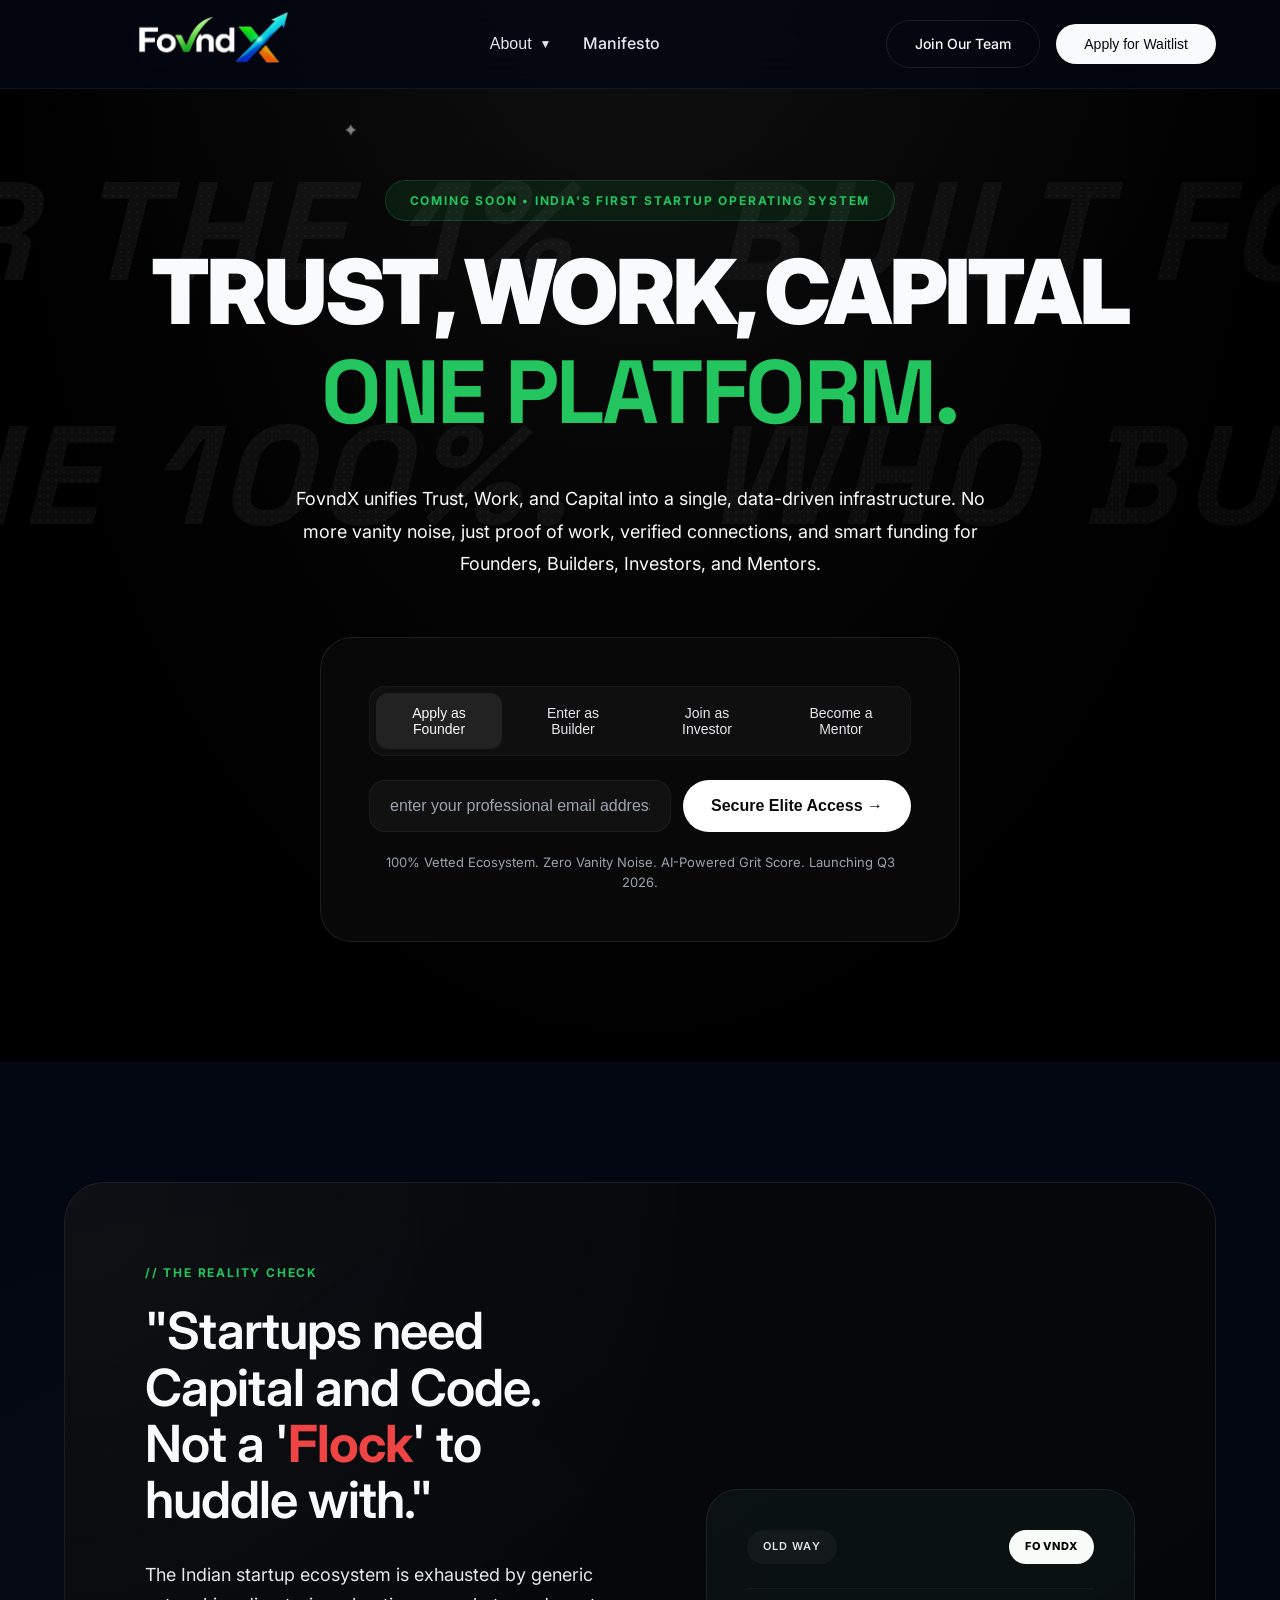
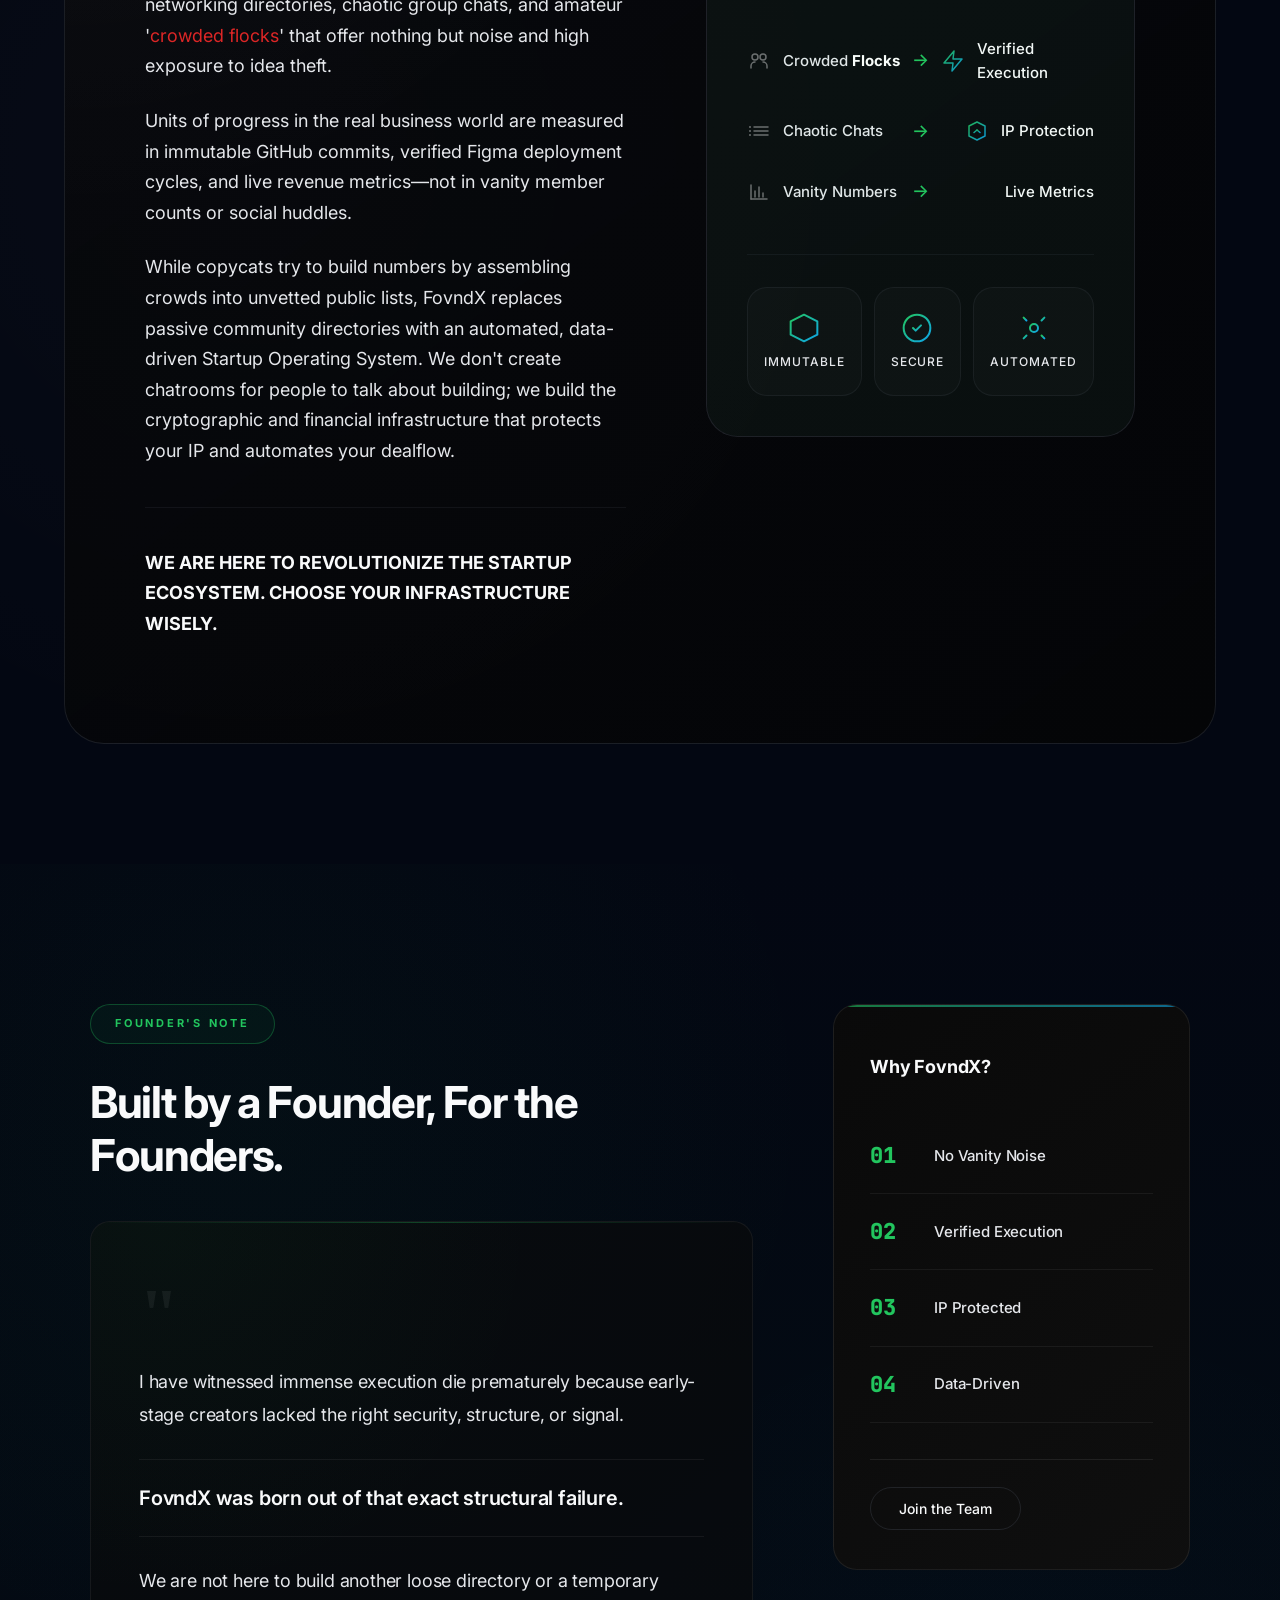
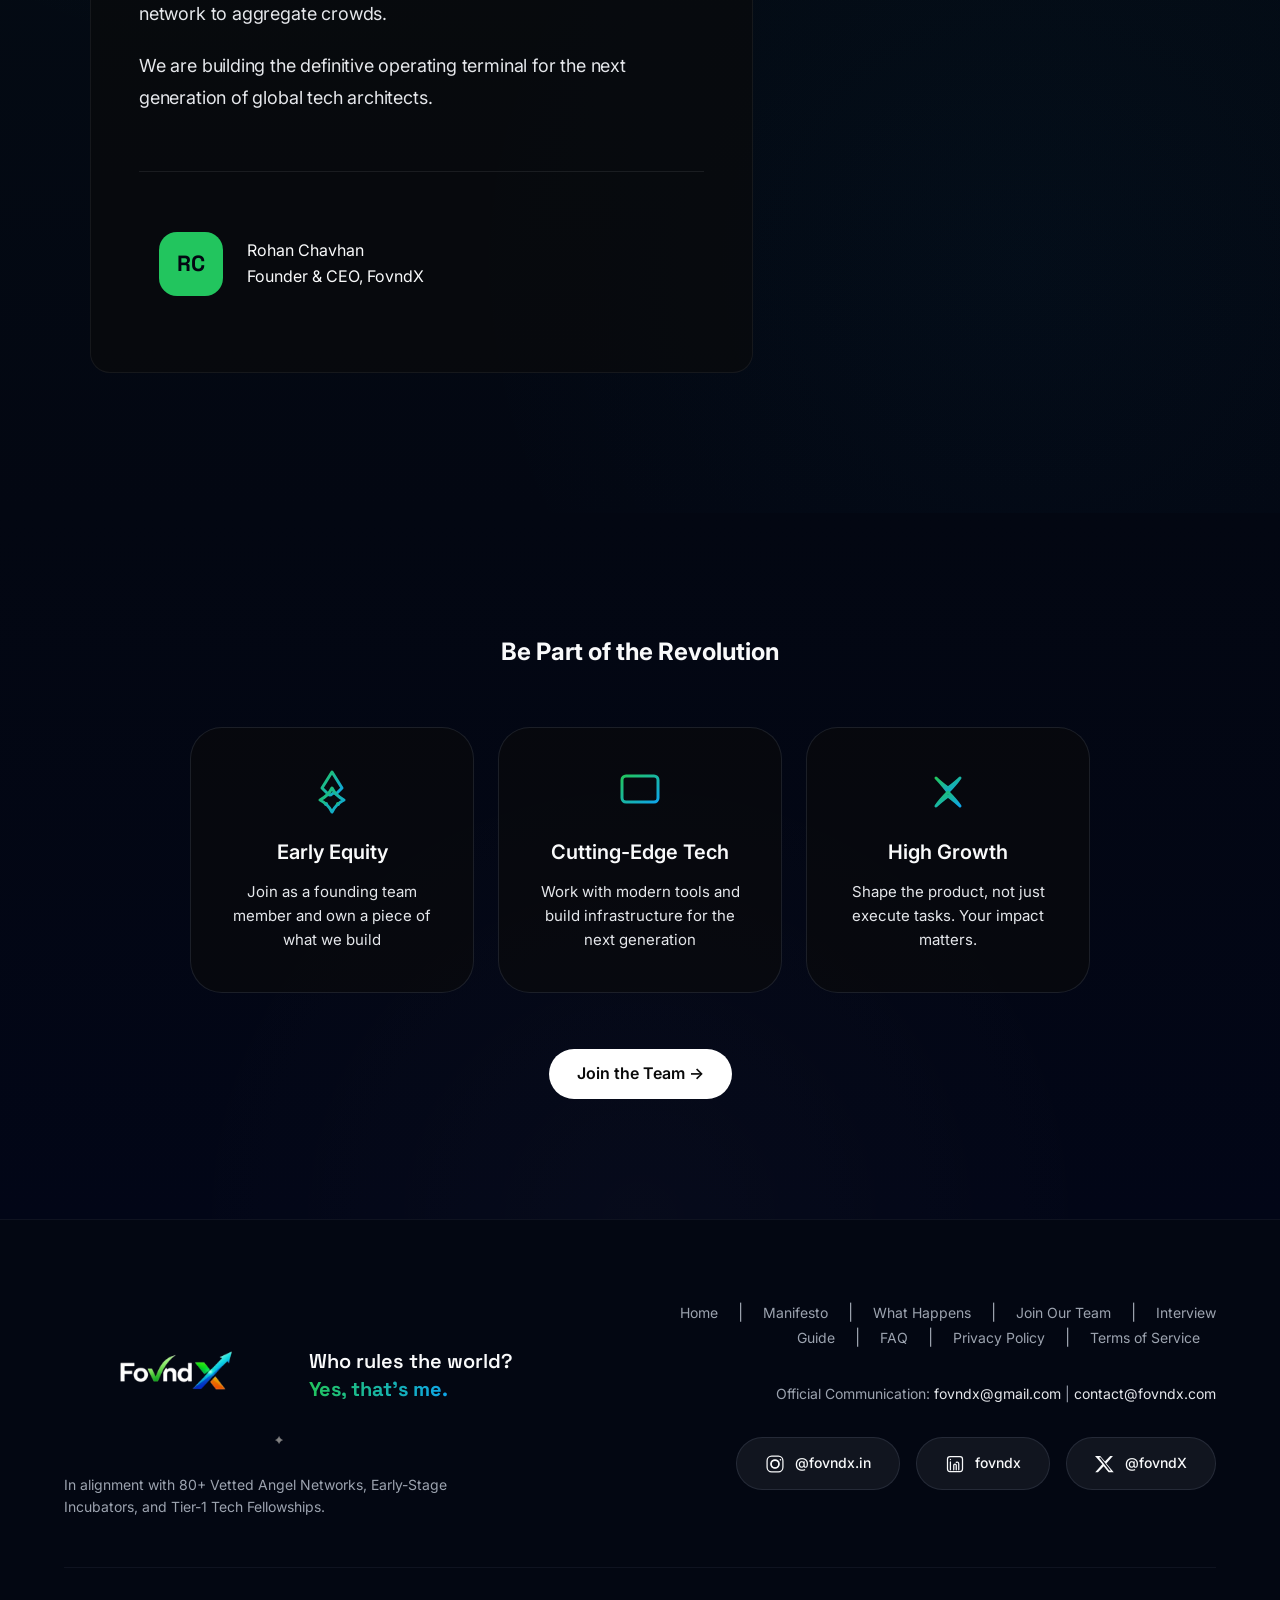
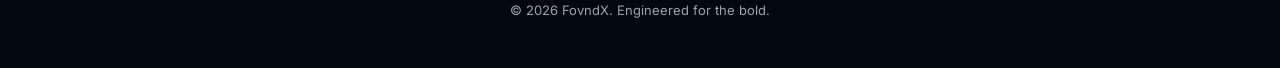
==== index.html @ 7c2ba5f3 "Update index.html" ====
<!DOCTYPE html>
<html lang="en">
<head>
    <meta charset="UTF-8">
    <meta name="viewport" content="width=device-width, initial-scale=1.0">
    <title>FovndX | India's First Automated Startup Operating System</title>
    <link rel="icon" type="image/x-icon" href="/favicon.ico">
    <link rel="shortcut icon" href="/favicon.ico" type="image/x-icon">
    <link rel="icon" type="image/png" sizes="16x16" href="/favicon-16x16.png">
    <link rel="icon" type="image/png" sizes="32x32" href="/favicon-32x32.png">
    <link rel="icon" type="image/png" sizes="96x96" href="/favicon-96x96.png">
    <link rel="apple-touch-icon" sizes="57x57" href="/apple-icon-57x57.png">
    <link rel="apple-touch-icon" sizes="60x60" href="/apple-icon-60x60.png">
    <link rel="apple-touch-icon" sizes="72x72" href="/apple-icon-72x72.png">
    <link rel="apple-touch-icon" sizes="76x76" href="/apple-icon-76x76.png">
    <link rel="apple-touch-icon" sizes="114x114" href="/apple-icon-114x114.png">
    <link rel="apple-touch-icon" sizes="120x120" href="/apple-icon-120x120.png">
    <link rel="apple-touch-icon" sizes="144x144" href="/apple-icon-144x144.png">
    <link rel="apple-touch-icon" sizes="152x152" href="/apple-icon-152x152.png">
    <link rel="apple-touch-icon" sizes="180x180" href="/apple-icon-180x180.png">
    <link rel="manifest" href="/manifest.json">
    <meta name="msapplication-TileColor" content="#000000">
    <meta name="msapplication-TileImage" content="/ms-icon-144x144.png">
    <meta name="theme-color" content="#000000">
    <link rel="stylesheet" href="/styles.css">
    <link rel="preconnect" href="https://fonts.googleapis.com">
    <link rel="preconnect" href="https://fonts.gstatic.com" crossorigin>
    <link href="https://fonts.googleapis.com/css2?family=Inter:wght@300;400;500;600;700;800;900&family=Space+Grotesk:wght@400;500;600;700&family=JetBrains+Mono:wght@400;500;600;700;800&display=swap" rel="stylesheet">
</head>
<body>
    <svg style="position: absolute; width: 0; height: 0;">
        <defs>
            <linearGradient id="logoGradient" x1="0%" y1="0%" x2="100%" y2="100%">
                <stop offset="0%" stop-color="#22c55e"/>
                <stop offset="100%" stop-color="#0ea5e9"/>
            </linearGradient>
        </defs>
    </svg>
    <!-- Navbar -->
    <nav class="navbar">
        <div class="container">
            <div class="navbar-content">
                <div class="logo">
                    <img src="fovndx-logo.png" alt="FovndX Logo" class="logo-img">
                </div>
                <div class="nav-links">
                    <div class="nav-dropdown">
                        <button class="nav-dropdown-btn">About <span class="dropdown-arrow">▼</span></button>
                        <div class="nav-dropdown-menu">
                            <a href="what-happens.html" class="nav-dropdown-item">What Happens at fovndX?</a>
                            <a href="apply.html" class="nav-dropdown-item">Join Our Team</a>
                            <a href="interview-guide.html" class="nav-dropdown-item">Interview Guide</a>
                            <a href="faq.html" class="nav-dropdown-item">FAQ</a>
                        </div>
                    </div>
                    <a href="#manifesto" class="nav-link">Manifesto</a>
                </div>
                <div class="nav-buttons">
                    <a href="https://docs.google.com/forms/d/e/1FAIpQLSdrwDmT7ADW0hNwKk0fHFYaaN4RCf4Vatu7eyeGnV5HH7CukA/viewform?usp=publish-editor" target="_blank" rel="noopener noreferrer" class="btn-secondary">Join Our Team</a>
                    <button class="btn-waitlist">Apply for Waitlist</button>
                </div>
            </div>
        </div>
    </nav>

    <!-- Hero Section -->
    <section id="hero" class="hero">
        <div class="hero-glow"></div>
        <div class="hero-blobs">
            <div class="blob blob-1"></div>
            <div class="blob blob-2"></div>
            <div class="blob blob-3"></div>
            <div class="blob blob-4"></div>
        </div>
        <div class="particles">
            <div class="particle"></div>
            <div class="particle"></div>
            <div class="particle"></div>
            <div class="particle"></div>
            <div class="particle"></div>
            <div class="particle"></div>
            <div class="particle"></div>
            <div class="particle"></div>
            <div class="particle"></div>
            <div class="particle"></div>
        </div>

        <div class="tech-grid">
            <div class="grid-container"></div>
        </div>
        <div class="faded-bg-text">
            <div class="bg-line line-1">Built for the 1%&nbsp;&nbsp;&nbsp;Built for the 1%</div>
            <div class="bg-line line-2">Who Build the 100%.&nbsp;&nbsp;&nbsp;Who Build the 100%.</div>
        </div>
        <div class="container">
            <div class="hero-content">
                <div class="hero-tagline">
                    <span class="hero-pill">COMING SOON • INDIA'S FIRST STARTUP OPERATING SYSTEM</span>
                </div>
                <div class="hero-headline">
                    <h1>TRUST, WORK, CAPITAL</h1>
                    <h1><span class="gradient-text" data-text="ONE PLATFORM."></span></h1>
                </div>
                <p class="hero-subheadline">
                    FovndX unifies Trust, Work, and Capital into a single, data-driven infrastructure. No more vanity noise, just proof of work, verified connections, and smart funding for Founders, Builders, Investors, and Mentors.
                </p>
                
                <!-- Interaction Matrix -->
                <div class="interaction-matrix">
                    <div class="role-tabs">
                        <button class="role-tab active" data-role="founder">Apply as Founder</button>
                        <button class="role-tab" data-role="builder">Enter as Builder</button>
                        <button class="role-tab" data-role="investor">Join as Investor</button>
                        <button class="role-tab" data-role="mentor">Become a Mentor</button>
                    </div>
                    <div class="email-input-container">
                        <input type="email" class="email-input" placeholder="enter your professional email address...">
                        <button class="btn-primary">Secure Elite Access →</button>
                    </div>
                    <p class="micro-consent">100% Vetted Ecosystem. Zero Vanity Noise. AI-Powered Grit Score. Launching Q3 2026.</p>
                </div>
            </div>
        </div>
    </section>

    <!-- Infrastructure Shift - The Brutal Roast -->
    <section id="manifesto" class="infrastructure-shift scroll-animate">
        <div class="container">
            <div class="shift-content">
                <div class="shift-left scroll-animate scroll-animate-left">
                    <p class="eyebrow">// THE REALITY CHECK</p>
                    <h2 class="shift-heading">"Startups need Capital and Code. Not a '<span class="flock-red">Flock</span>' to huddle with."</h2>
                    <div class="roast-body">
                        <p>
                            The Indian startup ecosystem is exhausted by generic networking directories, chaotic group chats, and amateur '<span style="color: #dc2626;">crowded flocks</span>' that offer nothing but noise and high exposure to idea theft.
                        </p>
                        <p>
                            Units of progress in the real business world are measured in immutable GitHub commits, verified Figma deployment cycles, and live revenue metrics—not in vanity member counts or social huddles.
                        </p>
                        <p>
                            While copycats try to build numbers by assembling crowds into unvetted public lists, FovndX replaces passive community directories with an automated, data-driven Startup Operating System. We don't create chatrooms for people to talk about building; we build the cryptographic and financial infrastructure that protects your IP and automates your dealflow.
                        </p>
                        <p class="roast-closing">
                            <strong>WE ARE HERE TO REVOLUTIONIZE THE STARTUP ECOSYSTEM. CHOOSE YOUR INFRASTRUCTURE WISELY.</strong>
                        </p>
                    </div>
                </div>
                <div class="shift-right scroll-animate scroll-animate-right">
                    <div class="comparison-card">
                        <div class="comparison-header">
                            <span class="comparison-badge">OLD WAY</span>
                            <span class="comparison-badge badge-fovndx">FOVNDX</span>
                        </div>
                        <div class="comparison-item">
                            <div class="comparison-left-item">
                                <span class="comparison-icon icon-bad">
                                    <svg width="24" height="24" viewBox="0 0 24 24" fill="none" xmlns="http://www.w3.org/2000/svg">
                                        <path d="M16 11C17.6569 11 19 9.65685 19 8C19 6.34315 17.6569 5 16 5C14.3431 5 13 6.34315 13 8C13 9.65685 14.3431 11 16 11Z" stroke="currentColor" stroke-width="1.5" stroke-linecap="round" stroke-linejoin="round"/>
                                        <path d="M8 11C9.65685 11 11 9.65685 11 8C11 6.34315 9.65685 5 8 5C6.34315 5 5 6.34315 5 8C5 9.65685 6.34315 11 8 11Z" stroke="currentColor" stroke-width="1.5" stroke-linecap="round" stroke-linejoin="round"/>
                                        <path d="M8 13C5.79086 13 4 14.7909 4 17V19" stroke="currentColor" stroke-width="1.5" stroke-linecap="round" stroke-linejoin="round"/>
                                        <path d="M16 13C18.2091 13 20 14.7909 20 17V19" stroke="currentColor" stroke-width="1.5" stroke-linecap="round" stroke-linejoin="round"/>
                                    </svg>
                                </span>
                                <span class="comparison-text">Crowded <span style="color: #ffffff; font-weight: 700;">Flocks</span></span>
                            </div>
                            <div class="comparison-arrow">→</div>
                            <div class="comparison-right-item">
                                <span class="comparison-icon icon-good">
                                    <svg width="24" height="24" viewBox="0 0 24 24" fill="none" xmlns="http://www.w3.org/2000/svg">
                                        <path d="M13 2L3 14H12L11 22L21 10H12L13 2Z" stroke="url(#logoGradient)" stroke-width="1.5" stroke-linecap="round" stroke-linejoin="round"/>
                                    </svg>
                                </span>
                                <span class="comparison-text">Verified Execution</span>
                            </div>
                        </div>
                        <div class="comparison-item">
                            <div class="comparison-left-item">
                                <span class="comparison-icon icon-bad">
                                    <svg width="24" height="24" viewBox="0 0 24 24" fill="none" xmlns="http://www.w3.org/2000/svg">
                                        <path d="M7 8H21" stroke="currentColor" stroke-width="1.5" stroke-linecap="round" stroke-linejoin="round"/>
                                        <path d="M7 12H21" stroke="currentColor" stroke-width="1.5" stroke-linecap="round" stroke-linejoin="round"/>
                                        <path d="M7 16H21" stroke="currentColor" stroke-width="1.5" stroke-linecap="round" stroke-linejoin="round"/>
                                        <path d="M3 8H3.01" stroke="currentColor" stroke-width="2" stroke-linecap="round" stroke-linejoin="round"/>
                                        <path d="M3 12H3.01" stroke="currentColor" stroke-width="2" stroke-linecap="round" stroke-linejoin="round"/>
                                        <path d="M3 16H3.01" stroke="currentColor" stroke-width="2" stroke-linecap="round" stroke-linejoin="round"/>
                                    </svg>
                                </span>
                                <span class="comparison-text">Chaotic Chats</span>
                            </div>
                            <div class="comparison-arrow">→</div>
                            <div class="comparison-right-item">
                                <span class="comparison-icon icon-good">
                                    <svg width="24" height="24" viewBox="0 0 24 24" fill="none" xmlns="http://www.w3.org/2000/svg">
                                        <path d="M12 3L20 7V17L12 21L4 17V7L12 3Z" stroke="url(#logoGradient)" stroke-width="1.5" stroke-linecap="round" stroke-linejoin="round"/>
                                        <path d="M12 15V11" stroke="url(#logoGradient)" stroke-width="1.5" stroke-linecap="round" stroke-linejoin="round"/>
                                        <path d="M12 11L9 13.5" stroke="url(#logoGradient)" stroke-width="1.5" stroke-linecap="round" stroke-linejoin="round"/>
                                        <path d="M12 11L15 13.5" stroke="url(#logoGradient)" stroke-width="1.5" stroke-linecap="round" stroke-linejoin="round"/>
                                    </svg>
                                </span>
                                <span class="comparison-text">IP Protection</span>
                            </div>
                        </div>
                        <div class="comparison-item">
                            <div class="comparison-left-item">
                                <span class="comparison-icon icon-bad">
                                    <svg width="24" height="24" viewBox="0 0 24 24" fill="none" xmlns="http://www.w3.org/2000/svg">
                                        <path d="M4 19V5" stroke="currentColor" stroke-width="1.5" stroke-linecap="round" stroke-linejoin="round"/>
                                        <path d="M4 19H20" stroke="currentColor" stroke-width="1.5" stroke-linecap="round" stroke-linejoin="round"/>
                                        <path d="M8 17V11" stroke="currentColor" stroke-width="1.5" stroke-linecap="round" stroke-linejoin="round"/>
                                        <path d="M12 17V7" stroke="currentColor" stroke-width="1.5" stroke-linecap="round" stroke-linejoin="round"/>
                                        <path d="M16 17V13" stroke="currentColor" stroke-width="1.5" stroke-linecap="round" stroke-linejoin="round"/>
                                    </svg>
                                </span>
                                <span class="comparison-text">Vanity Numbers</span>
                            </div>
                            <div class="comparison-arrow">→</div>
                            <div class="comparison-right-item">
                                <span class="comparison-icon icon-good">
                                    <svg width="24" height="24" viewBox="0 0 24 24" fill="none" xmlns="http://www.w3.org/2000/svg">
                                        <path d="M4 19V5" stroke="url(#logoGradient)" stroke-width="1.5" stroke-linecap="round" stroke-linejoin="round"/>
                                        <path d="M4 19H20" stroke="url(#logoGradient)" stroke-width="1.5" stroke-linecap="round" stroke-linejoin="round"/>
                                        <path d="M8 17V9" stroke="url(#logoGradient)" stroke-width="1.5" stroke-linecap="round" stroke-linejoin="round"/>
                                        <path d="M12 17V5" stroke="url(#logoGradient)" stroke-width="1.5" stroke-linecap="round" stroke-linejoin="round"/>
                                        <path d="M16 17V11" stroke="url(#logoGradient)" stroke-width="1.5" stroke-linecap="round" stroke-linejoin="round"/>
                                    </svg>
                                </span>
                                <span class="comparison-text">Live Metrics</span>
                            </div>
                        </div>
                        <div class="comparison-stats">
                            <div class="stat-card scroll-animate scroll-animate-scale">
                                <div class="stat-icon">
                                    <svg width="32" height="32" viewBox="0 0 24 24" fill="none" xmlns="http://www.w3.org/2000/svg">
                                        <path d="M12 2L22 7V17L12 22L2 17V7L12 2Z" stroke="url(#logoGradient)" stroke-width="1.5" stroke-linecap="round" stroke-linejoin="round"/>
                                    </svg>
                                </div>
                                <div class="stat-label">Immutable</div>
                            </div>
                            <div class="stat-card scroll-animate scroll-animate-scale">
                                <div class="stat-icon">
                                    <svg width="32" height="32" viewBox="0 0 24 24" fill="none" xmlns="http://www.w3.org/2000/svg">
                                        <path d="M12 22C17.5228 22 22 17.5228 22 12C22 6.47715 17.5228 2 12 2C6.47715 2 2 6.47715 2 12C2 17.5228 6.47715 22 12 22Z" stroke="url(#logoGradient)" stroke-width="1.5" stroke-linecap="round" stroke-linejoin="round"/>
                                        <path d="M9 12L11 14L15 10" stroke="url(#logoGradient)" stroke-width="1.5" stroke-linecap="round" stroke-linejoin="round"/>
                                    </svg>
                                </div>
                                <div class="stat-label">Secure</div>
                            </div>
                            <div class="stat-card scroll-animate scroll-animate-scale">
                                <div class="stat-icon">
                                    <svg width="32" height="32" viewBox="0 0 24 24" fill="none" xmlns="http://www.w3.org/2000/svg">
                                        <path d="M12 15C13.6569 15 15 13.6569 15 12C15 10.3431 13.6569 9 12 9C10.3431 9 9 10.3431 9 12C9 13.6569 10.3431 15 12 15Z" stroke="url(#logoGradient)" stroke-width="1.5" stroke-linecap="round" stroke-linejoin="round"/>
                                        <path d="M12 1V4" stroke="url(#logoGradient)" stroke-width="1.5" stroke-linecap="round" stroke-linejoin="round"/>
                                        <path d="M12 20V23" stroke="url(#logoGradient)" stroke-width="1.5" stroke-linecap="round" stroke-linejoin="round"/>
                                        <path d="M4.22 4.22L6.34 6.34" stroke="url(#logoGradient)" stroke-width="1.5" stroke-linecap="round" stroke-linejoin="round"/>
                                        <path d="M17.66 17.66L19.78 19.78" stroke="url(#logoGradient)" stroke-width="1.5" stroke-linecap="round" stroke-linejoin="round"/>
                                        <path d="M1 12H4" stroke="url(#logoGradient)" stroke-width="1.5" stroke-linecap="round" stroke-linejoin="round"/>
                                        <path d="M20 12H23" stroke="url(#logoGradient)" stroke-width="1.5" stroke-linecap="round" stroke-linejoin="round"/>
                                        <path d="M4.22 19.78L6.34 17.66" stroke="url(#logoGradient)" stroke-width="1.5" stroke-linecap="round" stroke-linejoin="round"/>
                                        <path d="M17.66 6.34L19.78 4.22" stroke="url(#logoGradient)" stroke-width="1.5" stroke-linecap="round" stroke-linejoin="round"/>
                                    </svg>
                                </div>
                                <div class="stat-label">Automated</div>
                            </div>
                        </div>
                    </div>
                </div>
            </div>
        </div>
    </section>

    <!-- Founder's Note -->
    <section class="founders-note scroll-animate">
        <div class="container">
            <div class="note-content">
                <div class="founders-grid">
                    <div class="founder-left scroll-animate scroll-animate-left">
                        <div class="founder-badge">Founder's Note</div>
                        <h2 class="section-title">Built by a Founder, For the Founders.</h2>
                        
                        <div class="quote-container">
                            <div class="quote-marks">"</div>
                            
                            <div class="quote-content">
                                <p class="quote-line">I have witnessed immense execution die prematurely because early-stage creators lacked the right security, structure, or signal.</p>
                                <p class="quote-line highlight">FovndX was born out of that exact structural failure.</p>
                                <p class="quote-line">We are not here to build another loose directory or a temporary network to aggregate crowds.</p>
                                <p class="quote-line">We are building the definitive operating terminal for the next generation of global tech architects.</p>
                            </div>
                            
                            <div class="quote-footer">
                                <div class="founder-info">
                                    <div class="founder-avatar">RC</div>
                                    <div class="founder-details">
                                        <div class="founder-name">Rohan Chavhan</div>
                                        <div class="founder-title">Founder & CEO, FovndX</div>
                                    </div>
                                </div>
                            </div>
                        </div>
                    </div>
                    
                    <div class="founder-right scroll-animate scroll-animate-right">
                        <div class="founder-stats-card">
                            <h3 class="stats-title">Why FovndX?</h3>
                            
                            <div class="stat-item">
                                <div class="stat-number">01</div>
                                <div class="stat-text">No Vanity Noise</div>
                            </div>
                            
                            <div class="stat-item">
                                <div class="stat-number">02</div>
                                <div class="stat-text">Verified Execution</div>
                            </div>
                            
                            <div class="stat-item">
                                <div class="stat-number">03</div>
                                <div class="stat-text">IP Protected</div>
                            </div>
                            
                            <div class="stat-item">
                                <div class="stat-number">04</div>
                                <div class="stat-text">Data-Driven</div>
                            </div>
                            
                            <div class="founder-cta">
                                <a href="https://docs.google.com/forms/d/e/1FAIpQLSdrwDmT7ADW0hNwKk0fHFYaaN4RCf4Vatu7eyeGnV5HH7CukA/viewform?usp=publish-editor" target="_blank" rel="noopener noreferrer" class="btn-secondary">Join the Team</a>
                            </div>
                        </div>
                    </div>
                </div>
            </div>
        </div>
    </section>

    <!-- Join Our Team -->
    <section id="careers" class="careers scroll-animate">
        <div class="container">
            <div class="careers-content">
                <h2 class="section-title scroll-animate">Be Part of the Revolution</h2>
                <div class="careers-benefits">
                    <div class="benefit-card scroll-animate scroll-animate-up">
                        <div class="benefit-icon">
                            <svg width="48" height="48" viewBox="0 0 24 24" fill="none" xmlns="http://www.w3.org/2000/svg">
                                <path d="M12 2C13.6667 4.66667 15.3333 7.33333 17 10L14 13C13.4 12.4 12.6 12.4 12 13C11.4 13.6 10.6 13.6 10 13L7 10C8.66667 7.33333 10.3333 4.66667 12 2Z" stroke="url(#logoGradient)" stroke-width="1.5" stroke-linecap="round" stroke-linejoin="round"/>
                                <path d="M12 22C10 18 6 16 6 16C6 16 10 14 12 10C14 14 18 16 18 16C18 16 14 18 12 22Z" stroke="url(#logoGradient)" stroke-width="1.5" stroke-linecap="round" stroke-linejoin="round"/>
                                <circle cx="9" cy="18" r="1" fill="url(#logoGradient)"/>
                                <circle cx="15" cy="18" r="1" fill="url(#logoGradient)"/>
                            </svg>
                        </div>
                        <h3>Early Equity</h3>
                        <p>Join as a founding team member and own a piece of what we build</p>
                    </div>
                    <div class="benefit-card scroll-animate scroll-animate-up">
                        <div class="benefit-icon">
                            <svg width="48" height="48" viewBox="0 0 24 24" fill="none" xmlns="http://www.w3.org/2000/svg">
                                <rect x="3" y="4" width="18" height="13" rx="2" stroke="url(#logoGradient)" stroke-width="1.5" stroke-linecap="round" stroke-linejoin="round"/>
                                <path d="M3 19H21" stroke="url(#logoGradient)" stroke-width="1.5" stroke-linecap="round" stroke-linejoin="round"/>
                                <path d="M9 23H15" stroke="url(#logoGradient)" stroke-width="1.5" stroke-linecap="round" stroke-linejoin="round"/>
                            </svg>
                        </div>
                        <h3>Cutting-Edge Tech</h3>
                        <p>Work with modern tools and build infrastructure for the next generation</p>
                    </div>
                    <div class="benefit-card scroll-animate scroll-animate-up">
                        <div class="benefit-icon">
                            <svg width="48" height="48" viewBox="0 0 24 24" fill="none" xmlns="http://www.w3.org/2000/svg">
                                <path d="M12 22V12" stroke="url(#logoGradient)" stroke-width="1.5" stroke-linecap="round" stroke-linejoin="round"/>
                                <path d="M12 12C12 12 16 8 18 5C16 7 12 10 12 10C12 10 8 7 6 5C8 7 12 12 12 12Z" stroke="url(#logoGradient)" stroke-width="1.5" stroke-linecap="round" stroke-linejoin="round"/>
                                <path d="M12 12C12 12 8 16 6 19C8 17 12 14 12 14C12 14 16 17 18 19C16 16 12 12 12 12Z" stroke="url(#logoGradient)" stroke-width="1.5" stroke-linecap="round" stroke-linejoin="round"/>
                            </svg>
                        </div>
                        <h3>High Growth</h3>
                        <p>Shape the product, not just execute tasks. Your impact matters.</p>
                    </div>
                </div>
                <div class="careers-cta scroll-animate scroll-animate-scale">
                    <a href="https://docs.google.com/forms/d/e/1FAIpQLSdrwDmT7ADW0hNwKk0fHFYaaN4RCf4Vatu7eyeGnV5HH7CukA/viewform?usp=publish-editor" target="_blank" rel="noopener noreferrer" class="btn-primary">
                        Join the Team →
                    </a>
                </div>
            </div>
        </div>
    </section>

    <!-- Footer -->
    <footer class="footer">
        <div class="container">
            <div class="footer-content">
                <div class="footer-top">
                    <div class="footer-left">
                        <div class="footer-logo-section">
                            <img src="fovndx-logo.png" alt="FovndX Logo" class="footer-logo-img">
                            <div class="footer-tagline">
                                Who rules the world?
                                <br>
                                <span class="tagline-highlight">Yes, that's me.</span>
                            </div>
                        </div>
                        <div class="footer-metrics">
                            <p>In alignment with 80+ Vetted Angel Networks, Early-Stage Incubators, and Tier-1 Tech Fellowships.</p>
                        </div>
                    </div>
                    <div class="footer-right">
                        <div class="footer-links">
                            <a href="index.html">Home</a>
                            <span>|</span>
                            <a href="index.html#manifesto">Manifesto</a>
                            <span>|</span>
                            <a href="what-happens.html">What Happens</a>
                            <span>|</span>
                            <a href="apply.html">Join Our Team</a>
                            <span>|</span>
                            <a href="interview-guide.html">Interview Guide</a>
                            <span>|</span>
                            <a href="faq.html">FAQ</a>
                            <span>|</span>
                            <a href="privacy.html">Privacy Policy</a>
                            <span>|</span>
                            <a href="terms.html">Terms of Service</a>
                        </div>
                        <div class="footer-contact">
                            <p>Official Communication: <a href="mailto:fovndx@gmail.com">fovndx@gmail.com</a> | <a href="mailto:contact@fovndx.com">contact@fovndx.com</a></p>
                        </div>
                        <div class="footer-social">
                    <a href="https://www.instagram.com/fovndx.in?igsh=MXc3Mmk2a292dWlkcA==" target="_blank" rel="noopener noreferrer" class="social-link">
                        <svg class="social-icon" width="20" height="20" viewBox="0 0 24 24" fill="none" xmlns="http://www.w3.org/2000/svg">
                            <path d="M12 7C9.23858 7 7 9.23858 7 12C7 14.7614 9.23858 17 12 17C14.7614 17 17 14.7614 17 12C17 9.23858 14.7614 7 12 7Z" stroke="currentColor" stroke-width="1.5"/>
                            <path d="M18.5 8C18.8978 8 19.5 7.39782 19.5 7C19.5 6.60218 18.8978 6 18.5 6C18.1022 6 17.5 6.60218 17.5 7C17.5 7.39782 18.1022 8 18.5 8Z" fill="currentColor"/>
                            <path d="M7.5 12C7.5 9.51472 9.51472 7.5 12 7.5C14.4853 7.5 16.5 9.51472 16.5 12C16.5 14.4853 14.4853 16.5 12 16.5C9.51472 16.5 7.5 14.4853 7.5 12Z" stroke="currentColor" stroke-width="1.5"/>
                            <path d="M16 2.5H8C4.96243 2.5 2.5 4.96243 2.5 8V16C2.5 19.0376 4.96243 21.5 8 21.5H16C19.0376 21.5 21.5 19.0376 21.5 16V8C21.5 4.96243 19.0376 2.5 16 2.5Z" stroke="currentColor" stroke-width="1.5"/>
                        </svg>
                        <span class="social-text">@fovndx.in</span>
                    </a>
                    <a href="https://www.linkedin.com/company/fovndx/" target="_blank" rel="noopener noreferrer" class="social-link">
                        <svg class="social-icon" width="20" height="20" viewBox="0 0 24 24" fill="none" xmlns="http://www.w3.org/2000/svg">
                            <path d="M6.5 9.5V19" stroke="currentColor" stroke-width="1.5" stroke-linecap="round"/>
                            <path d="M6.5 6.5V6.6" stroke="currentColor" stroke-width="1.5" stroke-linecap="round"/>
                            <path d="M10.5 19V13.5C10.5 11.5 13.5 11.5 13.5 13.5V19" stroke="currentColor" stroke-width="1.5" stroke-linecap="round"/>
                            <path d="M13.5 10C14.5 9.5 16.5 9.5 16.5 12V19" stroke="currentColor" stroke-width="1.5" stroke-linecap="round"/>
                            <path d="M6 3H18C19.6569 3 21 4.34315 21 6V18C21 19.6569 19.6569 21 18 21H6C4.34315 21 3 19.6569 3 18V6C3 4.34315 4.34315 3 6 3Z" stroke="currentColor" stroke-width="1.5"/>
                        </svg>
                        <span class="social-text">fovndx</span>
                    </a>
                    <a href="https://x.com/fovndX" target="_blank" rel="noopener noreferrer" class="social-link">
                        <svg class="social-icon" width="20" height="20" viewBox="0 0 24 24" fill="none" xmlns="http://www.w3.org/2000/svg">
                            <path d="M18.244 2.25H21.512L13.603 11.25L22.5 21.75H16.308L10.415 14.569L3.561 21.75H0.293L8.776 12.284L0 2.25H6.288L11.967 8.963L18.244 2.25ZM17.101 19.65H19.043L6.861 4.2H4.816L17.101 19.65Z" fill="currentColor"/>
                        </svg>
                        <span class="social-text">@fovndX</span>
                    </a>
                </div>
                    </div>
                </div>
                <div class="footer-copyright">
                    <p>© 2026 FovndX. Engineered for the bold.</p>
                </div>
            </div>
        </div>
    </footer>

    <script src="script.js"></script>
</body>
</html>
---- styles.css ----
* {
    margin: 0;
    padding: 0;
    box-sizing: border-box;
}

:root {
    --bg-primary: #030712;
    --bg-secondary: #020617;
    --bg-tertiary: #0f172a;
    --text-primary: #f9fafb;
    --text-secondary: #e5e7eb;
    --text-muted: #9ca3af;
    --border-color: rgba(148, 163, 184, 0.15);
    --border-subtle: rgba(148, 163, 184, 0.08);
    --glass-bg: rgba(15, 23, 42, 0.85);
    --glass-border: rgba(148, 163, 184, 0.1);
    --accent-primary: #22c55e;
    --accent-secondary: #4ade80;
    --accent-gradient: #22c55e;
    --shadow-soft: 0 10px 40px rgba(0, 0, 0, 0.4);
    --shadow-medium: 0 20px 60px rgba(0, 0, 0, 0.5);
}

html {
    scroll-behavior: smooth;
    -webkit-overflow-scrolling: touch;
    scroll-padding-top: 100px;
}

body {
    font-family: -apple-system, BlinkMacSystemFont, 'SF Pro Display', 'Inter', 'Helvetica Neue', sans-serif;
    background-color: var(--bg-primary);
    color: var(--text-primary);
    line-height: 1.6;
    overflow-x: hidden;
    margin: 0;
    padding: 0;
    -webkit-font-smoothing: antialiased;
    -moz-osx-font-smoothing: grayscale;
}

.container {
    max-width: 1200px;
    margin: 0 auto;
    padding: 0 24px;
}

/* Navbar */
.navbar {
    position: fixed;
    top: 0;
    left: 0;
    right: 0;
    z-index: 1000;
    background: rgba(3, 7, 18, 0.75);
    backdrop-filter: blur(20px);
    -webkit-backdrop-filter: blur(20px);
    border-bottom: 1px solid rgba(148, 163, 184, 0.1);
    margin: 0;
    padding: 0;
    transform: translateY(0);
    transition: all 0.5s cubic-bezier(0.25, 0.46, 0.45, 0.94);
}

.navbar.hidden {
    transform: translateY(-100%);
}

.navbar.scrolled {
    background: rgba(3, 7, 18, 0.92);
    border-bottom: 1px solid rgba(148, 163, 184, 0.15);
}

.navbar-content {
    display: flex;
    justify-content: space-between;
    align-items: center;
    padding: 0;
    height: 88px;
    transition: height 0.5s cubic-bezier(0.25, 0.46, 0.45, 0.94);
}

.navbar.scrolled .navbar-content {
    height: 72px;
}

.logo {
    display: flex;
    align-items: center;
}

.logo-img {
    width: 200px;
    height: auto;
    transform-origin: left;
    transform: scale(1.5);
    object-fit: contain;
    transition: transform 0.5s cubic-bezier(0.25, 0.46, 0.45, 0.94);
}

.navbar.scrolled .logo-img {
    transform: scale(1.3);
}

.nav-links {
    display: flex;
    gap: 8px;
}

.nav-dropdown {
    position: relative;
}

.nav-dropdown-btn {
    background: transparent;
    border: none;
    color: var(--text-secondary);
    font-size: 16px;
    font-weight: 500;
    cursor: pointer;
    display: flex;
    align-items: center;
    gap: 8px;
    padding: 8px 0;
    transition: color 0.3s ease;
}

.nav-dropdown-btn:hover {
    color: var(--text-primary);
}

.dropdown-arrow {
    font-size: 12px;
    transition: transform 0.3s ease;
}

.nav-dropdown:hover .dropdown-arrow {
    transform: rotate(180deg);
}

.nav-dropdown-menu {
    position: absolute;
    top: 100%;
    left: 0;
    margin-top: 8px;
    background: rgba(15, 23, 42, 0.6);
    backdrop-filter: blur(20px);
    -webkit-backdrop-filter: blur(20px);
    border: 1px solid var(--border-color);
    border-radius: 12px;
    min-width: 240px;
    padding: 8px 0;
    opacity: 0;
    visibility: hidden;
    transform: translateY(-10px);
    transition: all 0.3s ease;
    box-shadow: 0 10px 40px rgba(0,0,0,0.4);
    z-index: 1000;
}

.nav-dropdown:hover .nav-dropdown-menu {
    opacity: 1;
    visibility: visible;
    transform: translateY(0);
}

.nav-dropdown-item {
    display: block;
    padding: 12px 20px;
    color: var(--text-secondary);
    text-decoration: none;
    font-size: 15px;
    transition: all 0.2s ease;
}

.nav-dropdown-item:hover {
    color: var(--text-primary);
    background: rgba(34, 197, 94, 0.08);
}

.nav-link {
    color: var(--text-secondary);
    font-size: 16px;
    font-weight: 500;
    text-decoration: none;
    padding: 8px 0;
    transition: color 0.3s ease;
}

.nav-link:hover {
    color: var(--text-primary);
}

.nav-links {
    display: flex;
    gap: 32px;
    align-items: center;
}

.nav-role-btn {
    background: transparent;
    border: 1px solid transparent;
    color: var(--text-secondary);
    padding: 10px 20px;
    border-radius: 100px;
    font-size: 14px;
    font-weight: 500;
    cursor: pointer;
    transition: all 0.3s ease;
}

.nav-role-btn:hover {
    color: var(--text-primary);
    background: rgba(255, 255, 255, 0.05);
    border-color: rgba(255, 255, 255, 0.1);
}

.nav-role-btn.active {
    color: #22c55e;
    background: rgba(34, 197, 94, 0.1);
    border-color: rgba(34, 197, 94, 0.2);
}

.nav-buttons {
    display: flex;
    gap: 16px;
    align-items: center;
}

.btn-secondary {
    background: transparent;
    border: 1px solid var(--border-color);
    color: var(--text-primary);
    padding: 12px 28px;
    border-radius: 100px;
    font-size: 14px;
    font-weight: 500;
    cursor: pointer;
    transition: all 0.3s ease;
    text-decoration: none;
}

.btn-secondary:hover {
    background: var(--bg-tertiary);
    border-color: rgba(255, 255, 255, 0.15);
    transform: translateY(-1px);
}

.btn-waitlist {
    background: var(--text-primary);
    border: none;
    color: var(--bg-primary);
    padding: 12px 28px;
    border-radius: 100px;
    font-size: 14px;
    font-weight: 500;
    cursor: pointer;
    transition: all 0.3s ease;
}

.btn-waitlist:hover {
    transform: translateY(-1px);
    background: #e4e4e7;
}

.btn-primary {
    background: #ffffff;
    border: none;
    color: #000000;
    padding: 16px 40px;
    border-radius: 100px;
    font-size: 16px;
    font-weight: 700;
    cursor: pointer;
    transition: all 0.3s ease;
    text-decoration: none;
}

.btn-primary:hover {
    transform: translateY(-2px);
    box-shadow: 0 10px 40px rgba(255, 255, 255, 0.15);
    background: #f0f0f0;
}

/* Hero Section */
.hero {
    padding: 180px 0 120px;
    min-height: 100vh;
    display: flex;
    align-items: center;
    position: relative;
    overflow: hidden;
    background: radial-gradient(ellipse at top, #0a0a0a 0%, #000000 70%);
}

.hero::before {
    content: '';
    position: absolute;
    top: 0;
    left: 0;
    right: 0;
    bottom: 0;
    background: radial-gradient(circle at 50% -20%, rgba(255,255,255,0.03) 0%, transparent 50%);
    pointer-events: none;
}

/* Faded Background Text */
.faded-bg-text {
    position: absolute;
    inset: 0;
    pointer-events: none;
    z-index: 0;
    overflow: hidden;
    display: flex;
    flex-direction: column;
    justify-content: flex-start;
    align-items: center;
    padding-top: 120px;
    gap: 20px;
}

.bg-line {
    font-family: 'Space Grotesk', sans-serif;
    font-weight: 700;
    font-style: italic;
    font-size: clamp(60px, 12vw, 140px);
    color: transparent;
    white-space: nowrap;
    user-select: none;
    text-transform: uppercase;
    letter-spacing: 0.05em;
    background-image: 
        radial-gradient(circle, rgba(255,255,255,0.15) 1px, transparent 1px),
        linear-gradient(135deg, rgba(255,255,255,0.2), rgba(200,200,200,0.12), rgba(255,255,255,0.2));
    background-size: 8px 8px, 200% 200%;
    -webkit-background-clip: text;
    background-clip: text;
    width: max-content;
    animation: 
        gradientPulse 8s ease-in-out infinite,
        scrollLeft 35s linear infinite;
    opacity: 0.3;
}

.line-2 {
    animation: 
        gradientPulse 8s ease-in-out infinite reverse,
        scrollRight 35s linear infinite;
}

@keyframes scrollLeft {
    0% {
        transform: translateX(0);
    }
    100% {
        transform: translateX(-50%);
    }
}

@keyframes scrollRight {
    0% {
        transform: translateX(-50%);
    }
    100% {
        transform: translateX(0);
    }
}

@keyframes gradientPulse {
    0%, 100% {
        background-position: 0% 0%, 0% 0%;
    }
    50% {
        background-position: 100% 100%, 100% 100%;
    }
}

.hero-content {
    text-align: center;
    max-width: 1100px;
    margin: 0 auto;
    position: relative;
    z-index: 10;
}

.hero-tagline {
    margin-bottom: 28px;
}

.hero-pill {
    display: inline-block;
    background: rgba(34, 197, 94, 0.1);
    border: 1px solid rgba(34, 197, 94, 0.2);
    padding: 10px 24px;
    border-radius: 100px;
    font-size: 12px;
    font-weight: 700;
    text-transform: uppercase;
    letter-spacing: 0.15em;
    color: #22c55e;
}

@keyframes goldShine {
    0%, 100% {
        background-position: 0% 50%;
    }
    50% {
        background-position: 100% 50%;
    }
}

.hero-headline {
    display: flex;
    flex-direction: column;
    align-items: center;
    justify-content: center;
}

.hero-headline h1 {
    font-size: clamp(36px, 7vw, 96px);
    font-weight: 700;
    line-height: 0.95;
    letter-spacing: -0.03em;
    margin-bottom: 16px;
}

.hero-headline h1:first-child {
    font-family: 'Inter', sans-serif;
    font-weight: 900;
    white-space: nowrap;
}

.hero-headline h1:last-child {
    font-family: 'Space Grotesk', sans-serif;
}

.gradient-text {
    background: var(--accent-primary);
    -webkit-background-clip: text;
    -webkit-text-fill-color: transparent;
    background-clip: text;
}

.hero-subheadline {
    font-size: 18px;
    color: var(--text-primary);
    max-width: 720px;
    margin: 32px auto 56px;
    line-height: 1.8;
}

/* Interaction Matrix */
.interaction-matrix {
    background: rgba(10, 10, 10, 0.8);
    backdrop-filter: blur(40px);
    border: 1px solid var(--border-color);
    border-radius: 32px;
    padding: 48px;
    max-width: 640px;
    margin: 0 auto;
    box-shadow: var(--shadow-soft), var(--shadow-glow);
    position: relative;
    overflow: hidden;
}

.interaction-matrix::before {
    content: '';
    position: absolute;
    inset: 0;
    background: radial-gradient(circle at 50% 0%, rgba(255,255,255,0.03) 0%, transparent 50%);
    opacity: 0;
    transition: opacity 0.5s ease;
    pointer-events: none;
}

.interaction-matrix:hover::before {
    opacity: 1;
}

.role-tabs {
    display: flex;
    gap: 8px;
    margin-bottom: 24px;
    background: rgba(255,255,255,0.03);
    padding: 6px;
    border-radius: 16px;
    border: 1px solid var(--border-subtle);
}

.role-tab {
    flex: 1;
    background: transparent;
    border: none;
    color: var(--text-secondary);
    padding: 12px 20px;
    border-radius: 12px;
    font-size: 14px;
    font-weight: 500;
    cursor: pointer;
    transition: all 0.3s ease;
}

.role-tab:hover {
    color: var(--text-primary);
    background: rgba(255,255,255,0.04);
}

.role-tab.active {
    background: rgba(255,255,255,0.08);
    color: var(--text-primary);
}

.email-input-container {
    display: flex;
    gap: 12px;
}

.email-input {
    flex: 1;
    background: rgba(255,255,255,0.04);
    border: 1px solid var(--border-subtle);
    color: var(--text-primary);
    padding: 16px 20px;
    border-radius: 16px;
    font-size: 16px;
    outline: none;
    transition: all 0.3s ease;
}

.email-input::placeholder {
    color: var(--text-muted);
}

.email-input:focus {
    border-color: rgba(255,255,255,0.2);
    background: rgba(255,255,255,0.06);
}

.micro-consent {
    margin-top: 20px;
    font-size: 13px;
    color: var(--text-muted);
}

/* Scroll Animations */
.scroll-animate {
    opacity: 0;
    transform: translateY(30px);
    transition: opacity 0.8s cubic-bezier(0.25, 0.46, 0.45, 0.94),
                transform 0.8s cubic-bezier(0.25, 0.46, 0.45, 0.94);
}

.scroll-animate.visible {
    opacity: 1;
    transform: translateY(0);
}

.scroll-animate-left {
    opacity: 0;
    transform: translateX(-30px);
    transition: opacity 0.8s cubic-bezier(0.25, 0.46, 0.45, 0.94),
                transform 0.8s cubic-bezier(0.25, 0.46, 0.45, 0.94);
}

.scroll-animate-left.visible {
    opacity: 1;
    transform: translateX(0);
}

.scroll-animate-right {
    opacity: 0;
    transform: translateX(30px);
    transition: opacity 0.8s cubic-bezier(0.25, 0.46, 0.45, 0.94),
                transform 0.8s cubic-bezier(0.25, 0.46, 0.45, 0.94);
}

.scroll-animate-right.visible {
    opacity: 1;
    transform: translateX(0);
}

.scroll-animate-up {
    opacity: 0;
    transform: translateY(40px);
    transition: opacity 0.8s cubic-bezier(0.25, 0.46, 0.45, 0.94),
                transform 0.8s cubic-bezier(0.25, 0.46, 0.45, 0.94);
}

.scroll-animate-up.visible {
    opacity: 1;
    transform: translateY(0);
}

.scroll-animate-scale {
    opacity: 0;
    transform: scale(0.95);
    transition: opacity 0.8s cubic-bezier(0.25, 0.46, 0.45, 0.94),
                transform 0.8s cubic-bezier(0.25, 0.46, 0.45, 0.94);
}

.scroll-animate-scale.visible {
    opacity: 1;
    transform: scale(1);
}

/* Infrastructure Shift */
.infrastructure-shift {
    padding: 120px 0;
    background: var(--bg-primary);
    position: relative;
}

.infrastructure-shift::before {
    content: '';
    position: absolute;
    top: 0;
    left: 0;
    right: 0;
    bottom: 0;
    background: radial-gradient(circle at 20% 50%, rgba(255,255,255,0.02) 0%, transparent 50%);
    pointer-events: none;
}

.infrastructure-shift .shift-content {
    background: linear-gradient(145deg, rgba(10, 10, 10, 0.6), rgba(5, 5, 5, 0.8));
    border: 1px solid var(--border-color);
    border-radius: 40px;
    padding: 80px;
    display: grid;
    grid-template-columns: 1.1fr 0.9fr;
    gap: 80px;
    align-items: center;
    position: relative;
    overflow: hidden;
}

.infrastructure-shift .shift-content::before {
    content: '';
    position: absolute;
    inset: 0;
    background: radial-gradient(circle at 0% 0%, rgba(255,255,255,0.03) 0%, transparent 40%);
    pointer-events: none;
}

.shift-left {
    display: flex;
    flex-direction: column;
    position: relative;
    z-index: 1;
}

.eyebrow {
    font-size: 12px;
    color: #22c55e;
    letter-spacing: 0.15em;
    text-transform: uppercase;
    margin-bottom: 20px;
    font-weight: 700;
}

@keyframes eyebrowShine {
    0%, 100% {
        background-position: 0% 50%;
    }
    50% {
        background-position: 100% 50%;
    }
}

.shift-heading {
    font-size: clamp(36px, 4vw, 52px);
    font-weight: 600;
    line-height: 1.1;
    margin-bottom: 32px;
    letter-spacing: -0.02em;
}

.roast-body p {
    font-size: 18px;
    color: var(--text-secondary);
    margin-bottom: 24px;
    line-height: 1.7;
}

.roast-closing {
    font-size: 18px !important;
    color: var(--text-primary) !important;
    margin-top: 40px;
    padding-top: 40px;
    border-top: 1px solid var(--border-subtle);
}

.shift-right {
    display: flex;
    justify-content: center;
    position: relative;
    z-index: 1;
}

.comparison-card {
    background: rgba(255,255,255,0.02);
    border: 1px solid var(--border-color);
    border-radius: 32px;
    padding: 40px;
    width: 100%;
    position: relative;
    overflow: hidden;
}

.comparison-card::before {
    content: '';
    position: absolute;
    top: 0;
    left: 0;
    right: 0;
    bottom: 0;
    background: var(--accent-gradient);
    opacity: 0.03;
    pointer-events: none;
}

.comparison-header {
    display: flex;
    justify-content: space-between;
    margin-bottom: 32px;
    padding-bottom: 24px;
    border-bottom: 1px solid var(--border-subtle);
}

.comparison-badge {
    font-size: 11px;
    font-weight: 600;
    padding: 8px 16px;
    border-radius: 100px;
    background: rgba(255,255,255,0.04);
    color: var(--text-secondary);
    text-transform: uppercase;
    letter-spacing: 0.1em;
}

.comparison-badge.badge-fovndx {
    background: #ffffff;
    color: #000000;
    font-weight: 800;
}

.comparison-item {
    display: flex;
    align-items: center;
    justify-content: space-between;
    padding: 16px 0;
    gap: 12px;
}

.comparison-left-item,
.comparison-right-item {
    display: flex;
    align-items: center;
    gap: 12px;
    flex: 1;
}

.comparison-left-item {
    justify-content: flex-start;
}

.comparison-right-item {
    justify-content: flex-end;
}

.comparison-icon {
    display: flex;
    align-items: center;
    justify-content: center;
}

.comparison-icon svg {
    display: block;
}

.comparison-icon.icon-bad {
    opacity: 0.4;
}

.comparison-icon.icon-bad svg {
    stroke: var(--text-secondary);
}

.comparison-icon.icon-good {
    opacity: 0.9;
}

.comparison-text {
    font-size: 15px;
    font-weight: 500;
}

.comparison-left-item .comparison-text {
    color: var(--text-secondary);
}

.comparison-right-item .comparison-text {
    color: var(--text-primary);
}

.comparison-arrow {
    font-size: 18px;
    background: var(--accent-gradient);
    -webkit-background-clip: text;
    -webkit-text-fill-color: transparent;
    background-clip: text;
    font-weight: 500;
}

.comparison-stats {
    display: grid;
    grid-template-columns: repeat(3, 1fr);
    gap: 12px;
    margin-top: 32px;
    padding-top: 32px;
    border-top: 1px solid var(--border-subtle);
}

.stat-card {
    background: rgba(255,255,255,0.02);
    border: 1px solid var(--border-subtle);
    border-radius: 20px;
    padding: 24px 16px;
    text-align: center;
    transition: all 0.3s ease;
}

.stat-card:hover {
    border-color: var(--accent-green);
    box-shadow: 0 0 30px rgba(34, 197, 94, 0.1);
    transform: translateY(-4px);
    background: rgba(255,255,255,0.04);
}

.stat-icon {
    margin-bottom: 8px;
}

.stat-icon svg {
    display: block;
    margin: 0 auto;
}

.stat-label {
    font-size: 12px;
    font-weight: 500;
    color: var(--text-secondary);
    text-transform: uppercase;
    letter-spacing: 0.08em;
}

/* Founder's Note */
.founders-note {
    padding: 140px 0;
    position: relative;
    background: linear-gradient(180deg, var(--bg-primary) 0%, rgba(34, 197, 94, 0.02) 50%, var(--bg-primary) 100%);
}

.founders-note::before {
    content: '';
    position: absolute;
    top: 0;
    left: 0;
    right: 0;
    bottom: 0;
    background: 
        radial-gradient(circle at 20% 20%, rgba(34, 197, 94, 0.03) 0%, transparent 40%),
        radial-gradient(circle at 80% 80%, rgba(14, 165, 233, 0.03) 0%, transparent 40%);
    pointer-events: none;
}

.note-content {
    max-width: 1100px;
    margin: 0 auto;
    position: relative;
    z-index: 1;
}

.founders-grid {
    display: grid;
    grid-template-columns: 1.3fr 0.7fr;
    gap: 80px;
    align-items: start;
}

.founder-badge {
    display: inline-block;
    color: #22c55e;
    font-size: 11px;
    font-weight: 700;
    text-transform: uppercase;
    letter-spacing: 0.25em;
    padding: 10px 24px;
    border: 1px solid rgba(34, 197, 94, 0.3);
    border-radius: 100px;
    margin-bottom: 32px;
    background: rgba(34, 197, 94, 0.05);
}

.founder-left {
    text-align: left;
}

.founders-note .section-title {
    font-size: clamp(28px, 4vw, 44px);
    font-weight: 700;
    text-align: left;
    margin-bottom: 40px;
    letter-spacing: -0.03em;
    line-height: 1.2;
}

.founder-right {
    position: sticky;
    top: 120px;
}

.founder-stats-card {
    background: linear-gradient(145deg, rgba(10, 10, 10, 0.95), rgba(15, 15, 15, 0.98));
    border: 1px solid rgba(255, 255, 255, 0.08);
    border-radius: 24px;
    padding: 48px 36px;
    position: relative;
    overflow: hidden;
}

.founder-stats-card::before {
    content: '';
    position: absolute;
    top: 0;
    left: 0;
    right: 0;
    height: 2px;
    background: linear-gradient(90deg, #22c55e, #0ea5e9);
    opacity: 0.6;
}

.stats-title {
    font-size: 18px;
    font-weight: 700;
    margin-bottom: 36px;
    color: var(--text-primary);
    letter-spacing: -0.01em;
}

.stat-item {
    display: flex;
    align-items: center;
    gap: 20px;
    padding: 20px 0;
    border-bottom: 1px solid rgba(255, 255, 255, 0.06);
    transition: all 0.3s ease;
}

.stat-item:last-of-type {
    border-bottom: none;
    margin-bottom: 12px;
}

.stat-item:hover {
    transform: translateX(8px);
    padding-left: 8px;
}

.stat-number {
    font-family: 'JetBrains Mono', monospace;
    font-size: 22px;
    font-weight: 800;
    color: #22c55e;
    min-width: 44px;
    letter-spacing: -0.02em;
}

.stat-text {
    font-size: 15px;
    font-weight: 500;
    color: var(--text-secondary);
    letter-spacing: -0.01em;
}

.founder-cta {
    margin-top: 36px;
    padding-top: 36px;
    border-top: 1px solid rgba(255, 255, 255, 0.08);
}

.quote-container {
    background: rgba(10, 10, 10, 0.6);
    border: 1px solid rgba(255, 255, 255, 0.06);
    border-radius: 20px;
    padding: 56px 48px;
    position: relative;
    overflow: hidden;
}

.quote-container::before {
    content: '';
    position: absolute;
    top: 0;
    left: 0;
    right: 0;
    height: 1px;
    background: linear-gradient(90deg, transparent, rgba(34, 197, 94, 0.3), transparent);
}

.quote-container::after {
    content: '';
    position: absolute;
    inset: 0;
    background: radial-gradient(circle at 10% 0%, rgba(34, 197, 94, 0.04) 0%, transparent 40%);
    pointer-events: none;
}

.quote-marks {
    font-size: 72px;
    font-weight: 800;
    color: rgba(255, 255, 255, 0.06);
    line-height: 1;
    margin-bottom: 16px;
    font-family: 'Georgia', serif;
    display: inline-block;
}

.quote-content {
    position: relative;
    z-index: 1;
}

.quote-line {
    font-size: clamp(15px, 1.8vw, 18px);
    line-height: 1.8;
    color: var(--text-secondary);
    margin: 0 0 20px 0;
    padding: 0;
    transition: all 0.3s ease;
    letter-spacing: -0.01em;
}

.quote-line:last-of-type {
    margin-bottom: 0;
}

.quote-line.highlight {
    font-size: clamp(17px, 2.1vw, 20px);
    color: var(--text-primary);
    font-weight: 600;
    margin: 28px 0;
    padding: 20px 0;
    border-top: 1px solid rgba(255, 255, 255, 0.06);
    border-bottom: 1px solid rgba(255, 255, 255, 0.06);
}

.quote-footer {
    margin-top: 56px;
    padding-top: 40px;
    border-top: 1px solid rgba(255, 255, 255, 0.08);
}

.founder-info {
    display: flex;
    align-items: center;
    gap: 24px;
    padding: 20px;
}

.founder-info:hover {
    /* No hover effects */
}

.founder-avatar {
    width: 64px;
    height: 64px;
    border-radius: 18px;
    background: var(--accent-primary);
    display: flex;
    align-items: center;
    justify-content: center;
    font-family: 'Space Grotesk', sans-serif;
    font-weight: 900;
    font-size: 22px;
    color: #030712;
}

/* Founders Note Section - Removed duplicates */

/* Careers Section */
.careers {
    padding: 120px 0;
    background: linear-gradient(180deg, var(--bg-primary) 0%, var(--bg-secondary) 100%);
    position: relative;
}

.careers::before {
    content: '';
    position: absolute;
    top: 0;
    left: 0;
    right: 0;
    bottom: 0;
    background: radial-gradient(circle at 50% 100%, rgba(255,255,255,0.02) 0%, transparent 50%);
    pointer-events: none;
}

.careers-content {
    text-align: center;
    max-width: 900px;
    margin: 0 auto;
    position: relative;
    z-index: 1;
}

.careers-benefits {
    display: grid;
    grid-template-columns: repeat(auto-fit, minmax(280px, 1fr));
    gap: 24px;
    margin: 56px 0;
}

.benefit-card {
    background: rgba(10, 10, 10, 0.6);
    border: 1px solid var(--border-color);
    border-radius: 32px;
    padding: 40px 32px;
    text-align: center;
    transition: all 0.4s cubic-bezier(0.25, 0.46, 0.45, 0.94);
    position: relative;
    overflow: hidden;
}

.benefit-card::before {
    content: '';
    position: absolute;
    top: 0;
    left: 0;
    right: 0;
    bottom: 0;
    background: var(--accent-gradient);
    opacity: 0;
    pointer-events: none;
    transition: opacity 0.4s ease;
}

.benefit-card:hover {
    transform: translateY(-8px);
    border-color: var(--accent-blue);
    background: rgba(255,255,255,0.04);
    box-shadow: 0 0 40px rgba(14, 165, 233, 0.1);
}

.benefit-card:hover::before {
    opacity: 0.03;
}

.benefit-icon {
    margin-bottom: 20px;
}

.benefit-icon svg {
    display: block;
    margin: 0 auto;
}

.benefit-card h3 {
    font-size: 20px;
    font-weight: 600;
    margin-bottom: 12px;
}

.benefit-card p {
    font-size: 15px;
    color: var(--text-secondary);
    line-height: 1.6;
}

.careers-cta {
    display: flex;
    flex-direction: column;
    align-items: center;
    gap: 16px;
}

.careers-cta .btn-primary {
    text-decoration: none;
    display: inline-block;
}

/* ============================================
   YC-INSPIRED PAGE STYLES (DARK THEME)
   ============================================ */

/* Page Hero - Clean & Simple */
.page-hero {
    padding: 120px 0 80px;
    background: #0a0a0a;
}

.page-hero-content {
    text-align: left;
    max-width: 800px;
    margin: 0 auto;
}

.page-title {
    font-size: clamp(2.5rem, 5vw, 3.5rem);
    font-family: 'Space Grotesk', sans-serif;
    font-weight: 700;
    line-height: 1.1;
    margin: 0 0 20px 0;
    color: #ffffff;
}

.page-subtitle {
    font-size: 1.125rem;
    color: #9ca3af;
    line-height: 1.8;
    max-width: 700px;
}

/* Page Content - Clean Readable Layout */
.page-content {
    padding: 60px 0 120px;
    background: #0a0a0a;
}

.content-wrapper {
    max-width: 800px;
    margin: 0 auto;
}

/* Section Heading */
.section-heading {
    font-size: 1.75rem;
    font-weight: 700;
    font-family: 'Space Grotesk', sans-serif;
    color: #ffffff;
    margin: 60px 0 24px 0;
}

.section-heading:first-of-type {
    margin-top: 0;
}

/* Paragraph */
.content-paragraph {
    font-size: 1.125rem;
    color: #d1d5db;
    line-height: 1.8;
    margin: 0 0 28px 0;
}

/* List Style */
.content-list {
    margin: 0 0 28px 0;
    padding-left: 24px;
}

.content-list li {
    font-size: 1.125rem;
    color: #d1d5db;
    line-height: 1.8;
    margin-bottom: 12px;
}

/* Steps - Clean Numbered Items */
.step-item {
    margin: 0 0 48px 0;
}

.step-number {
    font-family: 'JetBrains Mono', monospace;
    font-size: 0.875rem;
    color: #22c55e;
    font-weight: 700;
    margin-bottom: 12px;
    letter-spacing: 0.05em;
}

.step-title {
    font-size: 1.5rem;
    font-weight: 700;
    font-family: 'Space Grotesk', sans-serif;
    color: #ffffff;
    margin-bottom: 12px;
}

.step-desc {
    font-size: 1.125rem;
    color: #d1d5db;
    line-height: 1.8;
}

/* Protection Grid - Simple Boxes */
.protection-grid {
    display: grid;
    grid-template-columns: 1fr;
    gap: 20px;
    margin: 24px 0 0 0;
}

.protection-item {
    padding: 24px;
    border-left: 3px solid #22c55e;
    background: rgba(255,255,255,0.02);
}

.protection-label {
    font-weight: 700;
    font-size: 1.125rem;
    color: #ffffff;
    margin-bottom: 8px;
}

.protection-desc {
    font-size: 1rem;
    color: #9ca3af;
    line-height: 1.7;
}

/* Bottom Line Box - Simple Highlight */
.bottom-line-box {
    margin-top: 48px;
    padding: 28px;
    border-top: 1px solid rgba(255,255,255,0.1);
    border-bottom: 1px solid rgba(255,255,255,0.1);
}

.bottom-line-text {
    color: #ffffff;
    font-size: 1.125rem;
    font-weight: 600;
    line-height: 1.7;
}

.bottom-line-label {
    color: #22c55e;
    font-family: 'JetBrains Mono', monospace;
}

/* Apply Page Options */
.apply-options {
    display: grid;
    grid-template-columns: 1fr;
    gap: 16px;
    margin: 32px 0;
}

.apply-option {
    padding: 28px;
    border: 1px solid rgba(255,255,255,0.1);
    background: rgba(255,255,255,0.02);
    cursor: pointer;
    transition: all 0.2s ease;
}

.apply-option:hover {
    border-color: #22c55e;
    background: rgba(34,197,94,0.05);
}

.apply-option-label {
    font-family: 'JetBrains Mono', monospace;
    font-size: 1rem;
    color: #22c55e;
    font-weight: 700;
    margin-bottom: 12px;
}

.apply-option-title {
    color: #ffffff;
    font-size: 1.25rem;
    font-weight: 700;
    margin-bottom: 6px;
    font-family: 'Space Grotesk', sans-serif;
}

.apply-option-desc {
    color: #9ca3af;
    line-height: 1.6;
    font-size: 1rem;
}

/* Interview Guide Items */
.guide-item {
    margin: 0 0 40px 0;
    padding-left: 28px;
    border-left: 2px solid rgba(255,255,255,0.1);
}

.guide-number {
    display: inline-block;
    font-family: 'JetBrains Mono', monospace;
    font-weight: 700;
    font-size: 0.875rem;
    color: #22c55e;
    margin-bottom: 12px;
}

.guide-content h3 {
    font-size: 1.25rem;
    color: #ffffff;
    font-weight: 700;
    margin-bottom: 8px;
    font-family: 'Space Grotesk', sans-serif;
}

.guide-content p {
    font-size: 1.0625rem;
    color: #d1d5db;
    line-height: 1.7;
}

/* FAQ Page Items */
.faq-item {
    margin: 0 0 36px 0;
}

.faq-question {
    font-size: 1.25rem;
    font-weight: 700;
    color: #ffffff;
    margin-bottom: 12px;
    font-family: 'Space Grotesk', sans-serif;
}

.faq-answer {
    font-size: 1.0625rem;
    color: #9ca3af;
    line-height: 1.8;
    padding-left: 0;
    border-left: none;
}

/* CTA Button */
.btn-primary {
    display: inline-block;
    padding: 12px 28px;
    background: #ffffff;
    color: #0a0a0a;
    font-size: 1rem;
    font-weight: 600;
    text-decoration: none;
    border: none;
    cursor: pointer;
    transition: all 0.2s ease;
}

.btn-primary:hover {
    background: #e5e5e5;
    transform: translateY(-2px);
}

/* Base responsive improvements */
* {
    -webkit-tap-highlight-color: transparent;
}

/* Responsive */
@media (max-width: 1024px) {
    .nav-links {
        display: none;
    }
}

@media (max-width: 768px) {
    .page-hero {
        padding: 120px 0 60px;
    }
    .protection-grid {
        grid-template-columns: 1fr;
    }
    .apply-options {
        grid-template-columns: 1fr;
    }
    .footer-top {
        flex-direction: column;
        gap: 32px;
    }
    .guide-item {
        flex-direction: column;
        align-items: flex-start;
    }
    .nav-buttons .btn-secondary {
        display: none;
    }
    .btn-primary, .btn-secondary, .btn-waitlist {
        min-height: 48px;
        padding: 12px 24px;
        font-size: 16px;
    }
}

@media (max-width: 480px) {
    .container {
        padding: 0 16px;
    }
    .hero {
        padding: 100px 0 50px;
    }
    .hero-headline h1 {
        font-size: clamp(24px, 10vw, 36px);
    }
    .role-tabs {
        flex-direction: column;
        gap: 8px;
    }
    .role-tab {
        min-height: 44px;
        padding: 12px 16px;
        font-size: 14px;
    }
    .email-input {
        min-height: 48px;
        padding: 12px 16px;
        font-size: 16px;
    }
}
.footer {
    padding: 80px 0 48px;
    background: var(--bg-primary);
    border-top: 1px solid var(--border-subtle);
    position: relative;
}

.footer-content {
    display: flex;
    flex-direction: column;
}

.footer-top {
    display: flex;
    justify-content: space-between;
    align-items: flex-start;
    gap: 48px;
    margin-bottom: 48px;
}

.footer-left {
    flex: 1;
    text-align: left;
}

.footer-right {
    flex: 1;
    text-align: right;
}

.footer-logo-section {
    display: flex;
    align-items: center;
    gap: 20px;
    margin-bottom: 24px;
}

.footer-logo {
    margin-bottom: 24px;
}

.footer-logo-img {
    height: 150px;
    width: auto;
}

.footer-tagline {
    font-family: 'Space Grotesk', sans-serif;
    font-size: 20px;
    font-weight: 600;
    color: var(--text-primary);
    line-height: 1.4;
}

.tagline-highlight {
    background: linear-gradient(90deg, #22c55e, #0ea5e9);
    -webkit-background-clip: text;
    -webkit-text-fill-color: transparent;
    background-clip: text;
    font-weight: 800;
}

.footer-metrics {
    margin-bottom: 0;
    color: var(--text-muted);
    font-size: 14px;
    max-width: 400px;
}

.footer-links {
    margin-bottom: 32px;
}

.footer-links a {
    color: var(--text-muted);
    text-decoration: none;
    margin: 0 16px;
    font-size: 14px;
    transition: color 0.3s ease;
}

.footer-links a:hover {
    background: var(--accent-gradient);
    -webkit-background-clip: text;
    -webkit-text-fill-color: transparent;
    background-clip: text;
}

.footer-links span {
    color: var(--text-muted);
}

.footer-contact {
    margin-bottom: 32px;
    color: var(--text-muted);
    font-size: 14px;
}

.footer-contact a {
    color: var(--text-secondary);
    text-decoration: none;
    transition: color 0.3s ease;
}

.footer-contact a:hover {
    color: var(--text-primary);
}

.footer-social {
    margin-bottom: 0;
    display: flex;
    gap: 16px;
    justify-content: flex-end;
}

.social-link {
    display: inline-flex;
    align-items: center;
    gap: 10px;
    padding: 14px 28px;
    background: rgba(255,255,255,0.06);
    color: var(--text-primary);
    text-decoration: none;
    border-radius: 100px;
    font-weight: 500;
    transition: all 0.3s ease;
    border: 1px solid var(--border-color);
}

.social-link:hover {
    transform: translateY(-2px);
    background: rgba(255,255,255,0.1);
    border-color: rgba(34, 197, 94, 0.3);
}

.social-icon {
    width: 20px;
    height: 20px;
    flex-shrink: 0;
}

.social-text {
    font-size: 14px;
}

.footer-copyright {
    color: var(--text-muted);
    font-size: 13px;
    text-align: center;
    padding-top: 32px;
    border-top: 1px solid var(--border-subtle);
}

/* Responsive Design */
@media (max-width: 1024px) {
    .nav-links {
        display: none;
    }

    .nav-buttons {
        gap: 12px;
    }

    .btn-secondary, .btn-waitlist {
        padding: 10px 20px;
        font-size: 14px;
    }

    .infrastructure-shift .shift-content {
        grid-template-columns: 1fr;
        gap: 48px;
        padding: 48px;
    }

    .hero-headline h1 {
        font-size: clamp(40px, 8vw, 64px);
    }

    .bg-line {
        font-size: clamp(48px, 10vw, 100px);
    }

    .faded-bg-text {
        padding-top: 100px;
    }
}

@media (max-width: 768px) {
    .container {
        padding: 0 16px;
    }

    .navbar-content {
        height: 72px;
    }

    .navbar.scrolled .navbar-content {
        height: 64px;
    }

    .logo-img {
        transform: scale(1.1);
        width: 120px;
    }

    .nav-buttons .btn-secondary {
        display: none;
    }

    .hero {
        padding: 110px 0 70px;
    }

    .hero-pill {
        font-size: 10px;
        padding: 8px 14px;
        letter-spacing: 0.1em;
    }

    .hero-headline h1 {
        font-size: clamp(24px, 10vw, 40px);
        letter-spacing: -0.02em;
        line-height: 1.1;
    }

    .hero-headline h1:first-child {
        white-space: normal;
        text-align: center;
    }

    .hero-subheadline {
        font-size: 14px;
        max-width: 100%;
        margin: 24px auto 40px;
    }

    .interaction-matrix {
        padding: 24px 16px;
        border-radius: 24px;
    }

    .role-tabs {
        flex-direction: column;
        gap: 8px;
        margin-bottom: 20px;
    }

    .role-tab {
        font-size: 13px;
        padding: 10px 16px;
    }

    .email-input-container {
        flex-direction: column;
        gap: 10px;
    }

    .email-input {
        font-size: 14px;
        padding: 12px 16px;
    }

    .btn-primary {
        padding: 12px 24px;
        font-size: 14px;
        width: 100%;
    }

    .micro-consent {
        font-size: 11px;
        line-height: 1.5;
    }

    .infrastructure-shift {
        padding: 80px 0;
    }

    .infrastructure-shift .shift-content {
        padding: 28px 16px;
        border-radius: 24px;
    }

    .shift-heading {
        font-size: clamp(22px, 6vw, 32px);
    }

    .roast-body p {
        font-size: 15px;
    }

    .roast-closing {
        font-size: 15px !important;
        margin-top: 28px;
        padding-top: 28px;
    }

    .comparison-card {
        padding: 24px 16px;
        border-radius: 24px;
    }

    .comparison-header {
        margin-bottom: 20px;
        padding-bottom: 20px;
    }

    .comparison-badge {
        font-size: 10px;
        padding: 6px 12px;
    }

    .comparison-item {
        padding: 12px 0;
    }

    .comparison-text {
        font-size: 13px;
    }

    .comparison-icon svg {
        width: 20px;
        height: 20px;
    }

    .comparison-stats {
        grid-template-columns: 1fr;
        gap: 12px;
        margin-top: 24px;
        padding-top: 24px;
    }

    .stat-card {
        padding: 20px 12px;
        border-radius: 16px;
    }

    .stat-label {
        font-size: 11px;
    }

    .founders-note {
        padding: 80px 0;
    }

    .founders-grid {
        grid-template-columns: 1fr;
        gap: 40px;
    }

    .founder-right {
        position: static;
    }

    .founders-note .section-title {
        text-align: center;
        margin-bottom: 32px;
    }

    .founder-left {
        text-align: center;
    }

    .quote-container {
        padding: 40px 24px;
        border-radius: 24px;
        text-align: left;
    }

    .quote-marks {
        font-size: 56px;
    }

    .quote-line {
        font-size: 15px;
        margin-bottom: 16px;
    }

    .quote-line.highlight {
        font-size: 17px;
    }

    .quote-footer {
        margin-top: 32px;
        padding-top: 24px;
    }

    .founder-info {
        gap: 16px;
        justify-content: center;
    }

    .founder-details {
        text-align: left;
    }

    .founder-avatar {
        width: 48px;
        height: 48px;
        font-size: 16px;
    }

    .founder-name {
        font-size: 16px;
    }

    .founder-title {
        font-size: 12px;
    }

    .founder-stats-card {
        padding: 32px 24px;
        border-radius: 24px;
    }

    .stats-title {
        font-size: 18px;
        margin-bottom: 24px;
    }

    .stat-number {
        font-size: 20px;
    }

    .stat-text {
        font-size: 15px;
    }

    .careers {
        padding: 70px 0;
    }

    .careers-benefits {
        grid-template-columns: 1fr;
        gap: 16px;
        margin: 40px 0;
    }

    .benefit-card {
        padding: 28px 20px;
        border-radius: 24px;
    }

    .benefit-card h3 {
        font-size: 18px;
    }

    .benefit-card p {
        font-size: 14px;
    }

    .footer {
        padding: 50px 0 28px;
    }
    
    .footer-logo-section {
        flex-direction: column;
        align-items: center;
        text-align: center;
    }
    
    .footer-logo-img {
        height: 120px;
    }
    
    .footer-tagline {
        font-size: 16px;
    }

    .footer-metrics {
        font-size: 12px;
        margin-bottom: 20px;
        line-height: 1.6;
    }

    .footer-links {
        display: flex;
        flex-direction: column;
        gap: 10px;
        margin-bottom: 20px;
    }

    .footer-links a {
        margin: 0;
        font-size: 12px;
    }

    .footer-links span {
        display: none;
    }

    .footer-contact {
        font-size: 12px;
        margin-bottom: 20px;
    }

    .social-link {
        width: 100%;
        justify-content: center;
        padding: 12px 24px;
    }

    .social-text {
        font-size: 13px;
    }

    .footer-copyright {
        font-size: 12px;
    }

    .bg-line {
        font-size: clamp(32px, 12vw, 60px);
    }

    .faded-bg-text {
        padding-top: 70px;
        gap: 16px;
    }

    .btn-waitlist {
        padding: 10px 18px;
        font-size: 13px;
    }
}

@media (max-width: 480px) {
    .container {
        padding: 0 12px;
    }

    .logo-img {
        width: 100px;
        transform: scale(1.05);
    }

    .hero {
        padding: 100px 0 60px;
    }

    .hero-headline h1 {
        font-size: clamp(20px, 9vw, 32px);
    }

    .hero-subheadline {
        font-size: 13px;
    }

    .interaction-matrix {
        padding: 20px 14px;
    }

    .role-tab {
        font-size: 12px;
        padding: 10px 14px;
    }

    .email-input {
        padding: 11px 14px;
        font-size: 13px;
    }

    .btn-primary {
        padding: 11px 20px;
        font-size: 13px;
    }

    .infrastructure-shift .shift-content {
        padding: 24px 14px;
    }

    .shift-heading {
        font-size: clamp(20px, 7vw, 28px);
    }

    .founder-quote {
        padding: 24px 16px 24px;
    }

    .founder-quote p {
        font-size: 14px;
    }

    .benefit-card {
        padding: 24px 18px;
    }

    .bg-line {
        font-size: clamp(24px, 11vw, 48px);
    }

    .faded-bg-text {
        padding-top: 60px;
    }
}

.flock-red {
    color: #ef4444;
    font-weight: 700;
}
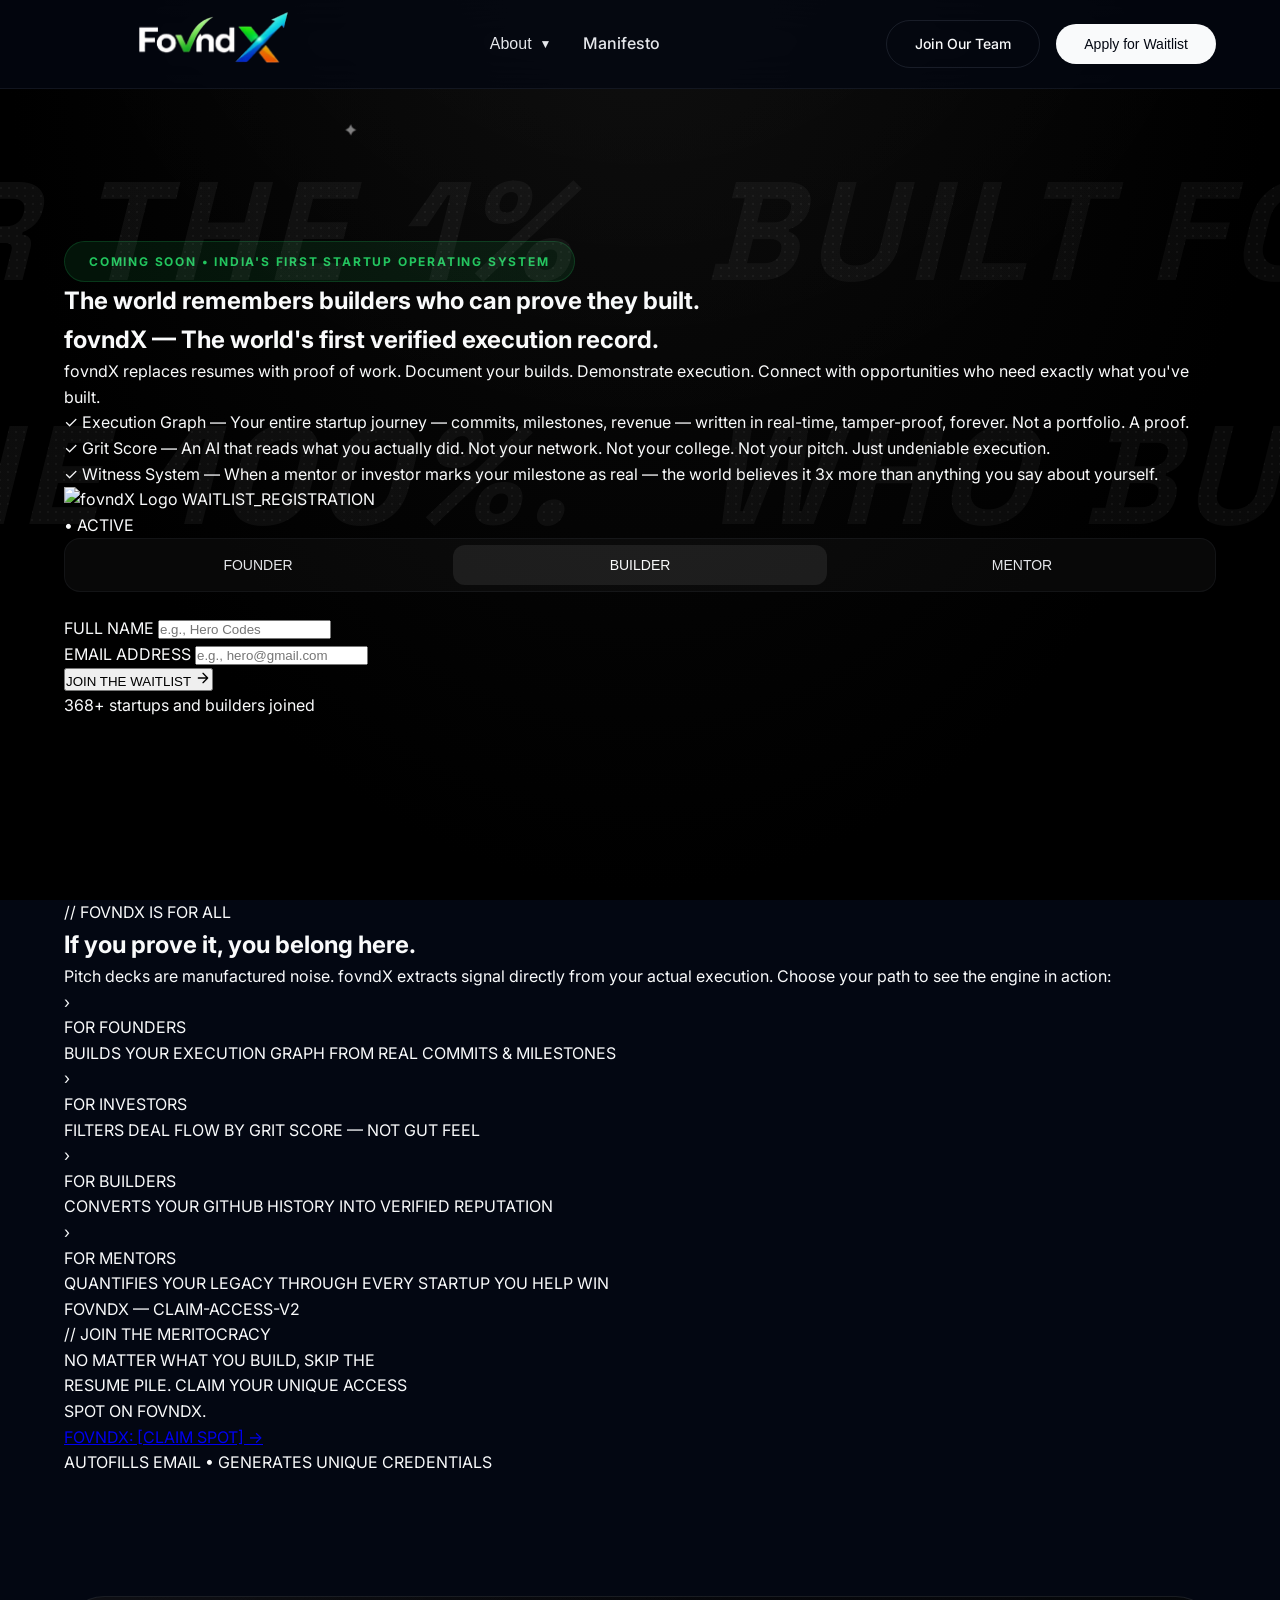
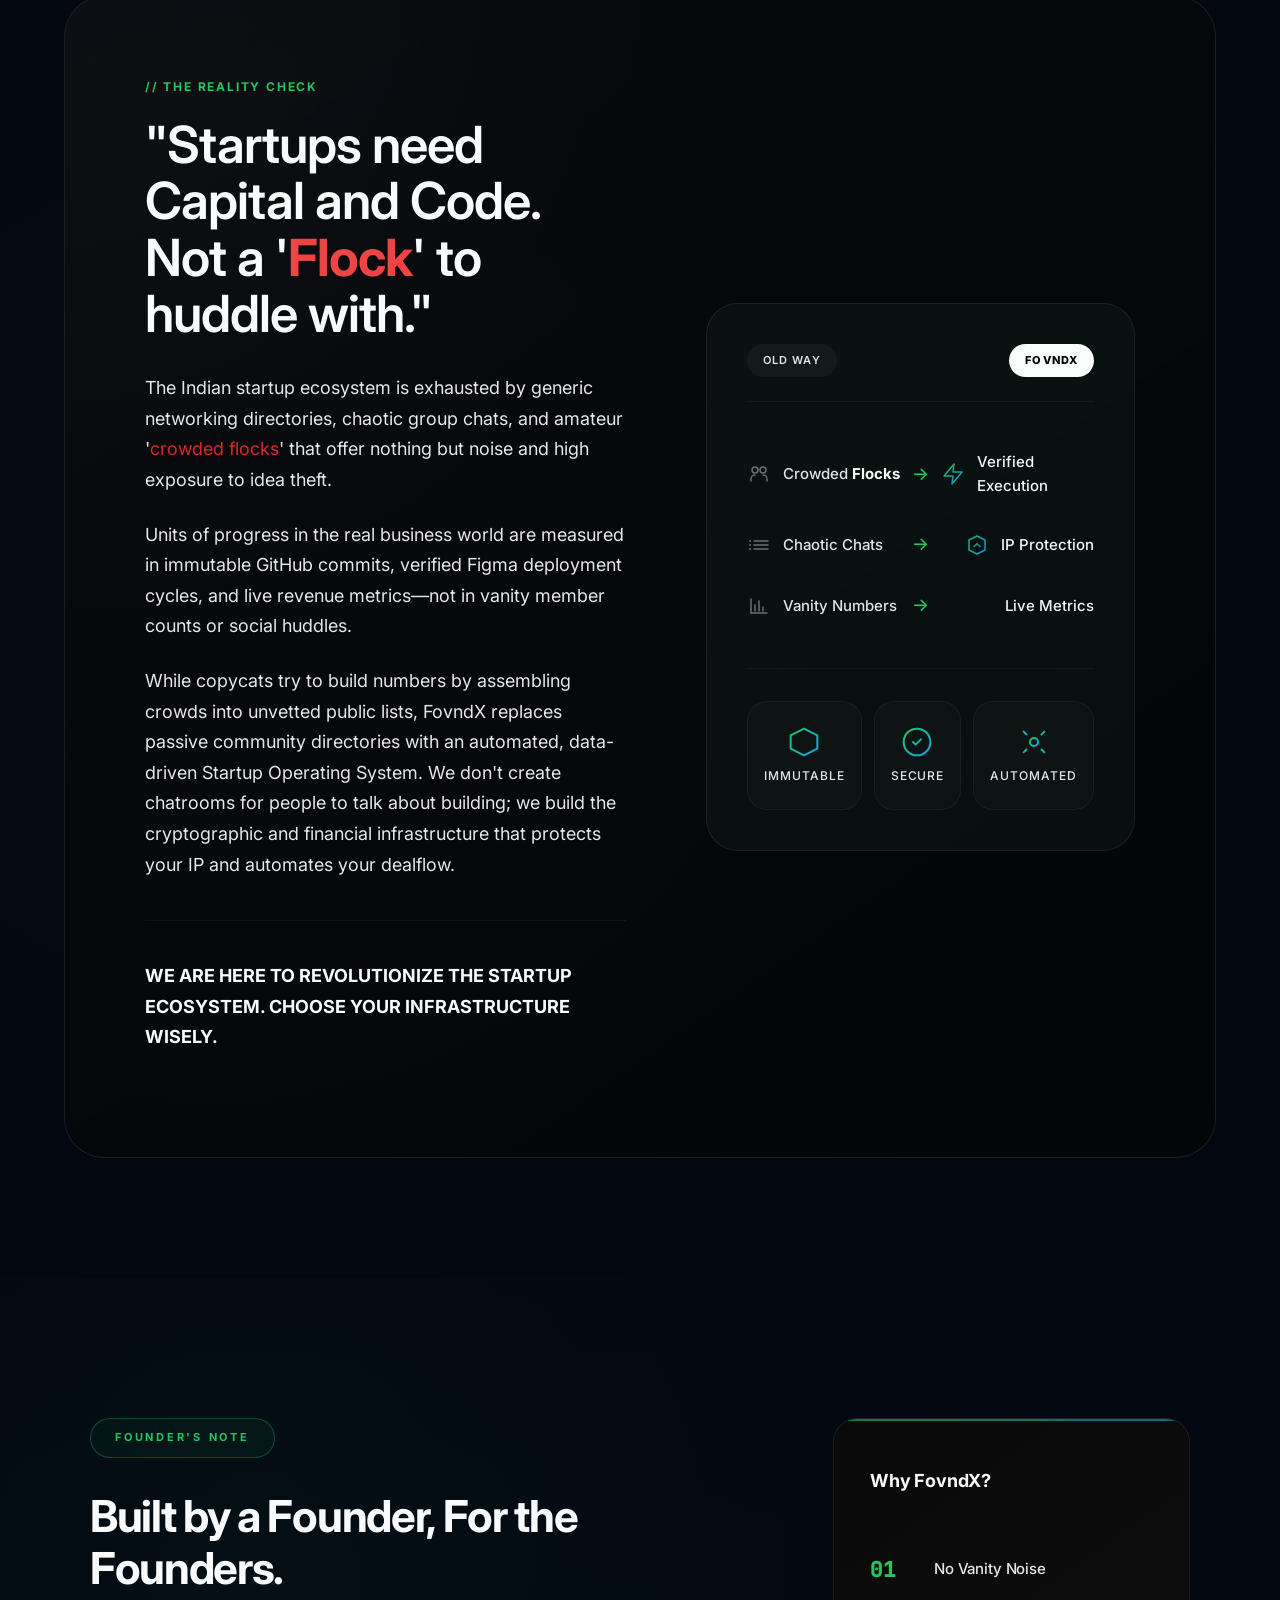
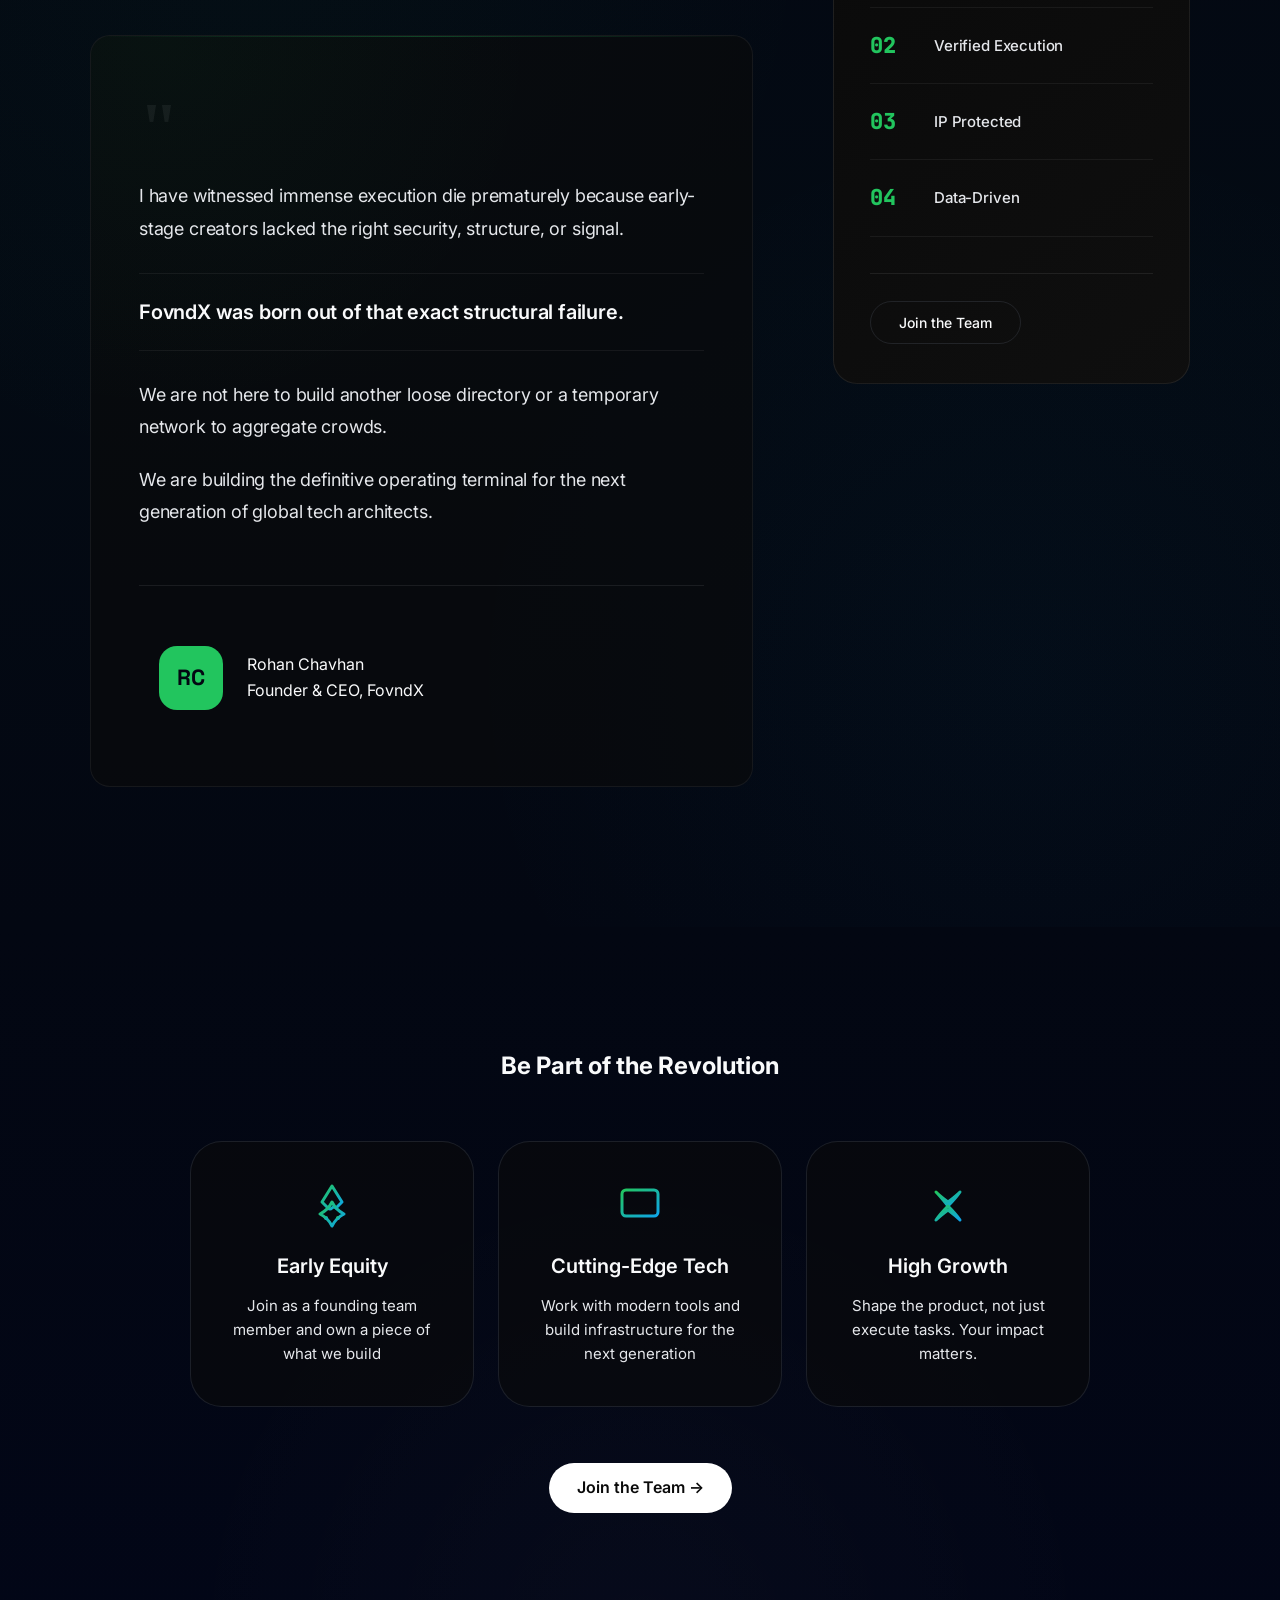
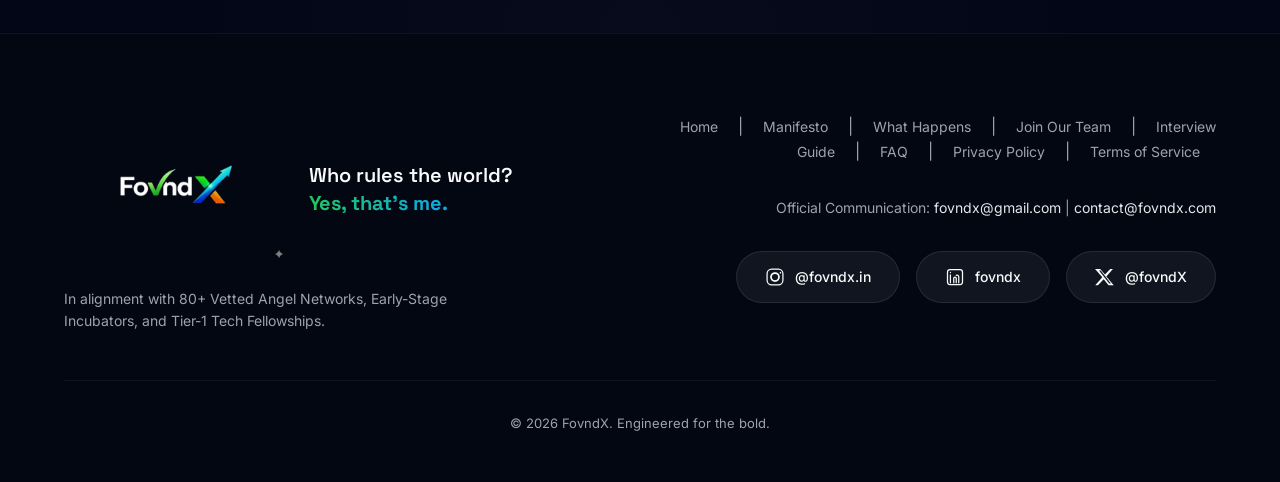
==== commit 7d4773dd: "Update index.html" ====
--- a/index.html
+++ b/index.html
@@ -65,7 +65,6 @@
 
     <!-- Hero Section -->
     <section id="hero" class="hero">
-        <div class="hero-glow"></div>
         <div class="hero-blobs">
             <div class="blob blob-1"></div>
             <div class="blob blob-2"></div>
@@ -93,31 +92,158 @@
             <div class="bg-line line-2">Who Build the 100%.&nbsp;&nbsp;&nbsp;Who Build the 100%.</div>
         </div>
         <div class="container">
-            <div class="hero-content">
-                <div class="hero-tagline">
-                    <span class="hero-pill">COMING SOON • INDIA'S FIRST STARTUP OPERATING SYSTEM</span>
-                </div>
-                <div class="hero-headline">
-                    <h1>TRUST, WORK, CAPITAL</h1>
-                    <h1><span class="gradient-text" data-text="ONE PLATFORM."></span></h1>
-                </div>
-                <p class="hero-subheadline">
-                    FovndX unifies Trust, Work, and Capital into a single, data-driven infrastructure. No more vanity noise, just proof of work, verified connections, and smart funding for Founders, Builders, Investors, and Mentors.
-                </p>
+            <div class="hero-layout">
+                <!-- Left Content -->
+                <div class="hero-left">
+                    <div class="hero-label">
+                        <span class="hero-pill">COMING SOON • INDIA'S FIRST STARTUP OPERATING SYSTEM</span>
+                    </div>
+                    <h1 class="hero-main-heading">
+                        The world remembers builders who can prove they built.
+                        <br>
+                        <span class="logo-gradient">fovndX</span> — The world's first verified execution record.
+                    </h1>
+                    <p class="hero-description">
+                        fovndX replaces resumes with proof of work. Document your builds. Demonstrate execution.
+                        Connect with opportunities who need exactly what you've built.
+                    </p>
+                    <div class="hero-features">
+                        <div class="hero-feature">
+                            <span class="checkmark">✓</span>
+                            <span>Execution Graph — Your entire startup journey — commits, milestones, revenue — written in real-time, tamper-proof, forever. Not a portfolio. A proof.</span>
+                        </div>
+                        <div class="hero-feature">
+                            <span class="checkmark">✓</span>
+                            <span>Grit Score — An AI that reads what you actually did. Not your network. Not your college. Not your pitch. Just undeniable execution.</span>
+                        </div>
+                        <div class="hero-feature">
+                            <span class="checkmark">✓</span>
+                            <span>Witness System — When a mentor or investor marks your milestone as real — the world believes it 3x more than anything you say about yourself.</span>
+                        </div>
+                    </div>
+                </div>
                 
-                <!-- Interaction Matrix -->
-                <div class="interaction-matrix">
-                    <div class="role-tabs">
-                        <button class="role-tab active" data-role="founder">Apply as Founder</button>
-                        <button class="role-tab" data-role="builder">Enter as Builder</button>
-                        <button class="role-tab" data-role="investor">Join as Investor</button>
-                        <button class="role-tab" data-role="mentor">Become a Mentor</button>
-                    </div>
-                    <div class="email-input-container">
-                        <input type="email" class="email-input" placeholder="enter your professional email address...">
-                        <button class="btn-primary">Secure Elite Access →</button>
-                    </div>
-                    <p class="micro-consent">100% Vetted Ecosystem. Zero Vanity Noise. AI-Powered Grit Score. Launching Q3 2026.</p>
+                <!-- Right Waitlist Box -->
+                <div class="hero-right">
+                    <div class="waitlist-card">
+                        <div class="waitlist-header">
+                            <div class="waitlist-title">
+                                <img src="WhatsApp_Image_2026-06-04_at_2.33.19_PM-removebg-preview.png" alt="fovndX Logo" class="waitlist-logo">
+                                <span>WAITLIST_REGISTRATION</span>
+                            </div>
+                            <span class="status-badge">• ACTIVE</span>
+                        </div>
+                        
+                        <!-- Role Tabs -->
+                        <div class="role-tabs">
+                            <button class="role-tab" data-role="founder">FOUNDER</button>
+                            <button class="role-tab active" data-role="builder">BUILDER</button>
+                            <button class="role-tab" data-role="mentor">MENTOR</button>
+                        </div>
+                        
+                        <!-- Form Fields -->
+                        <form class="waitlist-form">
+                            <div class="form-group">
+                                <label class="form-label">FULL NAME</label>
+                                <input type="text" class="form-input" placeholder="e.g., Hero Codes">
+                            </div>
+                            <div class="form-group">
+                                <label class="form-label">EMAIL ADDRESS</label>
+                                <input type="email" class="form-input" placeholder="e.g., hero@gmail.com">
+                            </div>
+                            <button type="submit" class="submit-btn">
+                                JOIN THE WAITLIST
+                                <svg width="16" height="16" viewBox="0 0 24 24" fill="none" xmlns="http://www.w3.org/2000/svg">
+                                    <path d="M5 12H19M19 12L12 5M19 12L12 19" stroke="currentColor" stroke-width="2" stroke-linecap="round" stroke-linejoin="round">
+                                </svg>
+                            </button>
+                        </form>
+                        
+                        <div class="waitlist-footer">
+                            <span class="waitlist-count">368+</span>
+                            <span class="waitlist-text">startups and builders joined</span>
+                        </div>
+                    </div>
+                </div>
+            </div>
+        </div>
+    </section>
+
+    <!-- For All Section -->
+    <section id="for-all" class="for-all-section">
+        <div class="container">
+            <div class="for-all-layout">
+                <div class="for-all-left">
+                    <div class="for-all-label">
+                        <span class="for-all-pill">// FOVNDX IS FOR ALL</span>
+                    </div>
+                    <h2 class="for-all-heading">
+                        If you prove it, you belong here.
+                    </h2>
+                    <p class="for-all-description">
+                        Pitch decks are manufactured noise. fovndX extracts signal directly from your actual execution. Choose your path to see the engine in action:
+                    </p>
+                    
+                    <div class="path-list">
+                        <div class="path-item">
+                            <span class="path-arrow">›</span>
+                            <div class="path-text">
+                                <div class="path-title">FOR FOUNDERS</div>
+                                <div class="path-subtitle">BUILDS YOUR EXECUTION GRAPH FROM REAL COMMITS & MILESTONES</div>
+                            </div>
+                        </div>
+                        
+                        <div class="path-item">
+                            <span class="path-arrow">›</span>
+                            <div class="path-text">
+                                <div class="path-title">FOR INVESTORS</div>
+                                <div class="path-subtitle">FILTERS DEAL FLOW BY GRIT SCORE — NOT GUT FEEL</div>
+                            </div>
+                        </div>
+                        
+                        <div class="path-item">
+                            <span class="path-arrow">›</span>
+                            <div class="path-text">
+                                <div class="path-title">FOR BUILDERS</div>
+                                <div class="path-subtitle">CONVERTS YOUR GITHUB HISTORY INTO VERIFIED REPUTATION</div>
+                            </div>
+                        </div>
+                        
+                        <div class="path-item">
+                            <span class="path-arrow">›</span>
+                            <div class="path-text">
+                                <div class="path-title">FOR MENTORS</div>
+                                <div class="path-subtitle">QUANTIFIES YOUR LEGACY THROUGH EVERY STARTUP YOU HELP WIN</div>
+                            </div>
+                        </div>
+                    </div>
+                </div>
+                
+                <div class="for-all-right">
+                    <div class="demo-card">
+                        <div class="demo-header">
+                            <div class="demo-dots">
+                                <span class="demo-dot"></span>
+                                <span class="demo-dot"></span>
+                                <span class="demo-dot"></span>
+                            </div>
+                            <div class="demo-title">FOVNDX — CLAIM-ACCESS-V2</div>
+                        </div>
+                        <div class="demo-content">
+                            <div class="demo-heading">// JOIN THE MERITOCRACY</div>
+                            <div class="demo-text">
+                                NO MATTER WHAT YOU BUILD, SKIP THE<br>
+                                RESUME PILE. CLAIM YOUR UNIQUE ACCESS<br>
+                                SPOT ON FOVNDX.
+                            </div>
+                            <a href="#" class="demo-btn">
+                                FOVNDX: [CLAIM SPOT] →
+                            </a>
+                            <div class="demo-footer">
+                                AUTOFILLS EMAIL • GENERATES UNIQUE CREDENTIALS
+                            </div>
+                        </div>
+                    </div>
                 </div>
             </div>
         </div>
--- a/styles.css
+++ b/styles.css
@@ -1459,67 +1459,6 @@
 * {
     -webkit-tap-highlight-color: transparent;
 }
-
-/* Responsive */
-@media (max-width: 1024px) {
-    .nav-links {
-        display: none;
-    }
-}
-
-@media (max-width: 768px) {
-    .page-hero {
-        padding: 120px 0 60px;
-    }
-    .protection-grid {
-        grid-template-columns: 1fr;
-    }
-    .apply-options {
-        grid-template-columns: 1fr;
-    }
-    .footer-top {
-        flex-direction: column;
-        gap: 32px;
-    }
-    .guide-item {
-        flex-direction: column;
-        align-items: flex-start;
-    }
-    .nav-buttons .btn-secondary {
-        display: none;
-    }
-    .btn-primary, .btn-secondary, .btn-waitlist {
-        min-height: 48px;
-        padding: 12px 24px;
-        font-size: 16px;
-    }
-}
-
-@media (max-width: 480px) {
-    .container {
-        padding: 0 16px;
-    }
-    .hero {
-        padding: 100px 0 50px;
-    }
-    .hero-headline h1 {
-        font-size: clamp(24px, 10vw, 36px);
-    }
-    .role-tabs {
-        flex-direction: column;
-        gap: 8px;
-    }
-    .role-tab {
-        min-height: 44px;
-        padding: 12px 16px;
-        font-size: 14px;
-    }
-    .email-input {
-        min-height: 48px;
-        padding: 12px 16px;
-        font-size: 16px;
-    }
-}
 .footer {
     padding: 80px 0 48px;
     background: var(--bg-primary);
@@ -1708,6 +1647,53 @@
 }
 
 @media (max-width: 768px) {
+    /* Footer centering on mobile */
+    .footer-top {
+        flex-direction: column;
+        align-items: center;
+        gap: 2rem;
+    }
+
+    .footer-left {
+        align-items: center;
+        text-align: center;
+        display: flex;
+        flex-direction: column;
+    }
+    
+    .footer-logo-section {
+        flex-direction: column;
+        align-items: center;
+        gap: 8px;
+    }
+    
+    .footer-logo-img {
+        height: 120px;
+    }
+    
+    .footer-tagline {
+        font-size: 16px;
+    }
+
+    .footer-right {
+        align-items: center;
+        text-align: center;
+    }
+
+    .footer-links {
+        justify-content: center;
+    }
+
+    .footer-social {
+        justify-content: center;
+        flex-wrap: wrap;
+    }
+    
+    .footer-metrics {
+        text-align: center;
+        max-width: 100%;
+    }
+    
     .container {
         padding: 0 16px;
     }
@@ -1950,7 +1936,7 @@
     .careers {
         padding: 70px 0;
     }
-
+    
     .careers-benefits {
         grid-template-columns: 1fr;
         gap: 16px;
@@ -2034,7 +2020,7 @@
     }
 
     .faded-bg-text {
-        padding-top: 70px;
+        padding-top: 160px;
         gap: 16px;
     }
 
@@ -2044,6 +2030,8 @@
     }
 }
 
+
+
 @media (max-width: 480px) {
     .container {
         padding: 0 12px;
@@ -2110,7 +2098,7 @@
     }
 
     .faded-bg-text {
-        padding-top: 60px;
+        padding-top: 150px;
     }
 }
 
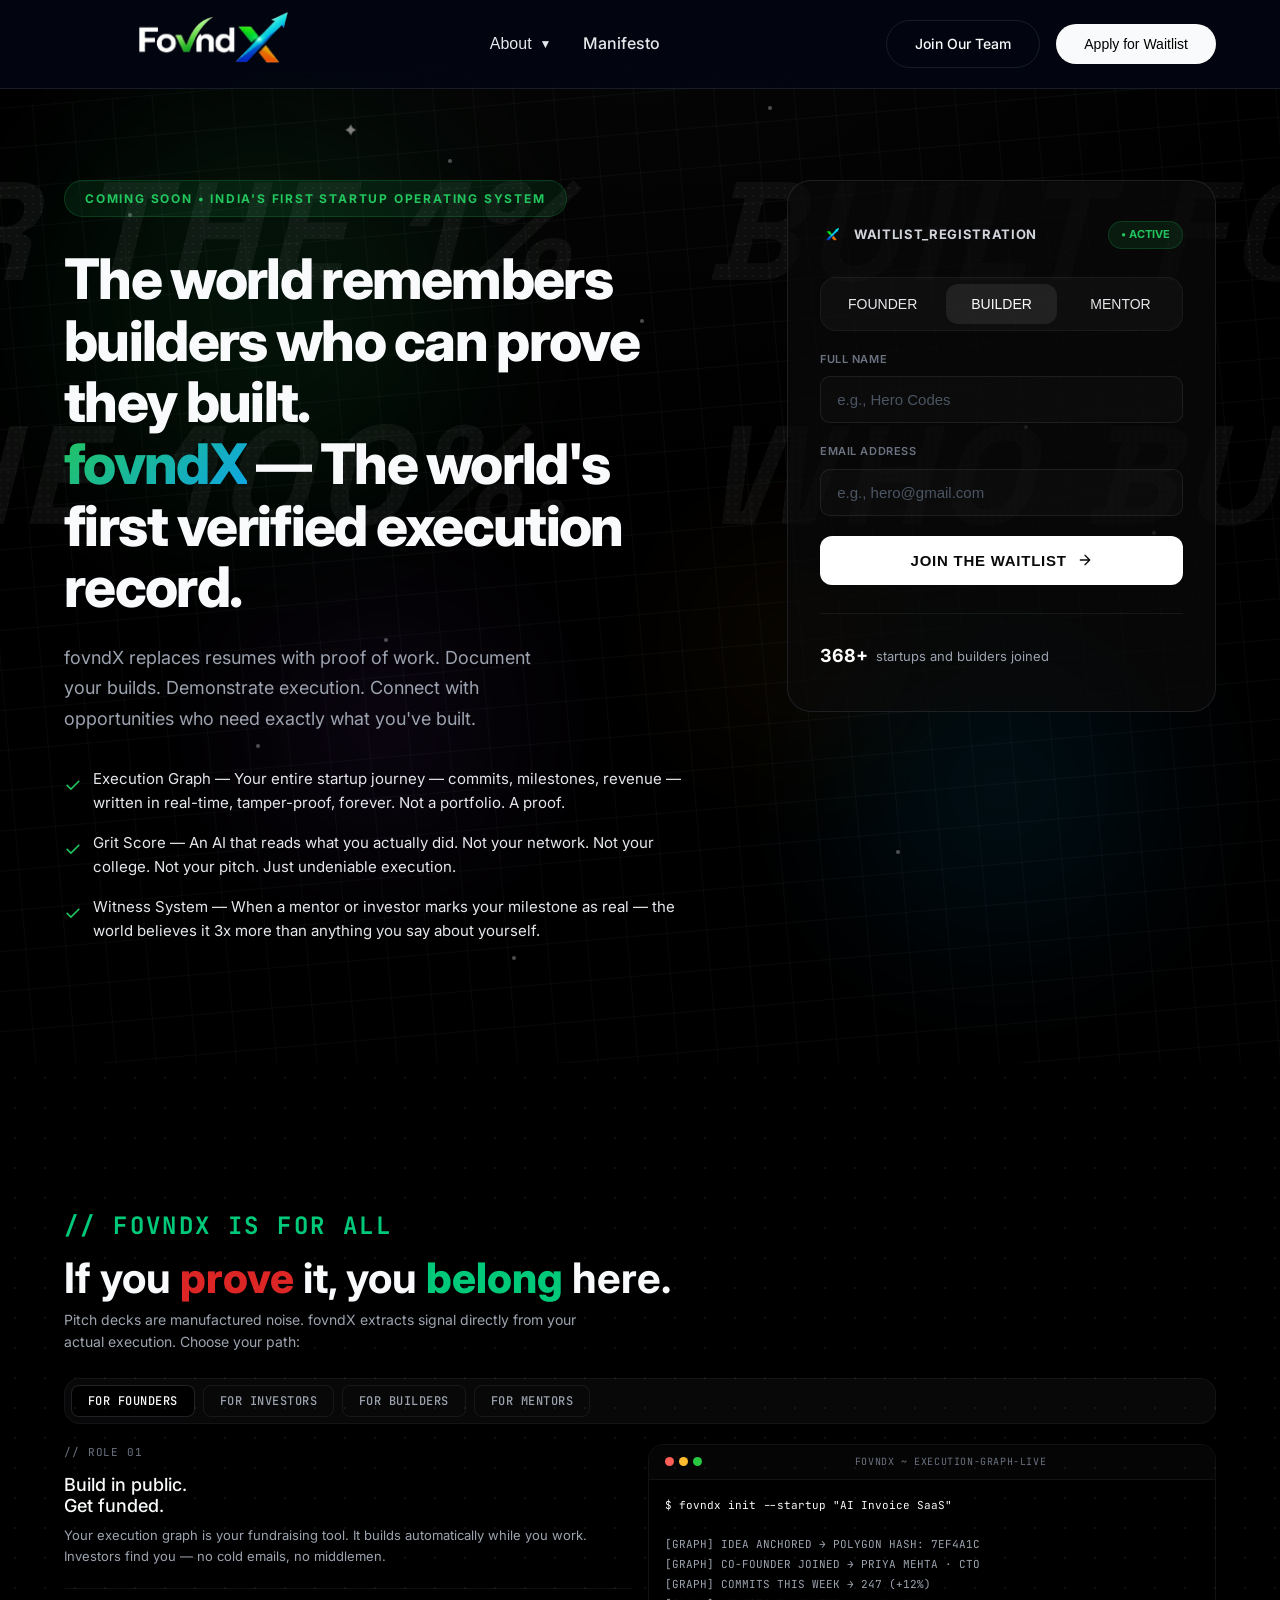
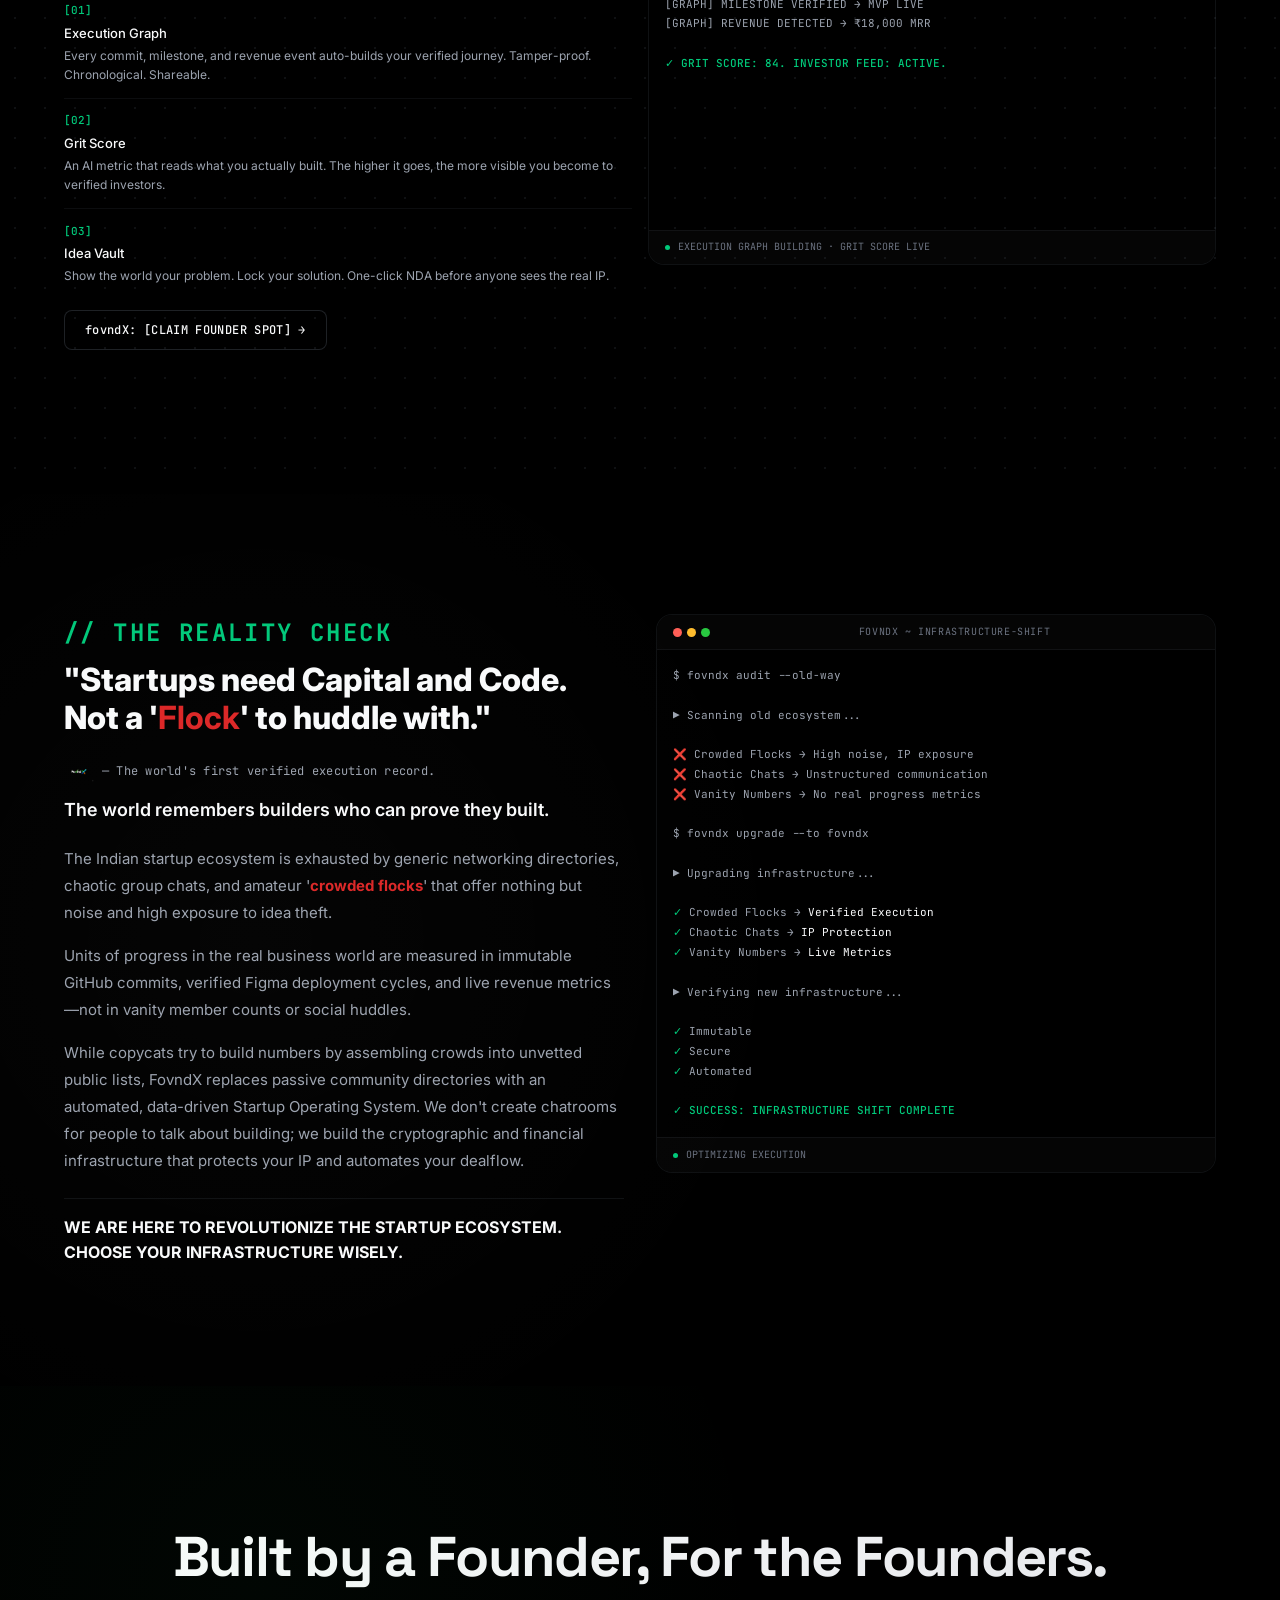
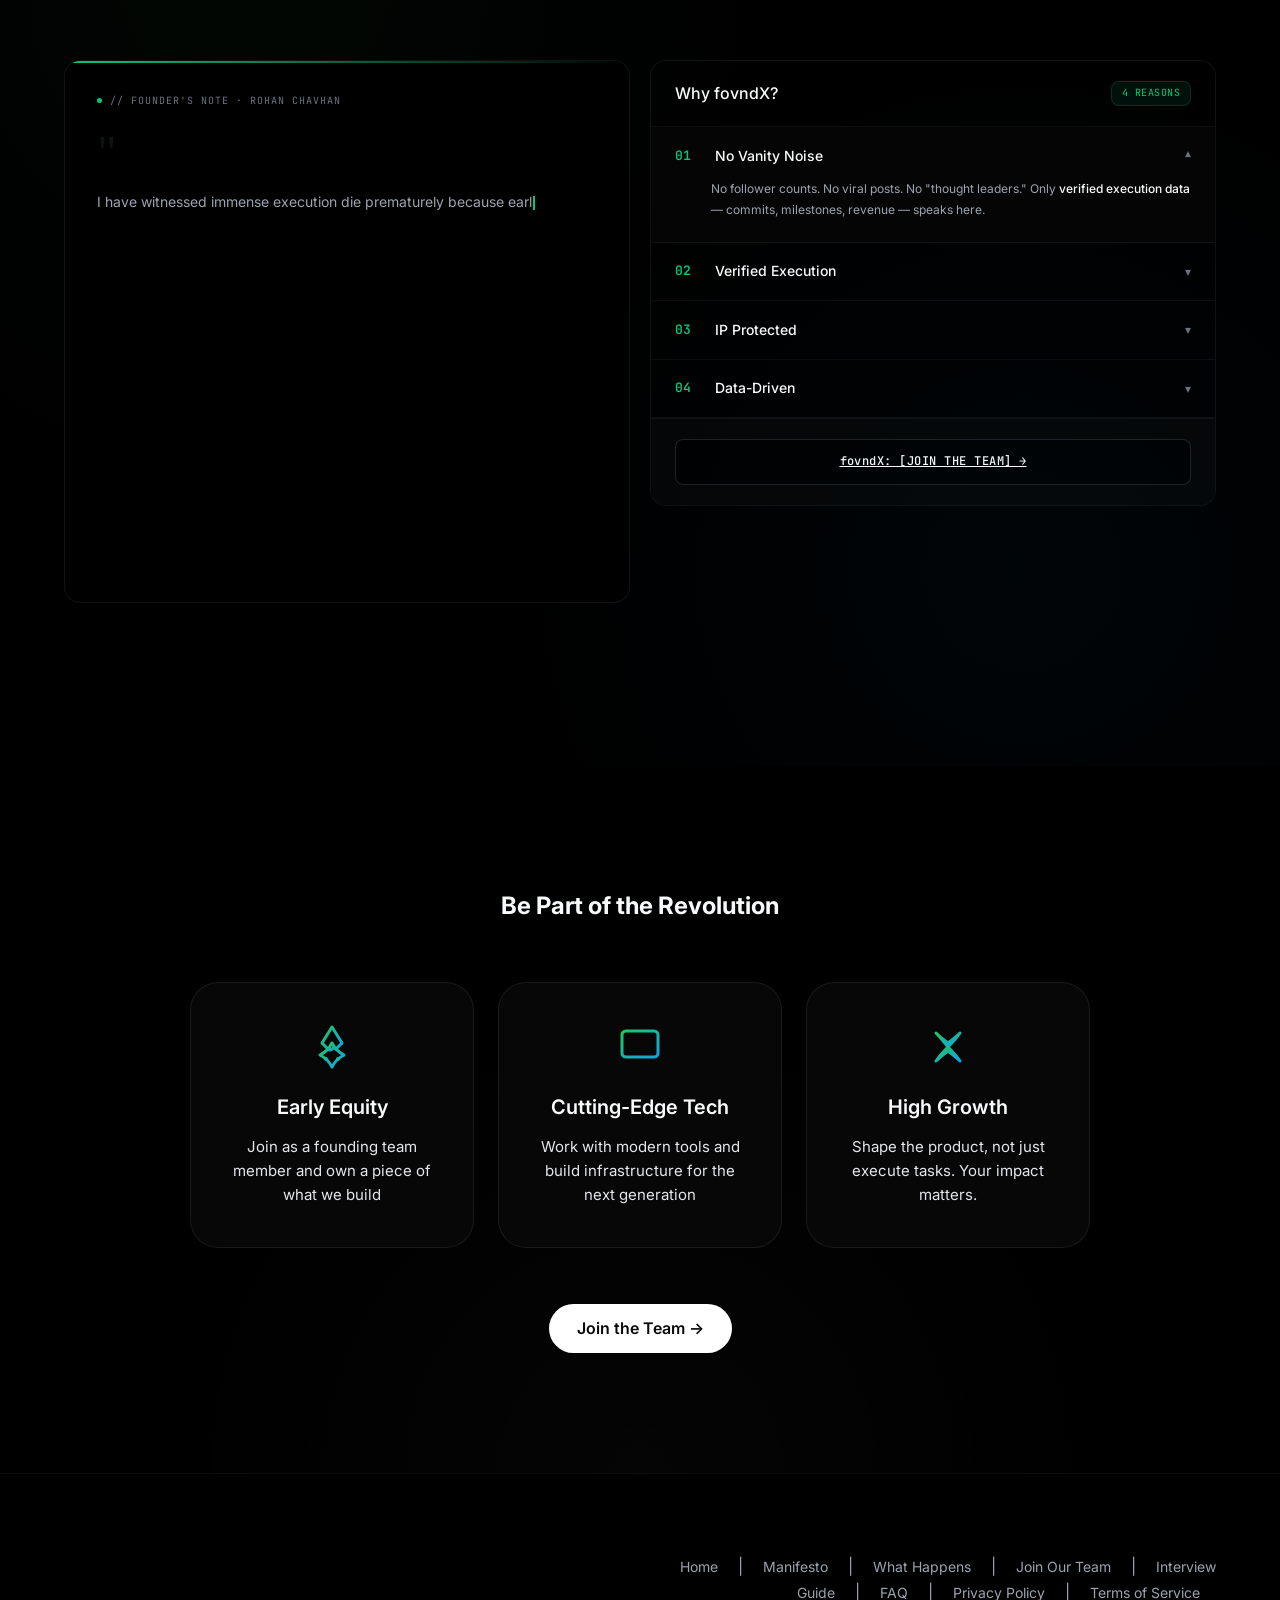
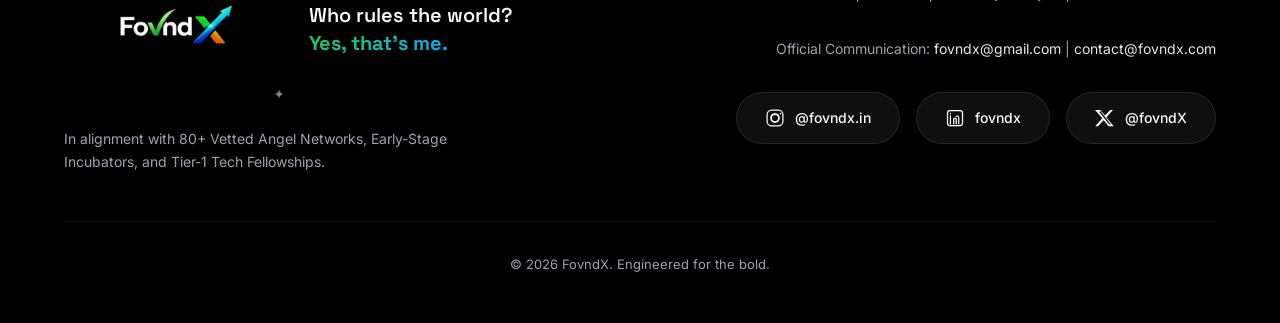
==== commit 566630ef: "Update index.html" ====
--- a/index.html
+++ b/index.html
@@ -170,292 +170,720 @@
     </section>
 
     <!-- For All Section -->
-    <section id="for-all" class="for-all-section">
+    <section id="for-all" class="for-all-section scroll-animate">
         <div class="container">
-            <div class="for-all-layout">
-                <div class="for-all-left">
-                    <div class="for-all-label">
-                        <span class="for-all-pill">// FOVNDX IS FOR ALL</span>
-                    </div>
-                    <h2 class="for-all-heading">
-                        If you prove it, you belong here.
-                    </h2>
-                    <p class="for-all-description">
-                        Pitch decks are manufactured noise. fovndX extracts signal directly from your actual execution. Choose your path to see the engine in action:
-                    </p>
-                    
-                    <div class="path-list">
-                        <div class="path-item">
-                            <span class="path-arrow">›</span>
-                            <div class="path-text">
-                                <div class="path-title">FOR FOUNDERS</div>
-                                <div class="path-subtitle">BUILDS YOUR EXECUTION GRAPH FROM REAL COMMITS & MILESTONES</div>
-                            </div>
-                        </div>
-                        
-                        <div class="path-item">
-                            <span class="path-arrow">›</span>
-                            <div class="path-text">
-                                <div class="path-title">FOR INVESTORS</div>
-                                <div class="path-subtitle">FILTERS DEAL FLOW BY GRIT SCORE — NOT GUT FEEL</div>
-                            </div>
-                        </div>
-                        
-                        <div class="path-item">
-                            <span class="path-arrow">›</span>
-                            <div class="path-text">
-                                <div class="path-title">FOR BUILDERS</div>
-                                <div class="path-subtitle">CONVERTS YOUR GITHUB HISTORY INTO VERIFIED REPUTATION</div>
-                            </div>
-                        </div>
-                        
-                        <div class="path-item">
-                            <span class="path-arrow">›</span>
-                            <div class="path-text">
-                                <div class="path-title">FOR MENTORS</div>
-                                <div class="path-subtitle">QUANTIFIES YOUR LEGACY THROUGH EVERY STARTUP YOU HELP WIN</div>
-                            </div>
-                        </div>
-                    </div>
-                </div>
-                
-                <div class="for-all-right">
-                    <div class="demo-card">
-                        <div class="demo-header">
-                            <div class="demo-dots">
-                                <span class="demo-dot"></span>
-                                <span class="demo-dot"></span>
-                                <span class="demo-dot"></span>
-                            </div>
-                            <div class="demo-title">FOVNDX — CLAIM-ACCESS-V2</div>
-                        </div>
-                        <div class="demo-content">
-                            <div class="demo-heading">// JOIN THE MERITOCRACY</div>
-                            <div class="demo-text">
-                                NO MATTER WHAT YOU BUILD, SKIP THE<br>
-                                RESUME PILE. CLAIM YOUR UNIQUE ACCESS<br>
-                                SPOT ON FOVNDX.
-                            </div>
-                            <a href="#" class="demo-btn">
-                                FOVNDX: [CLAIM SPOT] →
-                            </a>
-                            <div class="demo-footer">
-                                AUTOFILLS EMAIL • GENERATES UNIQUE CREDENTIALS
-                            </div>
-                        </div>
+            <style>
+                :root {
+                    --font-sans: -apple-system, BlinkMacSystemFont, 'SF Pro Display', 'Inter', 'Helvetica Neue', sans-serif;
+                    --font-mono: 'JetBrains Mono', 'SF Mono', monospace;
+                    --font-serif: 'Georgia', serif;
+                    --color-background-primary: #000000;
+                    --color-background-secondary: #050505;
+                    --color-border-primary: rgba(148, 163, 184, 0.2);
+                    --color-border-secondary: rgba(148, 163, 184, 0.1);
+                    --color-border-tertiary: rgba(148, 163, 184, 0.08);
+                    --color-text-primary: #f9fafb;
+                    --color-text-secondary: #9ca3af;
+                    --color-text-tertiary: #6b7280;
+                    --color-text-success: #00c97a;
+                    --border-radius-md: 8px;
+                    --border-radius-lg: 16px;
+                }
+                *{box-sizing:border-box;margin:0;padding:0}
+                .for-all-section {
+                    background: #000000 !important;
+                }
+                .wrap{padding:1.5rem 0;font-family:var(--font-sans)}
+                .top-label{font-size:24px;font-weight:700;color:var(--color-text-success);letter-spacing:.1em;text-transform:uppercase;margin-bottom:.5rem;font-family:var(--font-mono)}
+                .headline{font-size:42px;font-weight:700;color:var(--color-text-primary);margin-bottom:.35rem;line-height:1.2}
+                .sub{font-size:14px;color:var(--color-text-secondary);margin-bottom:1.5rem;line-height:1.6;max-width:520px}
+                .role-tabs{display:flex;gap:8px;margin-bottom:1.25rem;flex-wrap:wrap}
+                .rtab{font-size:12px;font-weight:500;padding:.45rem 1rem;border:0.5px solid var(--color-border-secondary);border-radius:var(--border-radius-md);background:transparent;color:var(--color-text-secondary);cursor:pointer;transition:all .15s;font-family:var(--font-mono);letter-spacing:.04em}
+                .rtab:hover{color:var(--color-text-primary);border-color:var(--color-border-primary)}
+                .rtab.on{background:var(--color-background-primary);border-color:var(--color-border-primary);color:var(--color-text-primary);border-width:0.5px}
+                .content-area{display:grid;grid-template-columns:1fr 1fr;gap:1rem;align-items:start}
+                .left-panel{}
+                .role-num{font-family:var(--font-mono);font-size:11px;color:var(--color-text-tertiary);letter-spacing:.08em;margin-bottom:.75rem}
+                .role-big{font-size:18px;font-weight:500;color:var(--color-text-primary);margin-bottom:.5rem;line-height:1.2}
+                .role-desc{font-size:13px;color:var(--color-text-secondary);line-height:1.65;margin-bottom:1.25rem}
+                .point-list{display:flex;flex-direction:column;gap:.85rem;margin-bottom:1.5rem}
+                .point{border-top:.5px solid var(--color-border-tertiary);padding-top:.85rem}
+                .p-num{font-family:var(--font-mono);font-size:11px;color:var(--color-text-success);font-weight:500;margin-bottom:.2rem}
+                .p-title{font-size:13px;font-weight:500;color:var(--color-text-primary);margin-bottom:.2rem}
+                .p-desc{font-size:12px;color:var(--color-text-secondary);line-height:1.55}
+                .cta-btn{font-family:var(--font-mono);font-size:12px;font-weight:500;border:.5px solid var(--color-border-primary);border-radius:var(--border-radius-md);padding:.6rem 1.25rem;background:var(--color-background-primary);color:var(--color-text-primary);cursor:pointer;letter-spacing:.03em;transition:all .15s;display:inline-block;text-decoration:none}
+                .cta-btn:hover{background:var(--color-background-secondary)}
+
+                .terminal-box{background:var(--color-background-primary);border:.5px solid var(--color-border-secondary);border-radius:var(--border-radius-lg);overflow:hidden}
+                .t-bar{display:flex;align-items:center;justify-content:space-between;padding:.55rem 1rem;border-bottom:.5px solid var(--color-border-tertiary);background:var(--color-background-secondary)}
+                .t-dots{display:flex;gap:5px}
+                .t-dot{width:9px;height:9px;border-radius:50%}
+                .d-r{background:#ff5f57}.d-y{background:#febc2e}.d-g{background:#28c840}
+                .t-title{font-family:var(--font-mono);font-size:10px;color:var(--color-text-tertiary);letter-spacing:.06em}
+                .t-body{padding:1rem;font-family:var(--font-mono);font-size:11px;line-height:1.8;min-height:220px;position:relative}
+                .t-line{color:var(--color-text-secondary);display:block;opacity:0;transform:translateY(4px);transition:opacity .25s ease,transform .25s ease}
+                .t-line.show{opacity:1;transform:none}
+                .t-cmd{color:var(--color-text-primary)}
+                .t-green{color:var(--color-text-success);font-weight:500}
+                .t-muted{color:var(--color-text-tertiary)}
+                .t-label{color:var(--color-text-secondary)}
+                .t-val{color:var(--color-text-primary)}
+                .t-check{color:var(--color-text-success)}
+                .t-footer{padding:.55rem 1rem;border-top:.5px solid var(--color-border-tertiary);background:var(--color-background-secondary);font-family:var(--font-mono);font-size:10px;color:var(--color-text-tertiary);display:flex;align-items:center;gap:.5rem}
+                .status-dot{width:5px;height:5px;border-radius:50%;background:var(--color-text-success);animation:blink 1.5s infinite}
+                @keyframes blink{0%,100%{opacity:1}50%{opacity:.3}}
+
+                @media(max-width:600px){.content-area{grid-template-columns:1fr}}
+            </style>
+
+            <div class="wrap">
+                <div class="top-label">// fovndX is for all</div>
+                <div class="headline">If you <span style="color: #dc2626; font-weight: 800;">prove</span> it, you <span style="color: #00c97a; font-weight: 800;">belong</span> here.</div>
+                <p class="sub">Pitch decks are manufactured noise. fovndX extracts signal directly from your actual execution. Choose your path:</p>
+
+                <div class="role-tabs">
+                    <button class="rtab on" onclick="switchRole('founder',this)">FOR FOUNDERS</button>
+                    <button class="rtab" onclick="switchRole('investor',this)">FOR INVESTORS</button>
+                    <button class="rtab" onclick="switchRole('builder',this)">FOR BUILDERS</button>
+                    <button class="rtab" onclick="switchRole('mentor',this)">FOR MENTORS</button>
+                </div>
+
+                <div class="content-area">
+                    <div class="left-panel" id="leftPanel"></div>
+                    <div class="terminal-box">
+                        <div class="t-bar">
+                            <div class="t-dots"><div class="t-dot d-r"></div><div class="t-dot d-y"></div><div class="t-dot d-g"></div></div>
+                            <div class="t-title" id="tTitle">FOVNDX ~ EXECUTION-GRAPH-LIVE</div>
+                            <div></div>
+                        </div>
+                        <div class="t-body" id="tBody"></div>
+                        <div class="t-footer"><div class="status-dot"></div><span id="tStatus">MONITORING ACTIVE</span></div>
                     </div>
                 </div>
             </div>
+
+            <script>
+                const roles = {
+                    founder: {
+                        num: '// ROLE 01',
+                        title: 'Build in public.\nGet funded.',
+                        desc: 'Your execution graph is your fundraising tool. It builds automatically while you work. Investors find you — no cold emails, no middlemen.',
+                        points: [
+                            { n: '[01]', t: 'Execution Graph', d: 'Every commit, milestone, and revenue event auto-builds your verified journey. Tamper-proof. Chronological. Shareable.' },
+                            { n: '[02]', t: 'Grit Score', d: 'An AI metric that reads what you actually built. The higher it goes, the more visible you become to verified investors.' },
+                            { n: '[03]', t: 'Idea Vault', d: 'Show the world your problem. Lock your solution. One-click NDA before anyone sees the real IP.' }
+                        ],
+                        cta: 'fovndX: [CLAIM FOUNDER SPOT] →',
+                        tTitle: 'FOVNDX ~ EXECUTION-GRAPH-LIVE',
+                        tStatus: 'EXECUTION GRAPH BUILDING · GRIT SCORE LIVE',
+                        lines: [
+                            { cls: 't-cmd', text: '$ fovndx init --startup "AI Invoice SaaS"' },
+                            { cls: 't-muted', text: '' },
+                            { cls: 't-label', text: '[GRAPH] IDEA ANCHORED → POLYGON HASH: 7EF4A1C' },
+                            { cls: 't-label', text: '[GRAPH] CO-FOUNDER JOINED → PRIYA MEHTA · CTO' },
+                            { cls: 't-label', text: '[GRAPH] COMMITS THIS WEEK → 247 (+12%)' },
+                            { cls: 't-label', text: '[GRAPH] MILESTONE VERIFIED → MVP LIVE' },
+                            { cls: 't-label', text: '[GRAPH] REVENUE DETECTED → ₹18,000 MRR' },
+                            { cls: 't-muted', text: '' },
+                            { cls: 't-green', text: '✓ GRIT SCORE: 84. INVESTOR FEED: ACTIVE.' },
+                        ]
+                    },
+                    investor: {
+                        num: '// ROLE 02',
+                        title: 'Better deals.\nZero noise.',
+                        desc: 'Filter by Grit Score. Review verified execution data before a single call. Due diligence in hours, not months.',
+                        points: [
+                            { n: '[01]', t: 'Grit Score filter', d: 'Set your minimum Grit Score. Only see founders who are actually building — not just pitching.' },
+                            { n: '[02]', t: 'Execution Graph DD', d: 'Every startup\'s complete verified journey is one click away. Commits, milestones, revenue — all real, all timestamped.' },
+                            { n: '[03]', t: '1-click NDA access', d: 'Request deep access instantly. Digital NDA signed, vault unlocked, financials visible — in seconds.' }
+                        ],
+                        cta: 'fovndX: [ACCESS DEAL FLOW] →',
+                        tTitle: 'FOVNDX ~ DEAL-FILTER-ENGINE',
+                        tStatus: 'DEAL FLOW MONITORING · ENCRYPTED',
+                        lines: [
+                            { cls: 't-cmd', text: '$ fovndx filter --grit-min 80 --stage MVP' },
+                            { cls: 't-muted', text: '' },
+                            { cls: 't-label', text: 'SCANNING VERIFIED STARTUP POOL...' },
+                            { cls: 't-muted', text: '' },
+                            { cls: 't-val', text: '[MATCH] Rahul Sharma    · Grit 84 · FinTech SaaS' },
+                            { cls: 't-val', text: '[MATCH] Sneha Patil     · Grit 91 · HealthAI' },
+                            { cls: 't-val', text: '[MATCH] Arjun Nair      · Grit 87 · EdTech B2B' },
+                            { cls: 't-muted', text: '' },
+                            { cls: 't-green', text: '✓ 3 VERIFIED MATCHES. NO COLD EMAILS NEEDED.' },
+                        ]
+                    },
+                    builder: {
+                        num: '// ROLE 03',
+                        title: 'Your work\nis your CV.',
+                        desc: 'GitHub commits, completed gigs, witnessed contributions — all build your Grit Score. The best builders get the best opportunities.',
+                        points: [
+                            { n: '[01]', t: 'Proof of work parser', d: 'fovndX reads your GitHub history and converts real commits into verified reputation. No resume needed.' },
+                            { n: '[02]', t: 'Merit-based gig access', d: 'High Grit Score unlocks premium gigs from verified startups. Better score, better work, better pay.' },
+                            { n: '[03]', t: 'Portable reputation', d: 'One URL. Every commit. Every completed gig. Witnessed forever. Share anywhere, own it always.' }
+                        ],
+                        cta: 'fovndX: [CLAIM BUILDER SPOT] →',
+                        tTitle: 'FOVNDX ~ PROOF-OF-WORK-PARSER',
+                        tStatus: 'PARSING GITHUB HISTORY · LIVE',
+                        lines: [
+                            { cls: 't-cmd', text: '$ fovndx parse --github @yourhandle' },
+                            { cls: 't-muted', text: '' },
+                            { cls: 't-label', text: 'COMMITS STREAK    → 47 days continuous' },
+                            { cls: 't-label', text: 'REPOS CONTRIBUTED → 12 verified' },
+                            { cls: 't-label', text: 'GIGS COMPLETED    → 8 · rating 4.9/5' },
+                            { cls: 't-label', text: 'WITNESS EVENTS    → 3 · weight ×3' },
+                            { cls: 't-label', text: 'GRIT SCORE        → 79 → 83 ↑' },
+                            { cls: 't-muted', text: '' },
+                            { cls: 't-green', text: '✓ PROOF PARSED. PREMIUM GIGS UNLOCKED.' },
+                        ]
+                    },
+                    mentor: {
+                        num: '// ROLE 04',
+                        title: 'Your legacy,\nquantified.',
+                        desc: 'Every startup you help succeed raises your Authority Score. Advisory equity lets your expertise compound into real financial upside.',
+                        points: [
+                            { n: '[01]', t: 'Authority Score', d: 'Every witnessed milestone and mentee success permanently raises your Authority Score. Your impact, on record.' },
+                            { n: '[02]', t: 'AI-matched founders', d: 'No cold inbound. fovndX matches you with founders who need exactly your industry and stage expertise.' },
+                            { n: '[03]', t: 'Advisory equity engine', d: 'Standard advisory equity agreements, vesting schedules, and cap table basics — built in, legally templated.' }
+                        ],
+                        cta: 'fovndX: [CLAIM MENTOR SPOT] →',
+                        tTitle: 'FOVNDX ~ AUTHORITY-SCORE-ENGINE',
+                        tStatus: 'AUTHORITY SCORE COMPOUNDING · LIVE',
+                        lines: [
+                            { cls: 't-cmd', text: '$ fovndx mentor --profile @your-handle' },
+                            { cls: 't-muted', text: '' },
+                            { cls: 't-label', text: 'STARTUPS MENTORED    → 12 verified' },
+                            { cls: 't-label', text: 'MILESTONES WITNESSED → 34 anchored' },
+                            { cls: 't-label', text: 'FUNDING FACILITATED  → ₹2.4Cr' },
+                            { cls: 't-label', text: 'ADVISORY EQUITY HELD → 3 companies' },
+                            { cls: 't-muted', text: '' },
+                            { cls: 't-val', text: 'AUTHORITY SCORE → 91 / 100' },
+                            { cls: 't-muted', text: '' },
+                            { cls: 't-green', text: '✓ LEGACY QUANTIFIED. FOUNDERS INCOMING.' },
+                        ]
+                    }
+                };
+
+                function buildLeft(r) {
+                    const d = roles[r];
+                    return `
+                        <div class="role-num">${d.num}</div>
+                        <div class="role-big">${d.title.replace('\n','<br>')}</div>
+                        <div class="role-desc">${d.desc}</div>
+                        <div class="point-list">${d.points.map(p=>`
+                            <div class="point">
+                                <div class="p-num">${p.n}</div>
+                                <div class="p-title">${p.t}</div>
+                                <div class="p-desc">${p.d}</div>
+                            </div>`).join('')}
+                        </div>
+                        <a href="https://docs.google.com/forms/d/e/1FAIpQLSdrwDmT7ADW0hNwKk0fHFYaaN4RCf4Vatu7eyeGnV5HH7CukA/viewform?usp=publish-editor" target="_blank" rel="noopener noreferrer" class="cta-btn">${d.cta}</a>
+                    `;
+                }
+
+                function buildTerminal(r) {
+                    const d = roles[r];
+                    document.getElementById('tTitle').textContent = d.tTitle;
+                    document.getElementById('tStatus').textContent = d.tStatus;
+                    const body = document.getElementById('tBody');
+                    body.innerHTML = d.lines.map((l,i)=>
+                        `<span class="t-line ${l.cls}" id="tl${i}">${l.text || '&nbsp;'}</span>`
+                    ).join('');
+                    d.lines.forEach((_,i)=>{
+                        setTimeout(()=>{
+                            const el = document.getElementById('tl'+i);
+                            if(el) el.classList.add('show');
+                        }, i * 120);
+                    });
+                }
+
+                function switchRole(r, btn) {
+                    document.querySelectorAll('.rtab').forEach(b=>b.classList.remove('on'));
+                    btn.classList.add('on');
+                    document.getElementById('leftPanel').innerHTML = buildLeft(r);
+                    buildTerminal(r);
+                }
+
+                document.getElementById('leftPanel').innerHTML = buildLeft('founder');
+                buildTerminal('founder');
+            </script>
         </div>
     </section>
 
-    <!-- Infrastructure Shift - The Brutal Roast -->
+    <!-- Infrastructure Shift - Terminal Version -->
     <section id="manifesto" class="infrastructure-shift scroll-animate">
         <div class="container">
-            <div class="shift-content">
-                <div class="shift-left scroll-animate scroll-animate-left">
-                    <p class="eyebrow">// THE REALITY CHECK</p>
-                    <h2 class="shift-heading">"Startups need Capital and Code. Not a '<span class="flock-red">Flock</span>' to huddle with."</h2>
-                    <div class="roast-body">
-                        <p>
-                            The Indian startup ecosystem is exhausted by generic networking directories, chaotic group chats, and amateur '<span style="color: #dc2626;">crowded flocks</span>' that offer nothing but noise and high exposure to idea theft.
-                        </p>
-                        <p>
-                            Units of progress in the real business world are measured in immutable GitHub commits, verified Figma deployment cycles, and live revenue metrics—not in vanity member counts or social huddles.
-                        </p>
-                        <p>
-                            While copycats try to build numbers by assembling crowds into unvetted public lists, FovndX replaces passive community directories with an automated, data-driven Startup Operating System. We don't create chatrooms for people to talk about building; we build the cryptographic and financial infrastructure that protects your IP and automates your dealflow.
-                        </p>
-                        <p class="roast-closing">
-                            <strong>WE ARE HERE TO REVOLUTIONIZE THE STARTUP ECOSYSTEM. CHOOSE YOUR INFRASTRUCTURE WISELY.</strong>
-                        </p>
-                    </div>
-                </div>
-                <div class="shift-right scroll-animate scroll-animate-right">
-                    <div class="comparison-card">
-                        <div class="comparison-header">
-                            <span class="comparison-badge">OLD WAY</span>
-                            <span class="comparison-badge badge-fovndx">FOVNDX</span>
-                        </div>
-                        <div class="comparison-item">
-                            <div class="comparison-left-item">
-                                <span class="comparison-icon icon-bad">
-                                    <svg width="24" height="24" viewBox="0 0 24 24" fill="none" xmlns="http://www.w3.org/2000/svg">
-                                        <path d="M16 11C17.6569 11 19 9.65685 19 8C19 6.34315 17.6569 5 16 5C14.3431 5 13 6.34315 13 8C13 9.65685 14.3431 11 16 11Z" stroke="currentColor" stroke-width="1.5" stroke-linecap="round" stroke-linejoin="round"/>
-                                        <path d="M8 11C9.65685 11 11 9.65685 11 8C11 6.34315 9.65685 5 8 5C6.34315 5 5 6.34315 5 8C5 9.65685 6.34315 11 8 11Z" stroke="currentColor" stroke-width="1.5" stroke-linecap="round" stroke-linejoin="round"/>
-                                        <path d="M8 13C5.79086 13 4 14.7909 4 17V19" stroke="currentColor" stroke-width="1.5" stroke-linecap="round" stroke-linejoin="round"/>
-                                        <path d="M16 13C18.2091 13 20 14.7909 20 17V19" stroke="currentColor" stroke-width="1.5" stroke-linecap="round" stroke-linejoin="round"/>
-                                    </svg>
-                                </span>
-                                <span class="comparison-text">Crowded <span style="color: #ffffff; font-weight: 700;">Flocks</span></span>
-                            </div>
-                            <div class="comparison-arrow">→</div>
-                            <div class="comparison-right-item">
-                                <span class="comparison-icon icon-good">
-                                    <svg width="24" height="24" viewBox="0 0 24 24" fill="none" xmlns="http://www.w3.org/2000/svg">
-                                        <path d="M13 2L3 14H12L11 22L21 10H12L13 2Z" stroke="url(#logoGradient)" stroke-width="1.5" stroke-linecap="round" stroke-linejoin="round"/>
-                                    </svg>
-                                </span>
-                                <span class="comparison-text">Verified Execution</span>
-                            </div>
-                        </div>
-                        <div class="comparison-item">
-                            <div class="comparison-left-item">
-                                <span class="comparison-icon icon-bad">
-                                    <svg width="24" height="24" viewBox="0 0 24 24" fill="none" xmlns="http://www.w3.org/2000/svg">
-                                        <path d="M7 8H21" stroke="currentColor" stroke-width="1.5" stroke-linecap="round" stroke-linejoin="round"/>
-                                        <path d="M7 12H21" stroke="currentColor" stroke-width="1.5" stroke-linecap="round" stroke-linejoin="round"/>
-                                        <path d="M7 16H21" stroke="currentColor" stroke-width="1.5" stroke-linecap="round" stroke-linejoin="round"/>
-                                        <path d="M3 8H3.01" stroke="currentColor" stroke-width="2" stroke-linecap="round" stroke-linejoin="round"/>
-                                        <path d="M3 12H3.01" stroke="currentColor" stroke-width="2" stroke-linecap="round" stroke-linejoin="round"/>
-                                        <path d="M3 16H3.01" stroke="currentColor" stroke-width="2" stroke-linecap="round" stroke-linejoin="round"/>
-                                    </svg>
-                                </span>
-                                <span class="comparison-text">Chaotic Chats</span>
-                            </div>
-                            <div class="comparison-arrow">→</div>
-                            <div class="comparison-right-item">
-                                <span class="comparison-icon icon-good">
-                                    <svg width="24" height="24" viewBox="0 0 24 24" fill="none" xmlns="http://www.w3.org/2000/svg">
-                                        <path d="M12 3L20 7V17L12 21L4 17V7L12 3Z" stroke="url(#logoGradient)" stroke-width="1.5" stroke-linecap="round" stroke-linejoin="round"/>
-                                        <path d="M12 15V11" stroke="url(#logoGradient)" stroke-width="1.5" stroke-linecap="round" stroke-linejoin="round"/>
-                                        <path d="M12 11L9 13.5" stroke="url(#logoGradient)" stroke-width="1.5" stroke-linecap="round" stroke-linejoin="round"/>
-                                        <path d="M12 11L15 13.5" stroke="url(#logoGradient)" stroke-width="1.5" stroke-linecap="round" stroke-linejoin="round"/>
-                                    </svg>
-                                </span>
-                                <span class="comparison-text">IP Protection</span>
-                            </div>
-                        </div>
-                        <div class="comparison-item">
-                            <div class="comparison-left-item">
-                                <span class="comparison-icon icon-bad">
-                                    <svg width="24" height="24" viewBox="0 0 24 24" fill="none" xmlns="http://www.w3.org/2000/svg">
-                                        <path d="M4 19V5" stroke="currentColor" stroke-width="1.5" stroke-linecap="round" stroke-linejoin="round"/>
-                                        <path d="M4 19H20" stroke="currentColor" stroke-width="1.5" stroke-linecap="round" stroke-linejoin="round"/>
-                                        <path d="M8 17V11" stroke="currentColor" stroke-width="1.5" stroke-linecap="round" stroke-linejoin="round"/>
-                                        <path d="M12 17V7" stroke="currentColor" stroke-width="1.5" stroke-linecap="round" stroke-linejoin="round"/>
-                                        <path d="M16 17V13" stroke="currentColor" stroke-width="1.5" stroke-linecap="round" stroke-linejoin="round"/>
-                                    </svg>
-                                </span>
-                                <span class="comparison-text">Vanity Numbers</span>
-                            </div>
-                            <div class="comparison-arrow">→</div>
-                            <div class="comparison-right-item">
-                                <span class="comparison-icon icon-good">
-                                    <svg width="24" height="24" viewBox="0 0 24 24" fill="none" xmlns="http://www.w3.org/2000/svg">
-                                        <path d="M4 19V5" stroke="url(#logoGradient)" stroke-width="1.5" stroke-linecap="round" stroke-linejoin="round"/>
-                                        <path d="M4 19H20" stroke="url(#logoGradient)" stroke-width="1.5" stroke-linecap="round" stroke-linejoin="round"/>
-                                        <path d="M8 17V9" stroke="url(#logoGradient)" stroke-width="1.5" stroke-linecap="round" stroke-linejoin="round"/>
-                                        <path d="M12 17V5" stroke="url(#logoGradient)" stroke-width="1.5" stroke-linecap="round" stroke-linejoin="round"/>
-                                        <path d="M16 17V11" stroke="url(#logoGradient)" stroke-width="1.5" stroke-linecap="round" stroke-linejoin="round"/>
-                                    </svg>
-                                </span>
-                                <span class="comparison-text">Live Metrics</span>
-                            </div>
-                        </div>
-                        <div class="comparison-stats">
-                            <div class="stat-card scroll-animate scroll-animate-scale">
-                                <div class="stat-icon">
-                                    <svg width="32" height="32" viewBox="0 0 24 24" fill="none" xmlns="http://www.w3.org/2000/svg">
-                                        <path d="M12 2L22 7V17L12 22L2 17V7L12 2Z" stroke="url(#logoGradient)" stroke-width="1.5" stroke-linecap="round" stroke-linejoin="round"/>
-                                    </svg>
-                                </div>
-                                <div class="stat-label">Immutable</div>
-                            </div>
-                            <div class="stat-card scroll-animate scroll-animate-scale">
-                                <div class="stat-icon">
-                                    <svg width="32" height="32" viewBox="0 0 24 24" fill="none" xmlns="http://www.w3.org/2000/svg">
-                                        <path d="M12 22C17.5228 22 22 17.5228 22 12C22 6.47715 17.5228 2 12 2C6.47715 2 2 6.47715 2 12C2 17.5228 6.47715 22 12 22Z" stroke="url(#logoGradient)" stroke-width="1.5" stroke-linecap="round" stroke-linejoin="round"/>
-                                        <path d="M9 12L11 14L15 10" stroke="url(#logoGradient)" stroke-width="1.5" stroke-linecap="round" stroke-linejoin="round"/>
-                                    </svg>
-                                </div>
-                                <div class="stat-label">Secure</div>
-                            </div>
-                            <div class="stat-card scroll-animate scroll-animate-scale">
-                                <div class="stat-icon">
-                                    <svg width="32" height="32" viewBox="0 0 24 24" fill="none" xmlns="http://www.w3.org/2000/svg">
-                                        <path d="M12 15C13.6569 15 15 13.6569 15 12C15 10.3431 13.6569 9 12 9C10.3431 9 9 10.3431 9 12C9 13.6569 10.3431 15 12 15Z" stroke="url(#logoGradient)" stroke-width="1.5" stroke-linecap="round" stroke-linejoin="round"/>
-                                        <path d="M12 1V4" stroke="url(#logoGradient)" stroke-width="1.5" stroke-linecap="round" stroke-linejoin="round"/>
-                                        <path d="M12 20V23" stroke="url(#logoGradient)" stroke-width="1.5" stroke-linecap="round" stroke-linejoin="round"/>
-                                        <path d="M4.22 4.22L6.34 6.34" stroke="url(#logoGradient)" stroke-width="1.5" stroke-linecap="round" stroke-linejoin="round"/>
-                                        <path d="M17.66 17.66L19.78 19.78" stroke="url(#logoGradient)" stroke-width="1.5" stroke-linecap="round" stroke-linejoin="round"/>
-                                        <path d="M1 12H4" stroke="url(#logoGradient)" stroke-width="1.5" stroke-linecap="round" stroke-linejoin="round"/>
-                                        <path d="M20 12H23" stroke="url(#logoGradient)" stroke-width="1.5" stroke-linecap="round" stroke-linejoin="round"/>
-                                        <path d="M4.22 19.78L6.34 17.66" stroke="url(#logoGradient)" stroke-width="1.5" stroke-linecap="round" stroke-linejoin="round"/>
-                                        <path d="M17.66 6.34L19.78 4.22" stroke="url(#logoGradient)" stroke-width="1.5" stroke-linecap="round" stroke-linejoin="round"/>
-                                    </svg>
-                                </div>
-                                <div class="stat-label">Automated</div>
-                            </div>
-                        </div>
-                    </div>
+            <style>
+                :root {
+                    --font-sans: -apple-system, BlinkMacSystemFont, 'SF Pro Display', 'Inter', 'Helvetica Neue', sans-serif;
+                    --font-mono: 'JetBrains Mono', 'SF Mono', monospace;
+                    --color-background-primary: #000000;
+                    --color-background-secondary: #050505;
+                    --color-border-primary: rgba(148, 163, 184, 0.2);
+                    --color-border-secondary: rgba(148, 163, 184, 0.1);
+                    --color-text-primary: #f9fafb;
+                    --color-text-secondary: #9ca3af;
+                    --color-text-tertiary: #6b7280;
+                    --color-text-success: #00c97a;
+                    --color-text-danger: #dc2626;
+                    --border-radius-md: 8px;
+                    --border-radius-lg: 16px;
+                }
+                .infrastructure-shift {
+                    background: #000000 !important;
+                }
+                .terminal-wrap {
+                    display: grid;
+                    grid-template-columns: 1fr 1fr;
+                    gap: 2rem;
+                    align-items: start;
+                }
+                .terminal-box {
+                    background: var(--color-background-primary);
+                    border: .5px solid var(--color-border-secondary);
+                    border-radius: var(--border-radius-lg);
+                    overflow: hidden;
+                }
+                .t-bar {
+                    display: flex;
+                    align-items: center;
+                    justify-content: space-between;
+                    padding: .55rem 1rem;
+                    border-bottom: .5px solid var(--color-border-tertiary);
+                    background: var(--color-background-secondary);
+                }
+                .t-dots {
+                    display: flex;
+                    gap: 5px;
+                }
+                .t-dot {
+                    width: 9px;
+                    height: 9px;
+                    border-radius: 50%;
+                }
+                .d-r { background: #ff5f57; }
+                .d-y { background: #febc2e; }
+                .d-g { background: #28c840; }
+                .t-title {
+                    font-family: var(--font-mono);
+                    font-size: 10px;
+                    color: var(--color-text-tertiary);
+                    letter-spacing: .06em;
+                }
+                .t-body {
+                    padding: 1rem;
+                    font-family: var(--font-mono);
+                    font-size: 11px;
+                    line-height: 1.8;
+                    min-height: 350px;
+                    position: relative;
+                }
+                .t-line {
+                    color: var(--color-text-secondary);
+                    display: block;
+                    opacity: 0;
+                    transform: translateY(4px);
+                    transition: opacity .25s ease, transform .25s ease;
+                }
+                .t-line.show {
+                    opacity: 1;
+                    transform: none;
+                }
+                .t-cmd {
+                    color: var(--color-text-primary);
+                }
+                .t-green {
+                    color: var(--color-text-success);
+                    font-weight: 500;
+                }
+                .t-red {
+                    color: var(--color-text-danger);
+                    font-weight: 500;
+                }
+                .t-muted {
+                    color: var(--color-text-tertiary);
+                }
+                .t-label {
+                    color: var(--color-text-secondary);
+                }
+                .t-val {
+                    color: var(--color-text-primary);
+                }
+                .t-check {
+                    color: var(--color-text-success);
+                }
+                .t-footer {
+                    padding: .55rem 1rem;
+                    border-top: .5px solid var(--color-border-tertiary);
+                    background: var(--color-background-secondary);
+                    font-family: var(--font-mono);
+                    font-size: 10px;
+                    color: var(--color-text-tertiary);
+                    display: flex;
+                    align-items: center;
+                    gap: .5rem;
+                }
+                .status-dot {
+                    width: 5px;
+                    height: 5px;
+                    border-radius: 50%;
+                    background: var(--color-text-success);
+                    animation: blink 1.5s infinite;
+                }
+                @keyframes blink {
+                    0%, 100% { opacity: 1; }
+                    50% { opacity: .3; }
+                }
+                .manifesto-text {
+                    font-family: var(--font-sans);
+                }
+                .manifesto-label {
+                    font-size: 24px;
+                    font-weight: 700;
+                    color: var(--color-text-success);
+                    letter-spacing: .1em;
+                    text-transform: uppercase;
+                    margin-bottom: .5rem;
+                    font-family: var(--font-mono);
+                }
+                .manifesto-heading {
+                    font-size: 32px;
+                    font-weight: 800;
+                    color: var(--color-text-primary);
+                    margin-bottom: 1.5rem;
+                    line-height: 1.2;
+                }
+                .manifesto-heading .flock-red {
+                    color: #dc2626;
+                }
+                .manifesto-subheading {
+                    font-size: 12px;
+                    color: var(--color-text-secondary);
+                    margin-bottom: 1rem;
+                    font-family: var(--font-mono);
+                    letter-spacing: 0.02em;
+                    display: flex;
+                    align-items: center;
+                    gap: 8px;
+                }
+                .subheading-logo {
+                    height: 20px;
+                    width: auto;
+                    display: inline-block;
+                }
+                .manifesto-tagline {
+                    font-size: 18px;
+                    font-weight: 600;
+                    color: var(--color-text-primary);
+                    margin-bottom: 1.5rem;
+                    line-height: 1.3;
+                }
+                .manifesto-body {
+                    color: var(--color-text-secondary);
+                    font-size: 15px;
+                    line-height: 1.8;
+                    margin-bottom: 1.5rem;
+                }
+                .manifesto-body p {
+                    margin-bottom: 1rem;
+                }
+                .manifesto-body strong {
+                    color: var(--color-text-primary);
+                }
+                .manifesto-closing {
+                    color: var(--color-text-primary);
+                    font-weight: 700;
+                    font-size: 16px;
+                    padding-top: 1rem;
+                    border-top: 1px solid var(--color-border-secondary);
+                }
+                @media (max-width: 900px) {
+                    .terminal-wrap {
+                        grid-template-columns: 1fr;
+                    }
+                    .manifesto-heading {
+                        font-size: 24px;
+                    }
+                }
+            </style>
+            
+            <div class="terminal-wrap">
+                <div class="manifesto-text">
+                    <div class="manifesto-label">// THE REALITY CHECK</div>
+                    <div class="manifesto-heading">"Startups need Capital and Code. Not a '<span class="flock-red">Flock</span>' to huddle with."</div>
+                    <div class="manifesto-subheading"><img src="fovndx-logo.png" alt="fovndX Logo" class="subheading-logo"> — The world's first verified execution record.</div>
+                    <div class="manifesto-tagline">The world remembers builders who can prove they built.</div>
+                    <div class="manifesto-body">
+                        <p>The Indian startup ecosystem is exhausted by generic networking directories, chaotic group chats, and amateur '<strong style="color: #dc2626;">crowded flocks</strong>' that offer nothing but noise and high exposure to idea theft.</p>
+                        <p>Units of progress in the real business world are measured in immutable GitHub commits, verified Figma deployment cycles, and live revenue metrics—not in vanity member counts or social huddles.</p>
+                        <p>While copycats try to build numbers by assembling crowds into unvetted public lists, FovndX replaces passive community directories with an automated, data-driven Startup Operating System. We don't create chatrooms for people to talk about building; we build the cryptographic and financial infrastructure that protects your IP and automates your dealflow.</p>
+                    </div>
+                    <div class="manifesto-closing">
+                        WE ARE HERE TO REVOLUTIONIZE THE STARTUP ECOSYSTEM. CHOOSE YOUR INFRASTRUCTURE WISELY.
+                    </div>
+                </div>
+                
+                <div class="terminal-box">
+                    <div class="t-bar">
+                        <div class="t-dots"><div class="t-dot d-r"></div><div class="t-dot d-y"></div><div class="t-dot d-g"></div></div>
+                        <div class="t-title">FOVNDX ~ INFRASTRUCTURE-SHIFT</div>
+                        <div></div>
+                    </div>
+                    <div class="t-body" id="infraTerminal">
+                        <span class="t-line" id="infra-l-0">$ fovndx audit --old-way</span>
+                        <span class="t-line" id="infra-l-1">&nbsp;</span>
+                        <span class="t-line" id="infra-l-2">▶ Scanning old ecosystem...</span>
+                        <span class="t-line" id="infra-l-3">&nbsp;</span>
+                        <span class="t-line" id="infra-l-4"><span class="t-red">❌</span> Crowded Flocks → High noise, IP exposure</span>
+                        <span class="t-line" id="infra-l-5"><span class="t-red">❌</span> Chaotic Chats → Unstructured communication</span>
+                        <span class="t-line" id="infra-l-6"><span class="t-red">❌</span> Vanity Numbers → No real progress metrics</span>
+                        <span class="t-line" id="infra-l-7">&nbsp;</span>
+                        <span class="t-line" id="infra-l-8">$ fovndx upgrade --to fovndx</span>
+                        <span class="t-line" id="infra-l-9">&nbsp;</span>
+                        <span class="t-line" id="infra-l-10">▶ Upgrading infrastructure...</span>
+                        <span class="t-line" id="infra-l-11">&nbsp;</span>
+                        <span class="t-line" id="infra-l-12"><span class="t-green">✓</span> Crowded Flocks → <span class="t-val">Verified Execution</span></span>
+                        <span class="t-line" id="infra-l-13"><span class="t-green">✓</span> Chaotic Chats → <span class="t-val">IP Protection</span></span>
+                        <span class="t-line" id="infra-l-14"><span class="t-green">✓</span> Vanity Numbers → <span class="t-val">Live Metrics</span></span>
+                        <span class="t-line" id="infra-l-15">&nbsp;</span>
+                        <span class="t-line" id="infra-l-16">▶ Verifying new infrastructure...</span>
+                        <span class="t-line" id="infra-l-17">&nbsp;</span>
+                        <span class="t-line" id="infra-l-18"><span class="t-green">✓</span> Immutable</span>
+                        <span class="t-line" id="infra-l-19"><span class="t-green">✓</span> Secure</span>
+                        <span class="t-line" id="infra-l-20"><span class="t-green">✓</span> Automated</span>
+                        <span class="t-line" id="infra-l-21">&nbsp;</span>
+                        <span class="t-line" id="infra-l-22"><span class="t-green">✓ SUCCESS: INFRASTRUCTURE SHIFT COMPLETE</span></span>
+                    </div>
+                    <div class="t-footer"><div class="status-dot"></div><span id="infraStatus">OPTIMIZING EXECUTION</span></div>
                 </div>
             </div>
+            
+            <script>
+                function animateInfraTerminal() {
+                    for (let i = 0; i <= 22; i++) {
+                        setTimeout(() => {
+                            const el = document.getElementById('infra-l-' + i);
+                            if (el) el.classList.add('show');
+                        }, i * 120);
+                    }
+                }
+                animateInfraTerminal();
+            </script>
         </div>
     </section>
 
     <!-- Founder's Note -->
     <section class="founders-note scroll-animate">
         <div class="container">
-            <div class="note-content">
-                <div class="founders-grid">
-                    <div class="founder-left scroll-animate scroll-animate-left">
-                        <div class="founder-badge">Founder's Note</div>
-                        <h2 class="section-title">Built by a Founder, For the Founders.</h2>
-                        
-                        <div class="quote-container">
-                            <div class="quote-marks">"</div>
-                            
-                            <div class="quote-content">
-                                <p class="quote-line">I have witnessed immense execution die prematurely because early-stage creators lacked the right security, structure, or signal.</p>
-                                <p class="quote-line highlight">FovndX was born out of that exact structural failure.</p>
-                                <p class="quote-line">We are not here to build another loose directory or a temporary network to aggregate crowds.</p>
-                                <p class="quote-line">We are building the definitive operating terminal for the next generation of global tech architects.</p>
-                            </div>
-                            
-                            <div class="quote-footer">
-                                <div class="founder-info">
-                                    <div class="founder-avatar">RC</div>
-                                    <div class="founder-details">
-                                        <div class="founder-name">Rohan Chavhan</div>
-                                        <div class="founder-title">Founder & CEO, FovndX</div>
-                                    </div>
-                                </div>
-                            </div>
-                        </div>
-                    </div>
-                    
-                    <div class="founder-right scroll-animate scroll-animate-right">
-                        <div class="founder-stats-card">
-                            <h3 class="stats-title">Why FovndX?</h3>
-                            
-                            <div class="stat-item">
-                                <div class="stat-number">01</div>
-                                <div class="stat-text">No Vanity Noise</div>
-                            </div>
-                            
-                            <div class="stat-item">
-                                <div class="stat-number">02</div>
-                                <div class="stat-text">Verified Execution</div>
-                            </div>
-                            
-                            <div class="stat-item">
-                                <div class="stat-number">03</div>
-                                <div class="stat-text">IP Protected</div>
-                            </div>
-                            
-                            <div class="stat-item">
-                                <div class="stat-number">04</div>
-                                <div class="stat-text">Data-Driven</div>
-                            </div>
-                            
-                            <div class="founder-cta">
-                                <a href="https://docs.google.com/forms/d/e/1FAIpQLSdrwDmT7ADW0hNwKk0fHFYaaN4RCf4Vatu7eyeGnV5HH7CukA/viewform?usp=publish-editor" target="_blank" rel="noopener noreferrer" class="btn-secondary">Join the Team</a>
-                            </div>
-                        </div>
-                    </div>
+            <h1 class="section-main-heading">Built by a Founder, For the Founders.</h1>
+            <style>
+                :root {
+                    --font-sans: -apple-system, BlinkMacSystemFont, 'SF Pro Display', 'Inter', 'Helvetica Neue', sans-serif;
+                    --font-mono: 'JetBrains Mono', 'SF Mono', monospace;
+                    --font-serif: 'Georgia', serif;
+                    --color-background-primary: #000000;
+                    --color-background-secondary: #050505;
+                    --color-border-primary: rgba(148, 163, 184, 0.2);
+                    --color-border-secondary: rgba(148, 163, 184, 0.1);
+                    --color-border-tertiary: rgba(148, 163, 184, 0.08);
+                    --color-text-primary: #f9fafb;
+                    --color-text-secondary: #9ca3af;
+                    --color-text-tertiary: #6b7280;
+                    --color-text-success: #00c97a;
+                    --border-radius-md: 8px;
+                    --border-radius-lg: 16px;
+                }
+                *{box-sizing:border-box;margin:0;padding:0}
+                .founders-note {
+                    background: #000000 !important;
+                }
+                .section-main-heading {
+                    font-family: 'Space Grotesk', -apple-system, BlinkMacSystemFont, sans-serif;
+                    font-size: clamp(2rem, 5vw, 3.5rem);
+                    font-weight: 800;
+                    color: #ffffff;
+                    text-align: center;
+                    margin-bottom: 3rem;
+                    letter-spacing: -0.03em;
+                    line-height: 1.1;
+                    background: linear-gradient(135deg, #ffffff 0%, #e5e7eb 100%);
+                    -webkit-background-clip: text;
+                    -webkit-text-fill-color: transparent;
+                    background-clip: text;
+                }
+                .wrap{padding:1.5rem 0;font-family:var(--font-sans);background:#000000}
+                .grid{display:grid;grid-template-columns:1fr 1fr;gap:1.25rem;align-items:start}
+
+                /* LEFT — FOUNDER NOTE */
+                .founder-card{background:var(--color-background-primary);border:.5px solid var(--color-border-secondary);border-radius:var(--border-radius-lg);padding:2rem;position:relative;overflow:hidden}
+                .founder-card::before{content:'';position:absolute;top:0;left:0;right:0;height:2px;background:linear-gradient(90deg,#00c97a,transparent)}
+                .fc-label{font-family:var(--font-mono);font-size:10px;letter-spacing:.1em;text-transform:uppercase;color:var(--color-text-tertiary);margin-bottom:1.25rem;display:flex;align-items:center;gap:.5rem}
+                .fc-label-dot{width:5px;height:5px;border-radius:50%;background:#00c97a;animation:blink 1.5s infinite}
+                @keyframes blink{0%,100%{opacity:1}50%{opacity:.2}}
+
+                .quote-mark{font-size:3rem;color:var(--color-border-secondary);font-family:var(--font-serif);line-height:1;margin-bottom:.75rem;display:block}
+
+                .typed-text{font-size:14px;color:var(--color-text-secondary);line-height:1.8;margin-bottom:1.25rem;min-height:80px}
+                .cursor{display:inline-block;width:2px;height:14px;background:var(--color-text-success);margin-left:1px;animation:cur .8s infinite;vertical-align:middle}
+                @keyframes cur{0%,100%{opacity:1}50%{opacity:0}}
+
+                .highlight-line{font-size:14px;font-weight:500;color:var(--color-text-primary);line-height:1.6;padding:1rem 1.25rem;background:var(--color-background-secondary);border-radius:var(--border-radius-md);border-left:2px solid #00c97a;margin-bottom:1.25rem;opacity:0;transition:opacity .5s ease}
+                .highlight-line.show{opacity:1}
+
+                .para-2{font-size:13px;color:var(--color-text-secondary);line-height:1.7;margin-bottom:1.5rem;opacity:0;transition:opacity .5s ease .2s}
+                .para-2.show{opacity:1}
+
+                .para-3{font-size:13px;color:var(--color-text-secondary);line-height:1.7;margin-bottom:2rem;opacity:0;transition:opacity .5s ease .4s}
+                .para-3.show{opacity:1}
+
+                .sig{display:flex;align-items:center;gap:.85rem;padding-top:1.25rem;border-top:.5px solid var(--color-border-tertiary);opacity:0;transition:opacity .5s ease .6s}
+                .sig.show{opacity:1}
+                .av{width:42px;height:42px;border-radius:10px;background:#00c97a;display:flex;align-items:center;justify-content:center;font-family:var(--font-mono);font-size:.85rem;font-weight:600;color:#050f09;flex-shrink:0}
+                .sig-name{font-size:14px;font-weight:500;color:var(--color-text-primary)}
+                .sig-role{font-family:var(--font-mono);font-size:10px;color:var(--color-text-tertiary);letter-spacing:.04em;margin-top:2px}
+
+                /* RIGHT — WHY FOVNDX */
+                .why-card{background:var(--color-background-primary);border:.5px solid var(--color-border-secondary);border-radius:var(--border-radius-lg);overflow:hidden}
+                .why-header{padding:1.25rem 1.5rem;border-bottom:.5px solid var(--color-border-tertiary);display:flex;align-items:center;justify-content:space-between}
+                .why-title{font-size:16px;font-weight:500;color:var(--color-text-primary)}
+                .why-tag{font-family:var(--font-mono);font-size:10px;color:#00c97a;background:rgba(0,201,122,.08);border:.5px solid rgba(0,201,122,.2);padding:.2rem .6rem;border-radius:var(--border-radius-md);letter-spacing:.05em}
+
+                .reason-item{padding:1.1rem 1.5rem;border-bottom:.5px solid var(--color-border-tertiary);cursor:pointer;transition:background .15s;position:relative}
+                .reason-item:last-of-type{border-bottom:none}
+                .reason-item:hover{background:var(--color-background-secondary)}
+                .reason-item.active{background:var(--color-background-secondary)}
+
+                .ri-top{display:flex;align-items:center;gap:1rem}
+                .ri-num{font-family:var(--font-mono);font-size:13px;font-weight:600;color:#00c97a;width:24px;flex-shrink:0}
+                .ri-title{font-size:14px;font-weight:500;color:var(--color-text-primary);flex:1}
+                .ri-arrow{font-size:12px;color:var(--color-text-tertiary);transition:transform .2s}
+                .reason-item.active .ri-arrow{transform:rotate(180deg)}
+
+                .ri-body{max-height:0;overflow:hidden;transition:max-height .35s cubic-bezier(0.4,0,0.2,1),opacity .3s ease}
+                .ri-body.open{max-height:120px}
+                .ri-inner{padding:.75rem 0 .25rem 2.25rem;font-size:12px;color:var(--color-text-secondary);line-height:1.7}
+                .ri-inner strong{color:var(--color-text-primary);font-weight:500}
+
+                .why-footer{padding:1.25rem 1.5rem;border-top:.5px solid var(--color-border-tertiary);background:var(--color-background-secondary)}
+                .why-cta{width:100%;font-family:var(--font-mono);font-size:12px;font-weight:500;letter-spacing:.04em;padding:.75rem;border:.5px solid var(--color-border-primary);border-radius:var(--border-radius-md);background:var(--color-background-primary);color:var(--color-text-primary);cursor:pointer;transition:all .15s;display:flex;align-items:center;justify-content:center;gap:.5rem}
+                .why-cta:hover{background:var(--color-background-primary);border-color:#00c97a;color:#00c97a}
+
+                @media(max-width:600px){.grid{grid-template-columns:1fr}}
+            </style>
+
+            <div class="wrap">
+                <div class="grid">
+
+                    <!-- LEFT: FOUNDER NOTE -->
+                    <div class="founder-card">
+                        <div class="fc-label"><div class="fc-label-dot"></div>// FOUNDER'S NOTE · ROHAN CHAVHAN</div>
+                        <span class="quote-mark">"</span>
+                        <div class="typed-text" id="typedText"><span class="cursor" id="cur"></span></div>
+                        <div class="highlight-line" id="hl">fovndX was born out of that exact structural failure.</div>
+                        <div class="para-2" id="p2">We are not here to build another loose directory or a temporary network to aggregate crowds.</div>
+                        <div class="para-3" id="p3">We are building the definitive operating terminal for the next generation of Indian founders — where execution is the only currency that matters.</div>
+                        <div class="sig" id="sig">
+                            <div class="av">RC</div>
+                            <div>
+                                <div class="sig-name">Rohan Chavhan</div>
+                                <div class="sig-role">FOUNDER & CEO · FOVNDX</div>
+                            </div>
+                        </div>
+                    </div>
+
+                    <!-- RIGHT: WHY FOVNDX -->
+                    <div class="why-card">
+                        <div class="why-header">
+                            <div class="why-title">Why fovndX?</div>
+                            <div class="why-tag">4 REASONS</div>
+                        </div>
+
+                        <div class="reason-item active" onclick="toggleReason(this)">
+                            <div class="ri-top">
+                                <div class="ri-num">01</div>
+                                <div class="ri-title">No Vanity Noise</div>
+                                <span class="ri-arrow" aria-hidden="true">▾</span>
+                            </div>
+                            <div class="ri-body open">
+                                <div class="ri-inner">No follower counts. No viral posts. No "thought leaders." Only <strong>verified execution data</strong> — commits, milestones, revenue — speaks here.</div>
+                            </div>
+                        </div>
+
+                        <div class="reason-item" onclick="toggleReason(this)">
+                            <div class="ri-top">
+                                <div class="ri-num">02</div>
+                                <div class="ri-title">Verified Execution</div>
+                                <span class="ri-arrow" aria-hidden="true">▾</span>
+                            </div>
+                            <div class="ri-body">
+                                <div class="ri-inner">Your <strong>Execution Graph</strong> auto-builds from GitHub, Figma, and milestones — tamper-proof, chronological, and shareable as one verified URL.</div>
+                            </div>
+                        </div>
+
+                        <div class="reason-item" onclick="toggleReason(this)">
+                            <div class="ri-top">
+                                <div class="ri-num">03</div>
+                                <div class="ri-title">IP Protected</div>
+                                <span class="ri-arrow" aria-hidden="true">▾</span>
+                            </div>
+                            <div class="ri-body">
+                                <div class="ri-inner">Your idea is anchored on-chain the moment you post it. The <strong>Idea Vault</strong> gates sensitive IP behind a one-click digital NDA with full audit logs.</div>
+                            </div>
+                        </div>
+
+                        <div class="reason-item" onclick="toggleReason(this)">
+                            <div class="ri-top">
+                                <div class="ri-num">04</div>
+                                <div class="ri-title">Data-Driven</div>
+                                <span class="ri-arrow" aria-hidden="true">▾</span>
+                            </div>
+                            <div class="ri-body">
+                                <div class="ri-inner">The <strong>Grit Score</strong> — India's startup CIBIL — reads your real signals. Investors filter by it. Builders grow with it. It never lies.</div>
+                            </div>
+                        </div>
+
+                        <div class="why-footer">
+                            <a href="https://docs.google.com/forms/d/e/1FAIpQLSdrwDmT7ADW0hNwKk0fHFYaaN4RCf4Vatu7eyeGnV5HH7CukA/viewform?usp=publish-editor" target="_blank" rel="noopener noreferrer" class="why-cta">fovndX: [JOIN THE TEAM] →</a>
+                        </div>
+                    </div>
+
                 </div>
             </div>
+
+            <script>
+                const fullText = "I have witnessed immense execution die prematurely because early-stage creators lacked the right security, structure, or signal.";
+                let i = 0;
+                const el = document.getElementById('typedText');
+                const cur = document.getElementById('cur');
+
+                function type() {
+                    if (i < fullText.length) {
+                        el.innerHTML = fullText.slice(0, ++i) + '<span class="cursor" id="cur"></span>';
+                        setTimeout(type, i < 10 ? 60 : Math.random() * 30 + 18);
+                    } else {
+                        setTimeout(() => {
+                            el.innerHTML = fullText;
+                            document.getElementById('hl').classList.add('show');
+                            setTimeout(() => {
+                                document.getElementById('p2').classList.add('show');
+                                setTimeout(() => {
+                                    document.getElementById('p3').classList.add('show');
+                                    setTimeout(() => document.getElementById('sig').classList.add('show'), 300);
+                                }, 300);
+                            }, 300);
+                        }, 400);
+                    }
+                }
+
+                setTimeout(type, 600);
+
+                function toggleReason(item) {
+                    const body = item.querySelector('.ri-body');
+                    const isOpen = body.classList.contains('open');
+                    document.querySelectorAll('.ri-body').forEach(b => b.classList.remove('open'));
+                    document.querySelectorAll('.reason-item').forEach(r => r.classList.remove('active'));
+                    if (!isOpen) { body.classList.add('open'); item.classList.add('active'); }
+                }
+            </script>
         </div>
     </section>
 
--- a/styles.css
+++ b/styles.css
@@ -5,9 +5,9 @@
 }
 
 :root {
-    --bg-primary: #030712;
-    --bg-secondary: #020617;
-    --bg-tertiary: #0f172a;
+    --bg-primary: #000000;
+    --bg-secondary: #000000;
+    --bg-tertiary: #000000;
     --text-primary: #f9fafb;
     --text-secondary: #e5e7eb;
     --text-muted: #9ca3af;
@@ -30,7 +30,7 @@
 
 body {
     font-family: -apple-system, BlinkMacSystemFont, 'SF Pro Display', 'Inter', 'Helvetica Neue', sans-serif;
-    background-color: var(--bg-primary);
+    background-color: #000000;
     color: var(--text-primary);
     line-height: 1.6;
     overflow-x: hidden;
@@ -38,6 +38,27 @@
     padding: 0;
     -webkit-font-smoothing: antialiased;
     -moz-osx-font-smoothing: grayscale;
+    position: relative;
+}
+
+/* Professional subtle dot grid background */
+body::before {
+    content: '';
+    position: fixed;
+    top: 0;
+    left: 0;
+    width: 100%;
+    height: 100%;
+    background-image: radial-gradient(circle, rgba(148, 163, 184, 0.15) 1px, transparent 1px);
+    background-size: 24px 24px;
+    pointer-events: none;
+    z-index: 0;
+}
+
+/* Ensure all content is above the dot grid */
+.navbar, section, footer {
+    position: relative;
+    z-index: 1;
 }
 
 .container {
@@ -53,14 +74,14 @@
     left: 0;
     right: 0;
     z-index: 1000;
-    background: rgba(3, 7, 18, 0.75);
-    backdrop-filter: blur(20px);
-    -webkit-backdrop-filter: blur(20px);
-    border-bottom: 1px solid rgba(148, 163, 184, 0.1);
+    background: rgba(3, 7, 18, 0.85);
+    backdrop-filter: blur(30px);
+    -webkit-backdrop-filter: blur(30px);
+    border-bottom: 1px solid rgba(148, 163, 184, 0.15);
     margin: 0;
     padding: 0;
     transform: translateY(0);
-    transition: all 0.5s cubic-bezier(0.25, 0.46, 0.45, 0.94);
+    transition: all 0.6s cubic-bezier(0.4, 0, 0.2, 1);
 }
 
 .navbar.hidden {
@@ -291,7 +312,7 @@
     align-items: center;
     position: relative;
     overflow: hidden;
-    background: radial-gradient(ellipse at top, #0a0a0a 0%, #000000 70%);
+    background: radial-gradient(ellipse at top, #000000 0%, #000000 70%);
 }
 
 .hero::before {
@@ -376,29 +397,626 @@
     }
 }
 
-.hero-content {
-    text-align: center;
-    max-width: 1100px;
-    margin: 0 auto;
+/* Hero Blobs */
+.hero-blobs {
+    position: absolute;
+    inset: 0;
+    overflow: hidden;
+    pointer-events: none;
+    z-index: 0;
+}
+
+.blob {
+    position: absolute;
+    border-radius: 50%;
+    filter: blur(80px);
+    opacity: 0.3;
+}
+
+.blob-1 {
+    width: 400px;
+    height: 400px;
+    background: rgba(34, 197, 94, 0.3);
+    top: 10%;
+    left: 5%;
+    animation: float 20s ease-in-out infinite;
+}
+
+.blob-2 {
+    width: 300px;
+    height: 300px;
+    background: rgba(14, 165, 233, 0.3);
+    top: 60%;
+    right: 10%;
+    animation: float 25s ease-in-out infinite reverse;
+}
+
+.blob-3 {
+    width: 250px;
+    height: 250px;
+    background: rgba(168, 85, 247, 0.25);
+    bottom: 20%;
+    left: 20%;
+    animation: float 18s ease-in-out infinite;
+}
+
+.blob-4 {
+    width: 200px;
+    height: 200px;
+    background: rgba(245, 158, 11, 0.2);
+    bottom: 30%;
+    right: 30%;
+    animation: float 22s ease-in-out infinite reverse;
+}
+
+@keyframes float {
+    0%, 100% {
+        transform: translate(0, 0);
+    }
+    33% {
+        transform: translate(30px, -30px);
+    }
+    66% {
+        transform: translate(-20px, 20px);
+    }
+}
+
+/* Particles */
+.particles {
+    position: absolute;
+    inset: 0;
+    overflow: hidden;
+    pointer-events: none;
+    z-index: 0;
+}
+
+.particle {
+    position: absolute;
+    width: 4px;
+    height: 4px;
+    background: rgba(255, 255, 255, 0.3);
+    border-radius: 50%;
+    animation: particleFloat 15s ease-in-out infinite;
+}
+
+.particle:nth-child(1) { top: 20%; left: 10%; animation-delay: 0s; }
+.particle:nth-child(2) { top: 40%; left: 80%; animation-delay: 2s; }
+.particle:nth-child(3) { top: 60%; left: 30%; animation-delay: 4s; }
+.particle:nth-child(4) { top: 80%; left: 70%; animation-delay: 6s; }
+.particle:nth-child(5) { top: 30%; left: 50%; animation-delay: 8s; }
+.particle:nth-child(6) { top: 70%; left: 20%; animation-delay: 10s; }
+.particle:nth-child(7) { top: 10%; left: 60%; animation-delay: 12s; }
+.particle:nth-child(8) { top: 50%; left: 90%; animation-delay: 14s; }
+.particle:nth-child(9) { top: 90%; left: 40%; animation-delay: 1s; }
+.particle:nth-child(10) { top: 15%; left: 35%; animation-delay: 3s; }
+
+@keyframes particleFloat {
+    0%, 100% {
+        transform: translateY(0) scale(1);
+        opacity: 0.3;
+    }
+    50% {
+        transform: translateY(-20px) scale(1.2);
+        opacity: 0.6;
+    }
+}
+
+/* Tech Grid */
+.tech-grid {
+    position: absolute;
+    inset: 0;
+    overflow: hidden;
+    pointer-events: none;
+    z-index: 0;
+}
+
+.grid-container {
+    position: absolute;
+    top: 0;
+    left: 0;
+    width: 200%;
+    height: 200%;
+    background-image: 
+        linear-gradient(rgba(148, 163, 184, 0.05) 1px, transparent 1px),
+        linear-gradient(90deg, rgba(148, 163, 184, 0.05) 1px, transparent 1px);
+    background-size: 40px 40px;
+    transform: rotate(-5deg);
+    animation: gridMove 40s linear infinite;
+}
+
+@keyframes gridMove {
+    0% {
+        transform: rotate(-5deg) translate(0, 0);
+    }
+    100% {
+        transform: rotate(-5deg) translate(-40px, -40px);
+    }
+}
+
+.hero-layout {
+    display: grid;
+    grid-template-columns: 1.2fr 0.8fr;
+    gap: 80px;
+    align-items: start;
     position: relative;
     z-index: 10;
 }
 
-.hero-tagline {
-    margin-bottom: 28px;
+.hero-left {
+    text-align: left;
+}
+
+.hero-label {
+    margin-bottom: 32px;
 }
 
 .hero-pill {
     display: inline-block;
     background: rgba(34, 197, 94, 0.1);
     border: 1px solid rgba(34, 197, 94, 0.2);
-    padding: 10px 24px;
+    padding: 8px 20px;
     border-radius: 100px;
     font-size: 12px;
     font-weight: 700;
     text-transform: uppercase;
     letter-spacing: 0.15em;
     color: #22c55e;
+}
+
+.hero-main-heading {
+    font-size: clamp(36px, 5vw, 56px);
+    font-weight: 800;
+    line-height: 1.1;
+    letter-spacing: -0.03em;
+    margin: 0 0 24px 0;
+}
+
+.logo-gradient {
+    background: linear-gradient(135deg, #22c55e 0%, #0ea5e9 100%);
+    -webkit-background-clip: text;
+    -webkit-text-fill-color: transparent;
+    background-clip: text;
+}
+
+.hero-description {
+    font-size: 18px;
+    color: #9ca3af;
+    max-width: 500px;
+    line-height: 1.7;
+    margin: 0 0 32px 0;
+}
+
+.hero-features {
+    display: flex;
+    flex-direction: column;
+    gap: 16px;
+}
+
+.hero-feature {
+    display: flex;
+    gap: 12px;
+    align-items: flex-start;
+    font-size: 15px;
+    color: #e5e7eb;
+}
+
+.checkmark {
+    color: #22c55e;
+    font-size: 20px;
+    flex-shrink: 0;
+    margin-top: 2px;
+}
+
+.hero-right {
+    display: flex;
+    justify-content: center;
+}
+
+.waitlist-card {
+    background: rgba(10, 10, 10, 0.7);
+    border: 1px solid rgba(148, 163, 184, 0.15);
+    border-radius: 24px;
+    padding: 40px 32px;
+    width: 100%;
+    max-width: 460px;
+    position: relative;
+}
+
+.waitlist-header {
+    display: flex;
+    justify-content: space-between;
+    align-items: center;
+    margin-bottom: 28px;
+}
+
+.waitlist-title {
+    display: flex;
+    align-items: center;
+    gap: 10px;
+    font-size: 13px;
+    font-weight: 700;
+    letter-spacing: 0.05em;
+    text-transform: uppercase;
+    color: #d1d5db;
+}
+
+.waitlist-logo {
+    width: 24px;
+    height: 24px;
+    object-fit: contain;
+}
+
+.status-badge {
+    background: rgba(34, 197, 94, 0.1);
+    border: 1px solid rgba(34, 197, 94, 0.2);
+    padding: 4px 12px;
+    border-radius: 100px;
+    font-size: 11px;
+    font-weight: 700;
+    color: #22c55e;
+}
+
+.role-tabs {
+    display: flex;
+    gap: 2px;
+    background: rgba(15, 23, 42, 0.8);
+    padding: 4px;
+    border-radius: 12px;
+    border: 1px solid rgba(148, 163, 184, 0.1);
+    margin-bottom: 28px;
+    overflow-x: auto;
+}
+
+.role-tab {
+    flex: 1;
+    background: transparent;
+    border: none;
+    color: #9ca3af;
+    padding: 8px 4px;
+    border-radius: 8px;
+    font-size: 10px;
+    font-weight: 600;
+    cursor: pointer;
+    transition: all 0.2s ease;
+    text-transform: uppercase;
+    white-space: nowrap;
+}
+
+.role-tab:hover {
+    color: #ffffff;
+    background: rgba(255,255,255,0.04);
+}
+
+.role-tab.active {
+    background: #22c55e;
+    color: #000000;
+}
+
+.waitlist-form {
+    display: flex;
+    flex-direction: column;
+    gap: 20px;
+}
+
+.form-group {
+    display: flex;
+    flex-direction: column;
+    gap: 8px;
+}
+
+.form-label {
+    font-size: 11px;
+    font-weight: 600;
+    color: #6b7280;
+    text-transform: uppercase;
+    letter-spacing: 0.05em;
+}
+
+.form-input {
+    background: rgba(255,255,255,0.02);
+    border: 1px solid rgba(148,163,184,0.12);
+    color: #ffffff;
+    padding: 14px 16px;
+    border-radius: 10px;
+    font-size: 15px;
+    outline: none;
+    transition: all 0.2s ease;
+}
+
+.form-input::placeholder {
+    color: #4b5563;
+}
+
+.form-input:focus {
+    border-color: rgba(34, 197, 94, 0.5);
+    background: rgba(255,255,255,0.04);
+}
+
+.submit-btn {
+    display: flex;
+    align-items: center;
+    justify-content: center;
+    gap: 10px;
+    background: #ffffff;
+    color: #0a0a0a;
+    border: none;
+    padding: 16px 20px;
+    border-radius: 12px;
+    font-size: 15px;
+    font-weight: 700;
+    cursor: pointer;
+    transition: all 0.2s ease;
+    text-transform: uppercase;
+    letter-spacing: 0.05em;
+}
+
+.submit-btn:hover {
+    transform: translateY(-2px);
+    box-shadow: 0 10px 40px rgba(255,255,255,0.15);
+}
+
+.submit-btn:disabled {
+    cursor: not-allowed;
+    opacity: 0.9;
+}
+
+.submit-btn.processing {
+    background: #3b82f6;
+    color: #ffffff;
+}
+
+.submit-btn.success {
+    background: #22c55e;
+    color: #ffffff;
+}
+
+.waitlist-footer {
+    margin-top: 28px;
+    padding-top: 28px;
+    border-top: 1px solid rgba(148, 163, 184, 0.1);
+    display: flex;
+    align-items: center;
+    gap: 8px;
+}
+
+.waitlist-count {
+    font-size: 18px;
+    font-weight: 700;
+    color: #ffffff;
+}
+
+.waitlist-text {
+    font-size: 13px;
+    color: #9ca3af;
+}
+
+/* For All Section */
+.for-all-section {
+    padding: 120px 0;
+    background: #000000;
+    position: relative;
+}
+
+.for-all-section::before {
+    content: '';
+    position: absolute;
+    top: 0;
+    left: 0;
+    right: 0;
+    bottom: 0;
+    background-image: radial-gradient(circle, rgba(148, 163, 184, 0.1) 1px, transparent 1px);
+    background-size: 30px 30px;
+    pointer-events: none;
+}
+
+.for-all-layout {
+    display: grid;
+    grid-template-columns: 1.2fr 0.8fr;
+    gap: 80px;
+    align-items: center;
+    position: relative;
+    z-index: 1;
+}
+
+.for-all-left {
+    text-align: left;
+}
+
+.for-all-pill {
+    display: inline-block;
+    background: rgba(255, 255, 255, 0.05);
+    border: 1px solid rgba(255, 255, 255, 0.1);
+    padding: 8px 16px;
+    border-radius: 8px;
+    font-size: 13px;
+    font-weight: 700;
+    text-transform: uppercase;
+    letter-spacing: 0.1em;
+    color: #ffffff;
+    margin-bottom: 24px;
+}
+
+.for-all-heading {
+    font-size: clamp(36px, 5vw, 56px);
+    font-weight: 800;
+    line-height: 1.1;
+    margin: 0 0 20px 0;
+    color: #ffffff;
+}
+
+.for-all-description {
+    font-size: 16px;
+    color: #9ca3af;
+    max-width: 500px;
+    line-height: 1.7;
+    margin: 0 0 40px 0;
+}
+
+.path-list {
+    display: flex;
+    flex-direction: column;
+    gap: 8px;
+}
+
+.path-item {
+    display: flex;
+    align-items: flex-start;
+    gap: 16px;
+    padding: 16px 20px;
+    border: 1px solid rgba(148, 163, 184, 0.15);
+    border-radius: 12px;
+    background: rgba(255, 255, 255, 0.02);
+    transition: all 0.3s ease;
+    cursor: pointer;
+}
+
+.path-item:hover {
+    border-color: rgba(255, 255, 255, 0.3);
+    background: rgba(255, 255, 255, 0.05);
+}
+
+.path-arrow {
+    font-size: 24px;
+    color: #ffffff;
+    font-weight: 300;
+    line-height: 1;
+}
+
+.path-text {
+    display: flex;
+    flex-direction: column;
+    gap: 4px;
+}
+
+.path-title {
+    font-size: 13px;
+    font-weight: 700;
+    text-transform: uppercase;
+    letter-spacing: 0.08em;
+    color: #ffffff;
+}
+
+.path-subtitle {
+    font-size: 12px;
+    color: #9ca3af;
+    text-transform: uppercase;
+    letter-spacing: 0.05em;
+}
+
+.demo-card {
+    background: rgba(10, 10, 10, 0.8);
+    border: 1px solid rgba(148, 163, 184, 0.15);
+    border-radius: 20px;
+    overflow: hidden;
+}
+
+.demo-header {
+    display: flex;
+    align-items: center;
+    gap: 16px;
+    padding: 16px 20px;
+    background: rgba(15, 23, 42, 0.6);
+    border-bottom: 1px solid rgba(148, 163, 184, 0.1);
+}
+
+.demo-dots {
+    display: flex;
+    gap: 8px;
+}
+
+.demo-dot {
+    width: 10px;
+    height: 10px;
+    border-radius: 50%;
+    background: rgba(148, 163, 184, 0.4);
+}
+
+.demo-title {
+    font-size: 12px;
+    font-weight: 600;
+    color: #6b7280;
+    letter-spacing: 0.05em;
+}
+
+.demo-content {
+    padding: 48px 32px;
+    text-align: center;
+}
+
+.demo-heading {
+    font-size: 15px;
+    font-weight: 700;
+    text-transform: uppercase;
+    letter-spacing: 0.08em;
+    color: #ffffff;
+    margin: 0 0 16px 0;
+}
+
+.demo-text {
+    font-size: 13px;
+    color: #9ca3af;
+    line-height: 1.8;
+    margin: 0 0 32px 0;
+}
+
+.demo-btn {
+    display: inline-flex;
+    align-items: center;
+    justify-content: center;
+    gap: 8px;
+    background: #ffffff;
+    color: #000000;
+    padding: 14px 28px;
+    border-radius: 8px;
+    font-size: 14px;
+    font-weight: 700;
+    text-decoration: none;
+    transition: all 0.3s ease;
+}
+
+.demo-btn:hover {
+    transform: translateY(-2px);
+    box-shadow: 0 10px 40px rgba(255, 255, 255, 0.15);
+}
+
+.demo-footer {
+    font-size: 11px;
+    color: #6b7280;
+    margin-top: 24px;
+    letter-spacing: 0.05em;
+}
+
+@media (max-width: 1024px) {
+    .hero-layout {
+        grid-template-columns: 1fr;
+        gap: 60px;
+    }
+    
+    .hero-left {
+        text-align: center;
+    }
+    
+    .hero-description {
+        max-width: 100%;
+    }
+    
+    .hero-features {
+        align-items: center;
+        text-align: left;
+    }
+    
+    .for-all-layout {
+        grid-template-columns: 1fr;
+        gap: 60px;
+    }
+    
+    .for-all-left {
+        text-align: center;
+    }
+    
+    .for-all-description {
+        max-width: 100%;
+    }
 }
 
 @keyframes goldShine {
@@ -607,7 +1225,7 @@
 /* Infrastructure Shift */
 .infrastructure-shift {
     padding: 120px 0;
-    background: var(--bg-primary);
+    background: #000000;
     position: relative;
 }
 
@@ -859,7 +1477,7 @@
 .founders-note {
     padding: 140px 0;
     position: relative;
-    background: linear-gradient(180deg, var(--bg-primary) 0%, rgba(34, 197, 94, 0.02) 50%, var(--bg-primary) 100%);
+    background: linear-gradient(180deg, #000000 0%, rgba(34, 197, 94, 0.02) 50%, #000000 100%);
 }
 
 .founders-note::before {
@@ -1092,7 +1710,7 @@
 /* Careers Section */
 .careers {
     padding: 120px 0;
-    background: linear-gradient(180deg, var(--bg-primary) 0%, var(--bg-secondary) 100%);
+    background: linear-gradient(180deg, #000000 0%, #000000 100%);
     position: relative;
 }
 
@@ -1123,12 +1741,12 @@
 }
 
 .benefit-card {
-    background: rgba(10, 10, 10, 0.6);
-    border: 1px solid var(--border-color);
-    border-radius: 32px;
+    background: rgba(10, 10, 10, 0.7);
+    border: 1px solid rgba(148, 163, 184, 0.12);
+    border-radius: 28px;
     padding: 40px 32px;
     text-align: center;
-    transition: all 0.4s cubic-bezier(0.25, 0.46, 0.45, 0.94);
+    transition: all 0.5s cubic-bezier(0.4, 0, 0.2, 1);
     position: relative;
     overflow: hidden;
 }
@@ -1140,21 +1758,21 @@
     left: 0;
     right: 0;
     bottom: 0;
-    background: var(--accent-gradient);
+    background: radial-gradient(circle at top, rgba(255,255,255,0.04), transparent 60%);
     opacity: 0;
     pointer-events: none;
-    transition: opacity 0.4s ease;
+    transition: opacity 0.5s ease;
 }
 
 .benefit-card:hover {
-    transform: translateY(-8px);
-    border-color: var(--accent-blue);
-    background: rgba(255,255,255,0.04);
-    box-shadow: 0 0 40px rgba(14, 165, 233, 0.1);
+    transform: translateY(-6px) scale(1.01);
+    border-color: rgba(148, 163, 184, 0.25);
+    background: rgba(15, 23, 42, 0.8);
+    box-shadow: 0 24px 60px rgba(0, 0, 0, 0.45);
 }
 
 .benefit-card:hover::before {
-    opacity: 0.03;
+    opacity: 1;
 }
 
 .benefit-icon {
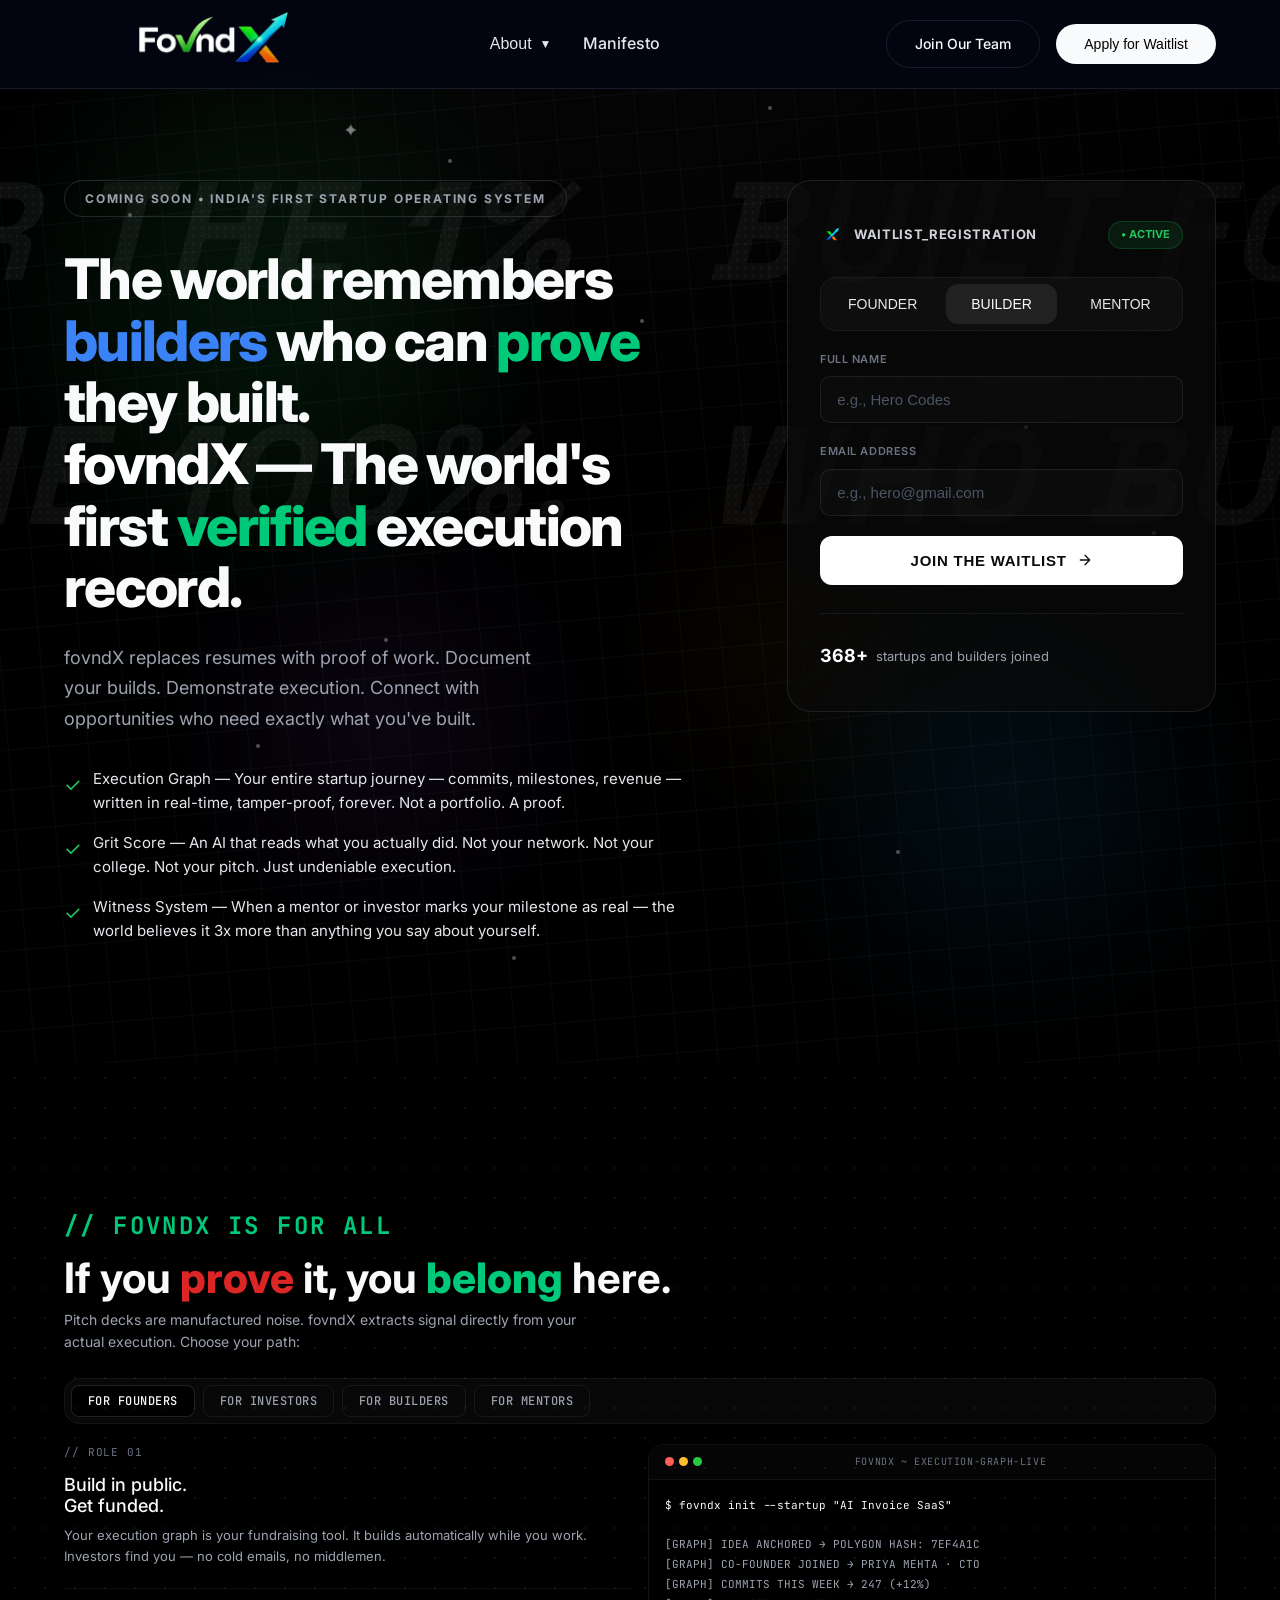
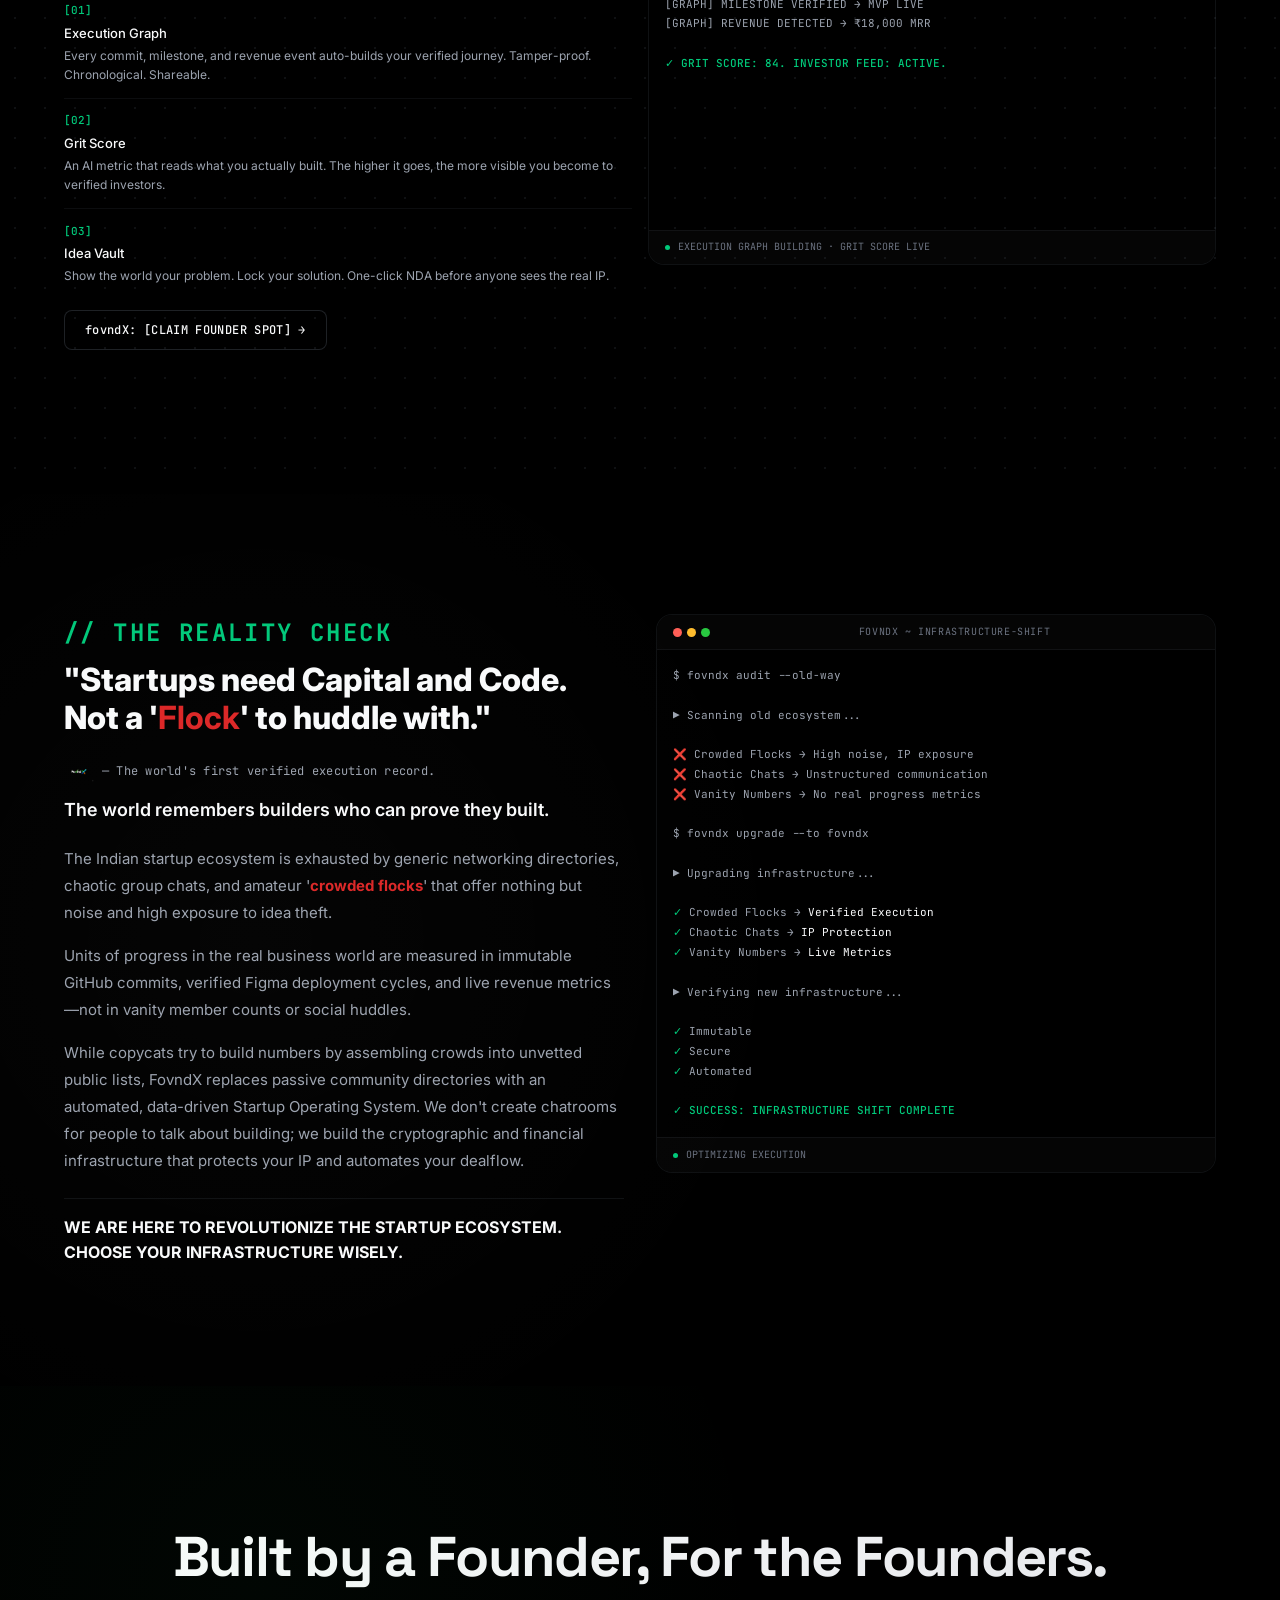
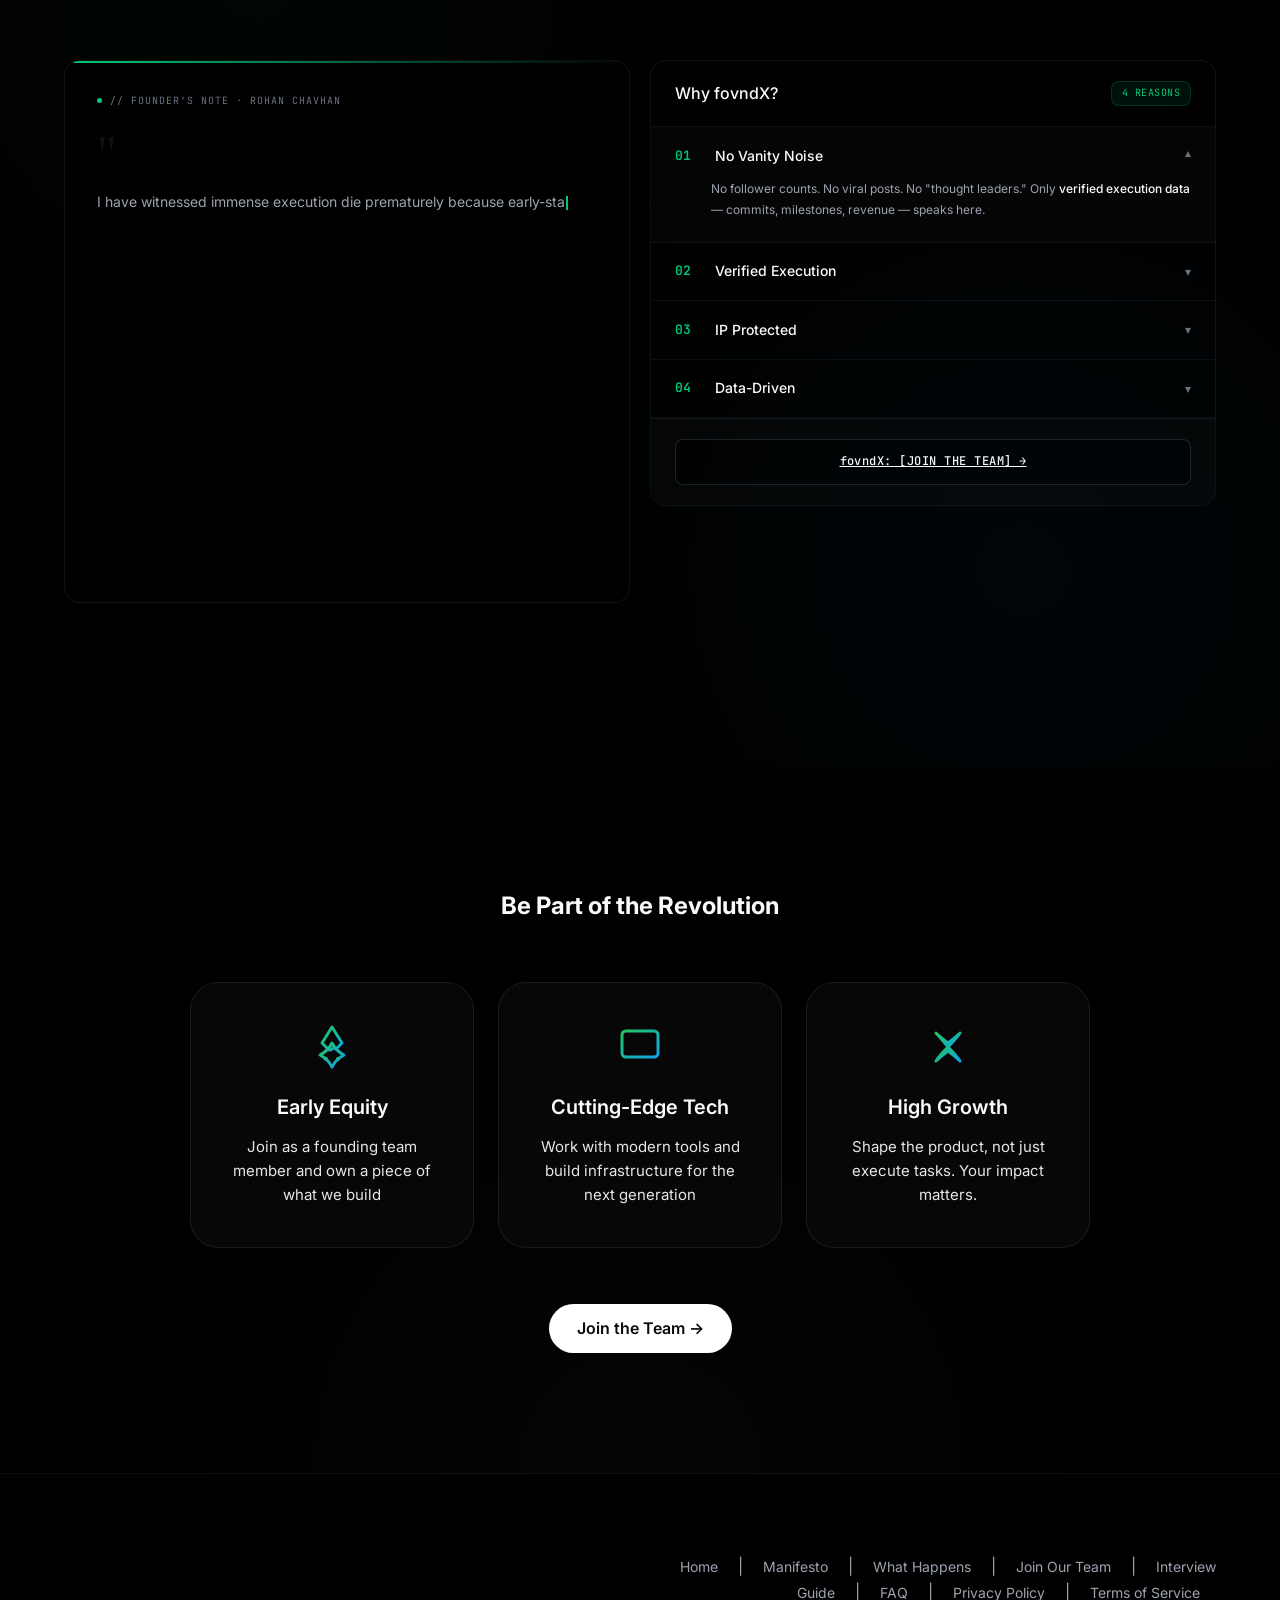
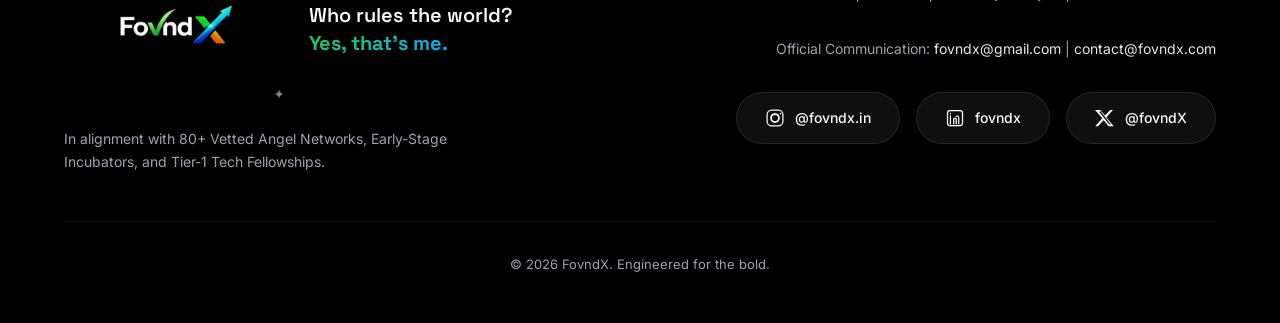
==== commit 3685ca8c: "Update index.html" ====
--- a/index.html
+++ b/index.html
@@ -99,9 +99,9 @@
                         <span class="hero-pill">COMING SOON • INDIA'S FIRST STARTUP OPERATING SYSTEM</span>
                     </div>
                     <h1 class="hero-main-heading">
-                        The world remembers builders who can prove they built.
+                        The world remembers <span id="roleSwitcher" style="color: #3b82f6; font-weight: 800; display: inline-block; min-width: 100px; vertical-align: top;">builders</span> who can <span style="color: #00c97a;">prove</span> they built.
                         <br>
-                        <span class="logo-gradient">fovndX</span> — The world's first verified execution record.
+                        <span style="color: #ffffff;">fovndX</span> — The world's first <span style="color: #00c97a;">verified</span> execution record.
                     </h1>
                     <p class="hero-description">
                         fovndX replaces resumes with proof of work. Document your builds. Demonstrate execution.
@@ -160,7 +160,7 @@
                         </form>
                         
                         <div class="waitlist-footer">
-                            <span class="waitlist-count">368+</span>
+                            <span class="waitlist-count"><span id="waitlistCounter">368</span>+</span>
                             <span class="waitlist-text">startups and builders joined</span>
                         </div>
                     </div>
@@ -1012,6 +1012,107 @@
         </div>
     </footer>
 
+    <script>
+        // Role Switcher Typewriter Animation
+        function roleSwitcher() {
+            const roles = ['builders', 'founders'];
+            const colors = ['#3b82f6', '#f97316'];
+            let currentRoleIndex = 0;
+            let isDeleting = false;
+            let charIndex = 0;
+            
+            const el = document.getElementById('roleSwitcher');
+            if (!el) return;
+            
+            function animate() {
+                const currentRole = roles[currentRoleIndex];
+                const currentColor = colors[currentRoleIndex];
+                
+                el.style.color = currentColor;
+                
+                if (isDeleting) {
+                    charIndex--;
+                    el.textContent = currentRole.substring(0, charIndex);
+                } else {
+                    charIndex++;
+                    el.textContent = currentRole.substring(0, charIndex);
+                }
+                
+                let typeSpeed = isDeleting ? 100 : 150; // Slower typing
+                
+                if (!isDeleting && charIndex === currentRole.length) {
+                    typeSpeed = 2500; // Longer pause at end
+                    isDeleting = true;
+                } else if (isDeleting && charIndex === 0) {
+                    isDeleting = false;
+                    currentRoleIndex = (currentRoleIndex + 1) % roles.length;
+                }
+                
+                setTimeout(animate, typeSpeed);
+            }
+            
+            animate();
+        }
+        
+        // Waitlist Counter with 24-hour increment and counting animation
+        function waitlistCounter() {
+            const counterEl = document.getElementById('waitlistCounter');
+            if (!counterEl) return;
+            
+            const STORAGE_KEY = 'waitlistCount';
+            const LAST_UPDATE_KEY = 'waitlistLastUpdate';
+            const BASE_COUNT = 368;
+            
+            // Initialize or get stored values
+            let currentCount = parseInt(localStorage.getItem(STORAGE_KEY)) || BASE_COUNT;
+            let lastUpdate = localStorage.getItem(LAST_UPDATE_KEY);
+            
+            const now = Date.now();
+            
+            if (lastUpdate) {
+                const hoursSinceUpdate = (now - parseInt(lastUpdate)) / (1000 * 60 * 60);
+                
+                // Add random 4 or 5 every 24 hours
+                if (hoursSinceUpdate >= 24) {
+                    const increments = Math.floor(hoursSinceUpdate / 24);
+                    for (let i = 0; i < increments; i++) {
+                        currentCount += Math.random() < 0.5 ? 4 : 5;
+                    }
+                    localStorage.setItem(STORAGE_KEY, currentCount.toString());
+                    localStorage.setItem(LAST_UPDATE_KEY, now.toString());
+                }
+            } else {
+                // First visit
+                localStorage.setItem(STORAGE_KEY, BASE_COUNT.toString());
+                localStorage.setItem(LAST_UPDATE_KEY, now.toString());
+            }
+            
+            // Counting animation from base to current count
+            const targetCount = currentCount;
+            const startCount = parseInt(counterEl.textContent);
+            const duration = 2000; // 2 seconds
+            const steps = 50;
+            const increment = (targetCount - startCount) / steps;
+            let step = 0;
+            
+            const timer = setInterval(() => {
+                step++;
+                const displayCount = Math.floor(startCount + (increment * step));
+                counterEl.textContent = displayCount;
+                
+                if (step >= steps) {
+                    clearInterval(timer);
+                    counterEl.textContent = targetCount;
+                }
+            }, duration / steps);
+        }
+        
+        // Run animations when DOM loads
+        document.addEventListener('DOMContentLoaded', function() {
+            roleSwitcher();
+            waitlistCounter();
+        });
+    </script>
     <script src="script.js"></script>
 </body>
 </html>
--- a/styles.css
+++ b/styles.css
@@ -552,15 +552,15 @@
 
 .hero-pill {
     display: inline-block;
-    background: rgba(34, 197, 94, 0.1);
-    border: 1px solid rgba(34, 197, 94, 0.2);
+    background: transparent;
+    border: 1px solid rgba(148, 163, 184, 0.2);
     padding: 8px 20px;
     border-radius: 100px;
     font-size: 12px;
     font-weight: 700;
     text-transform: uppercase;
     letter-spacing: 0.15em;
-    color: #22c55e;
+    color: #9ca3af;
 }
 
 .hero-main-heading {
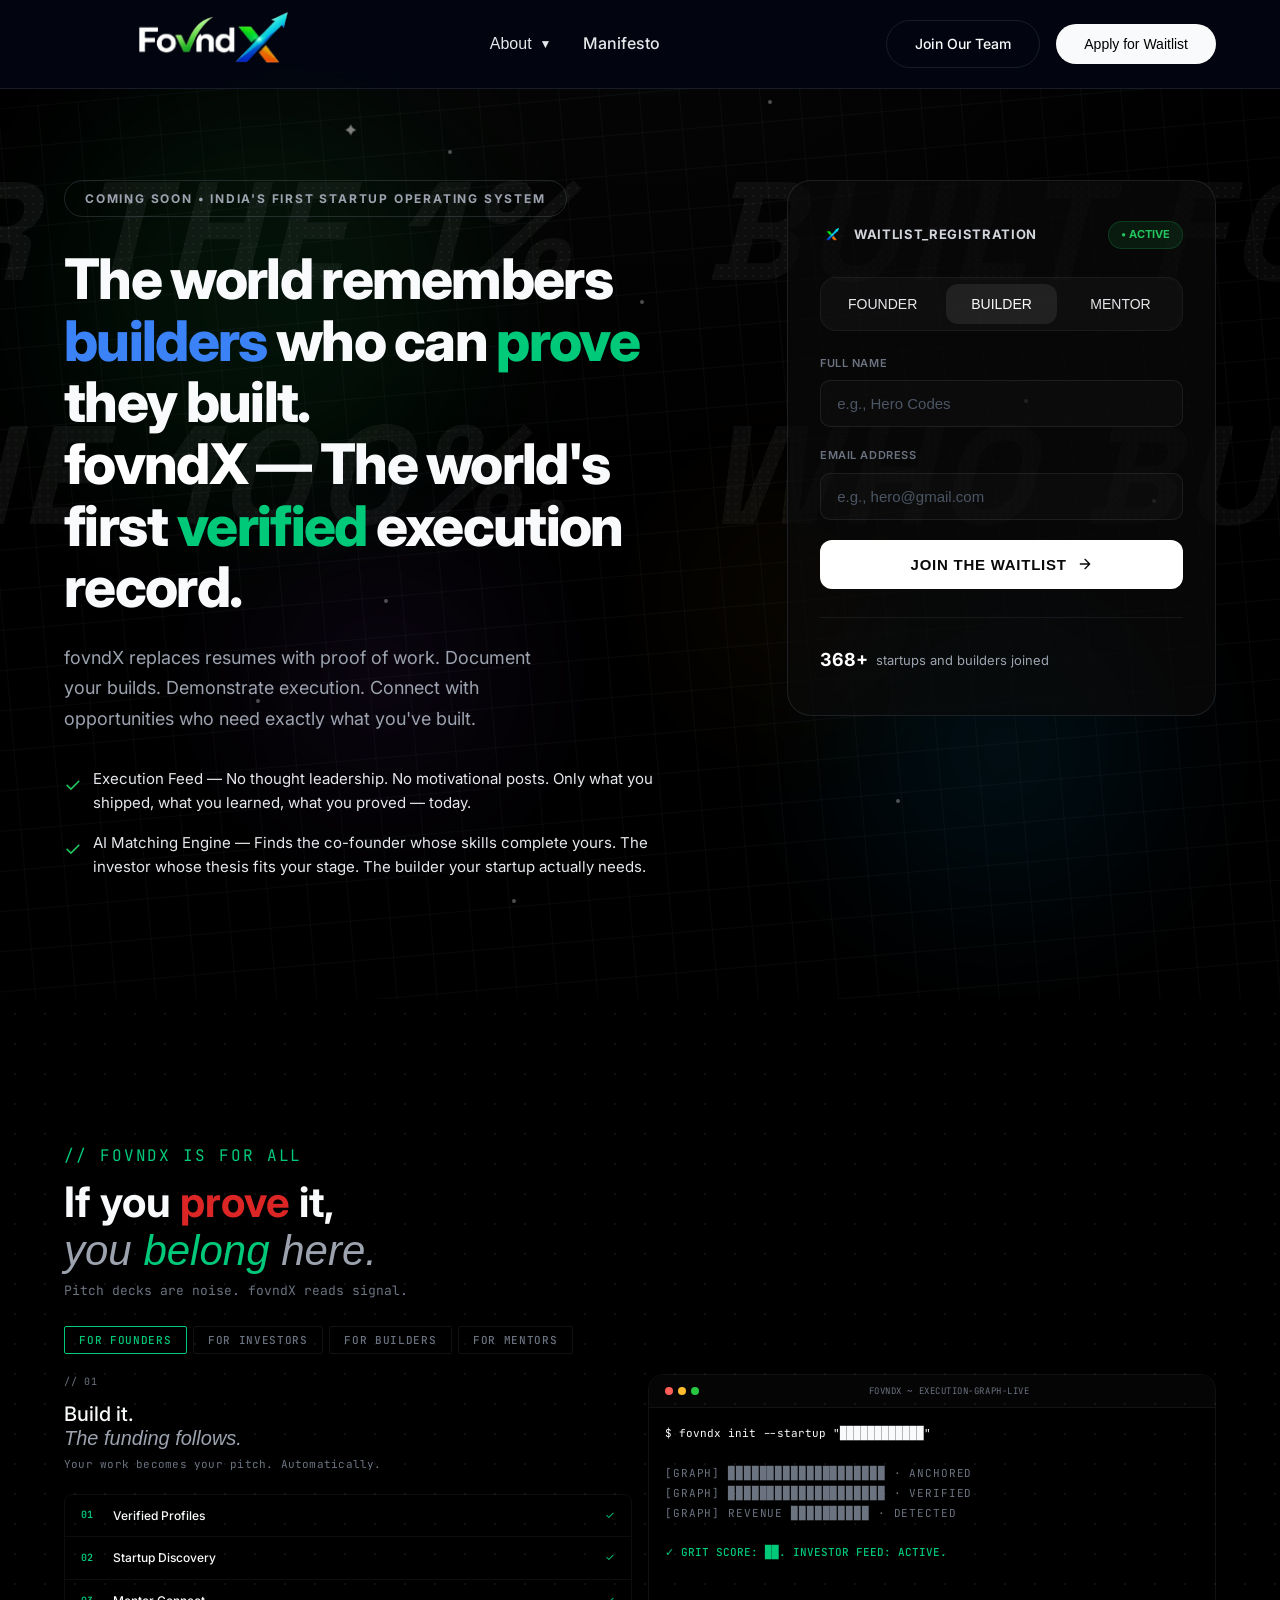
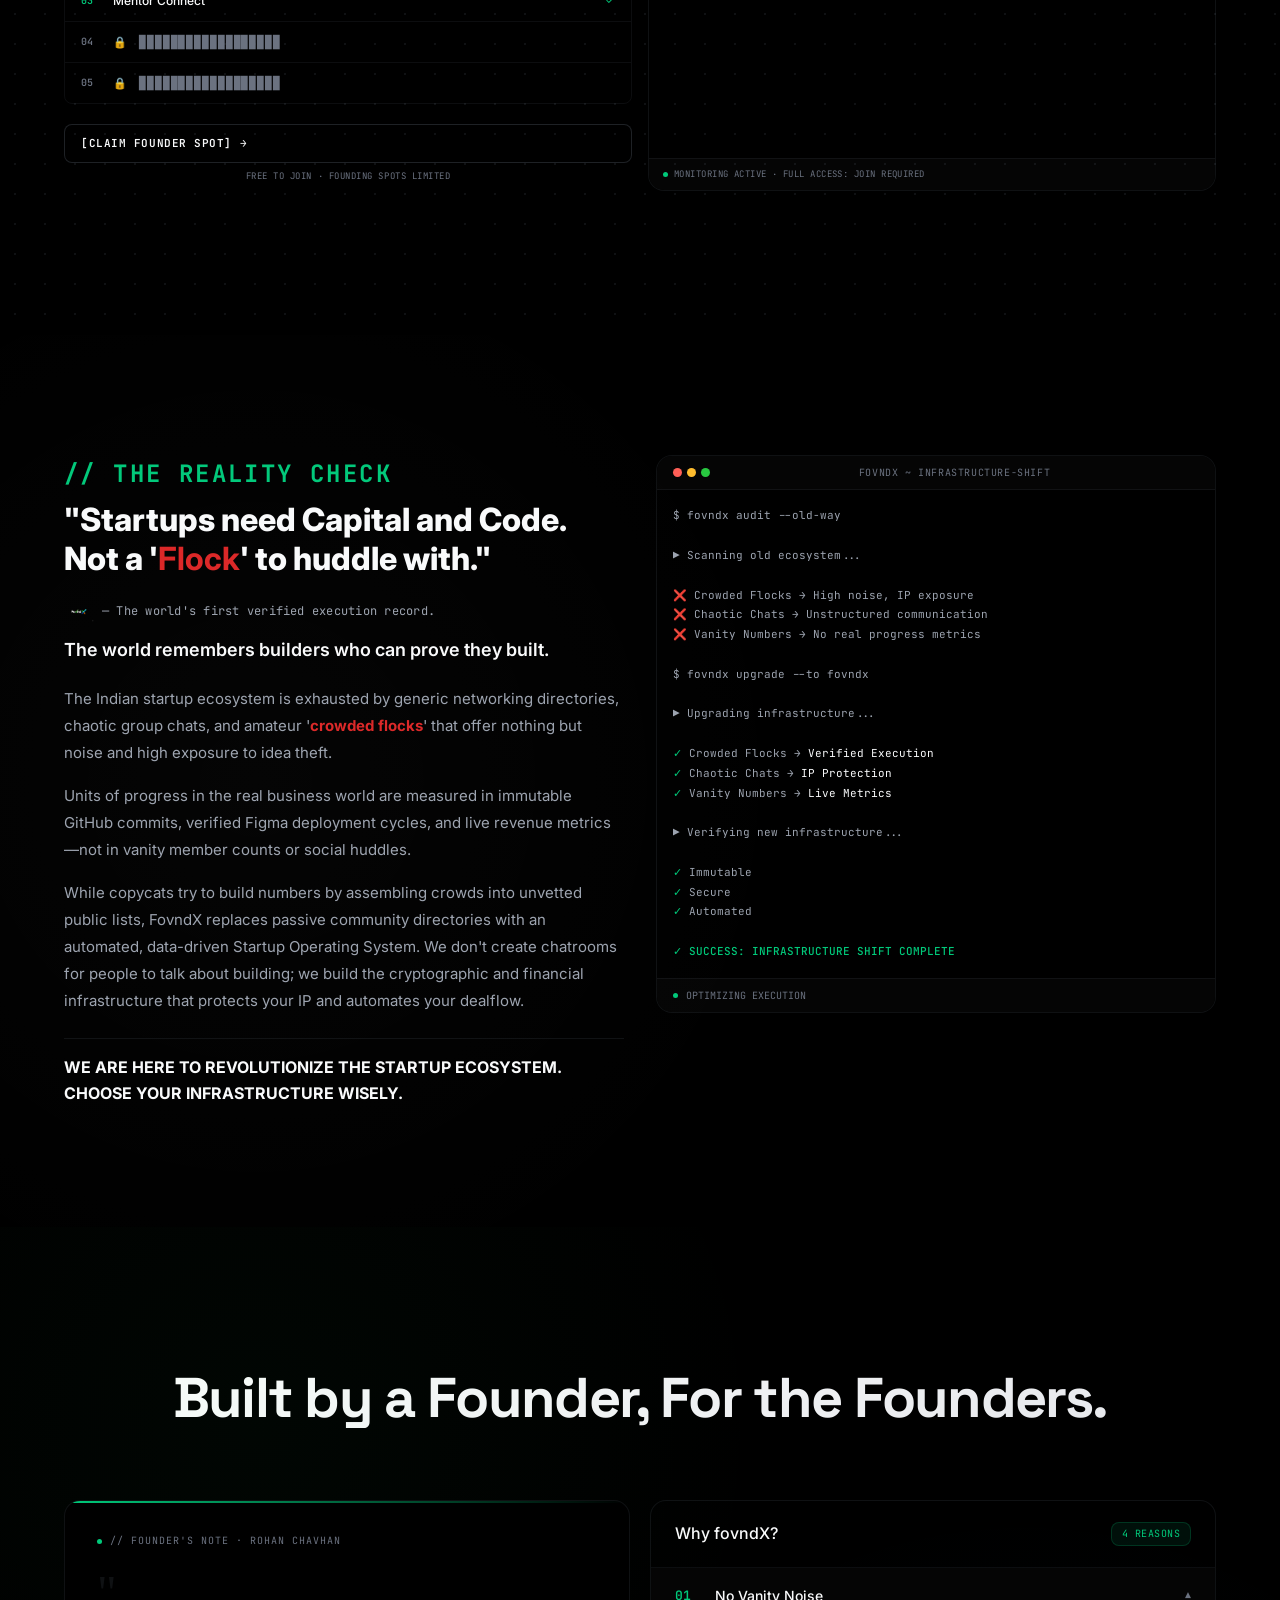
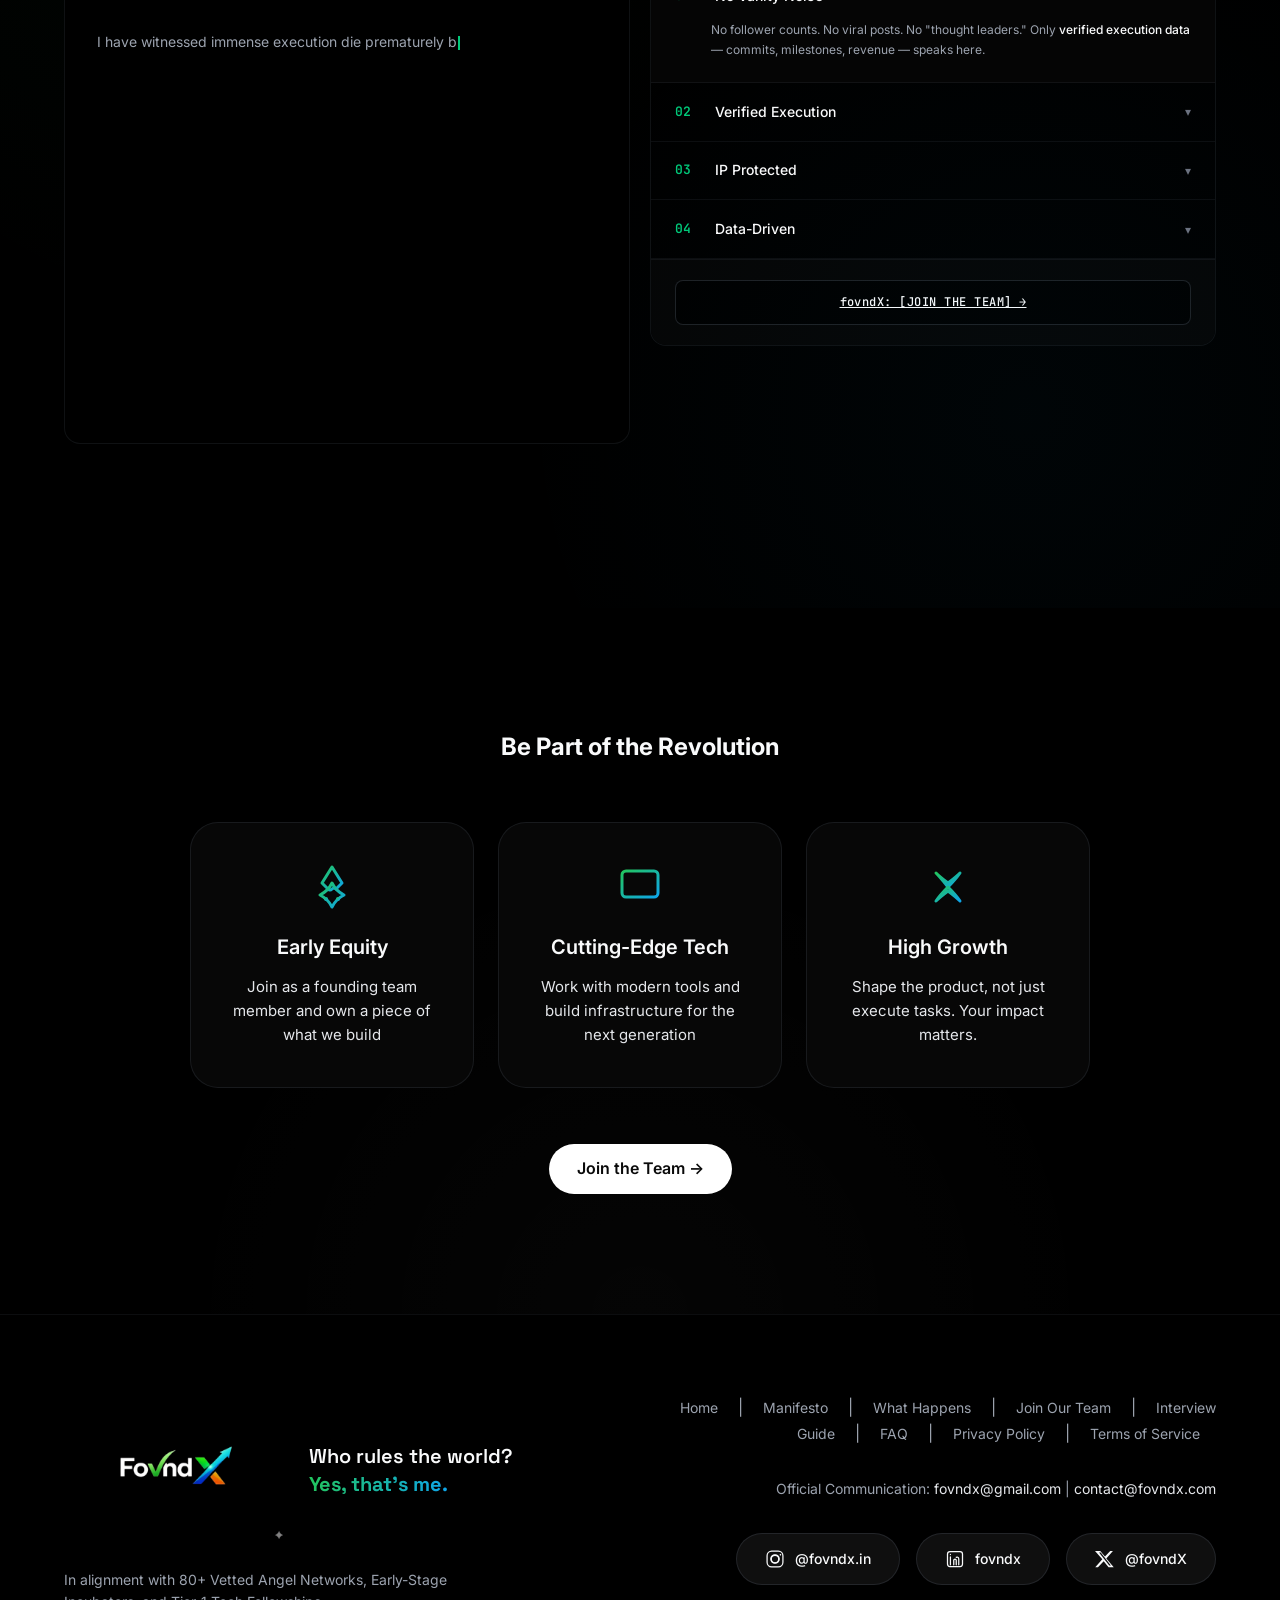
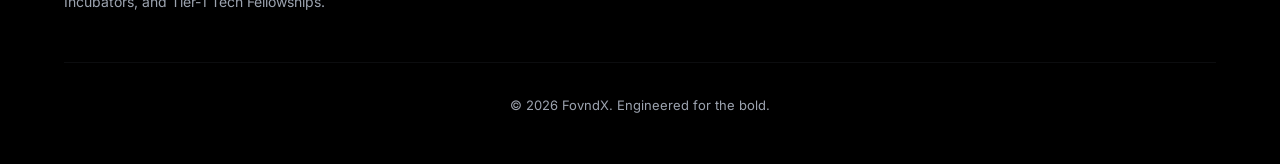
==== commit 14bbfaa3: "Update index.html" ====
--- a/index.html
+++ b/index.html
@@ -110,15 +110,11 @@
                     <div class="hero-features">
                         <div class="hero-feature">
                             <span class="checkmark">✓</span>
-                            <span>Execution Graph — Your entire startup journey — commits, milestones, revenue — written in real-time, tamper-proof, forever. Not a portfolio. A proof.</span>
+                            <span>Execution Feed — No thought leadership. No motivational posts. Only what you shipped, what you learned, what you proved — today.</span>
                         </div>
                         <div class="hero-feature">
                             <span class="checkmark">✓</span>
-                            <span>Grit Score — An AI that reads what you actually did. Not your network. Not your college. Not your pitch. Just undeniable execution.</span>
-                        </div>
-                        <div class="hero-feature">
-                            <span class="checkmark">✓</span>
-                            <span>Witness System — When a mentor or investor marks your milestone as real — the world believes it 3x more than anything you say about yourself.</span>
+                            <span>AI Matching Engine — Finds the co-founder whose skills complete yours. The investor whose thesis fits your stage. The builder your startup actually needs.</span>
                         </div>
                     </div>
                 </div>
@@ -194,216 +190,264 @@
                     background: #000000 !important;
                 }
                 .wrap{padding:1.5rem 0;font-family:var(--font-sans)}
-                .top-label{font-size:24px;font-weight:700;color:var(--color-text-success);letter-spacing:.1em;text-transform:uppercase;margin-bottom:.5rem;font-family:var(--font-mono)}
-                .headline{font-size:42px;font-weight:700;color:var(--color-text-primary);margin-bottom:.35rem;line-height:1.2}
-                .sub{font-size:14px;color:var(--color-text-secondary);margin-bottom:1.5rem;line-height:1.6;max-width:520px}
-                .role-tabs{display:flex;gap:8px;margin-bottom:1.25rem;flex-wrap:wrap}
-                .rtab{font-size:12px;font-weight:500;padding:.45rem 1rem;border:0.5px solid var(--color-border-secondary);border-radius:var(--border-radius-md);background:transparent;color:var(--color-text-secondary);cursor:pointer;transition:all .15s;font-family:var(--font-mono);letter-spacing:.04em}
-                .rtab:hover{color:var(--color-text-primary);border-color:var(--color-border-primary)}
-                .rtab.on{background:var(--color-background-primary);border-color:var(--color-border-primary);color:var(--color-text-primary);border-width:0.5px}
-                .content-area{display:grid;grid-template-columns:1fr 1fr;gap:1rem;align-items:start}
-                .left-panel{}
-                .role-num{font-family:var(--font-mono);font-size:11px;color:var(--color-text-tertiary);letter-spacing:.08em;margin-bottom:.75rem}
-                .role-big{font-size:18px;font-weight:500;color:var(--color-text-primary);margin-bottom:.5rem;line-height:1.2}
-                .role-desc{font-size:13px;color:var(--color-text-secondary);line-height:1.65;margin-bottom:1.25rem}
-                .point-list{display:flex;flex-direction:column;gap:.85rem;margin-bottom:1.5rem}
-                .point{border-top:.5px solid var(--color-border-tertiary);padding-top:.85rem}
-                .p-num{font-family:var(--font-mono);font-size:11px;color:var(--color-text-success);font-weight:500;margin-bottom:.2rem}
-                .p-title{font-size:13px;font-weight:500;color:var(--color-text-primary);margin-bottom:.2rem}
-                .p-desc{font-size:12px;color:var(--color-text-secondary);line-height:1.55}
-                .cta-btn{font-family:var(--font-mono);font-size:12px;font-weight:500;border:.5px solid var(--color-border-primary);border-radius:var(--border-radius-md);padding:.6rem 1.25rem;background:var(--color-background-primary);color:var(--color-text-primary);cursor:pointer;letter-spacing:.03em;transition:all .15s;display:inline-block;text-decoration:none}
-                .cta-btn:hover{background:var(--color-background-secondary)}
-
-                .terminal-box{background:var(--color-background-primary);border:.5px solid var(--color-border-secondary);border-radius:var(--border-radius-lg);overflow:hidden}
-                .t-bar{display:flex;align-items:center;justify-content:space-between;padding:.55rem 1rem;border-bottom:.5px solid var(--color-border-tertiary);background:var(--color-background-secondary)}
-                .t-dots{display:flex;gap:5px}
-                .t-dot{width:9px;height:9px;border-radius:50%}
-                .d-r{background:#ff5f57}.d-y{background:#febc2e}.d-g{background:#28c840}
-                .t-title{font-family:var(--font-mono);font-size:10px;color:var(--color-text-tertiary);letter-spacing:.06em}
-                .t-body{padding:1rem;font-family:var(--font-mono);font-size:11px;line-height:1.8;min-height:220px;position:relative}
-                .t-line{color:var(--color-text-secondary);display:block;opacity:0;transform:translateY(4px);transition:opacity .25s ease,transform .25s ease}
-                .t-line.show{opacity:1;transform:none}
-                .t-cmd{color:var(--color-text-primary)}
-                .t-green{color:var(--color-text-success);font-weight:500}
-                .t-muted{color:var(--color-text-tertiary)}
-                .t-label{color:var(--color-text-secondary)}
-                .t-val{color:var(--color-text-primary)}
-                .t-check{color:var(--color-text-success)}
-                .t-footer{padding:.55rem 1rem;border-top:.5px solid var(--color-border-tertiary);background:var(--color-background-secondary);font-family:var(--font-mono);font-size:10px;color:var(--color-text-tertiary);display:flex;align-items:center;gap:.5rem}
-                .status-dot{width:5px;height:5px;border-radius:50%;background:var(--color-text-success);animation:blink 1.5s infinite}
-                @keyframes blink{0%,100%{opacity:1}50%{opacity:.3}}
-
-                @media(max-width:600px){.content-area{grid-template-columns:1fr}}
+                
+                /* HEADER */
+                .sec-eye{font-family:var(--font-mono);font-size:16px;letter-spacing:.12em;text-transform:uppercase;color:var(--color-text-success);margin-bottom:.6rem}
+                .sec-h{font-size:42px;font-weight:700;color:var(--color-text-primary);line-height:1.15;margin-bottom:.35rem}
+                .sec-h em{font-style:italic;color:var(--color-text-secondary);font-weight:300}
+                .sec-h .prove-it{color:#dc2626}
+                .sec-h .belong{color:#00c97a}
+                .sec-sub{font-size:13px;color:var(--color-text-tertiary);margin-bottom:1.5rem;font-family:var(--font-mono)}
+                
+                /* TABS */
+                .tabs{display:flex;gap:6px;margin-bottom:1.25rem;flex-wrap:wrap}
+                .tab{font-family:var(--font-mono);font-size:11px;font-weight:500;letter-spacing:.06em;padding:.4rem .9rem;border:.5px solid var(--color-border-secondary);border-radius:2px;background:transparent;color:var(--color-text-tertiary);cursor:pointer;transition:all .15s}
+                .tab:hover{color:var(--color-text-primary);border-color:var(--color-border-primary)}
+                .tab.on{background:var(--color-background-primary);border-color:var(--color-text-success);color:var(--color-text-success)}
+                
+                /* MAIN GRID */
+                .main-grid{display:grid;grid-template-columns:1fr 1fr;gap:1rem;align-items:start}
+                
+                /* LEFT */
+                .left{}
+                .role-eye{font-family:var(--font-mono);font-size:10px;color:var(--color-text-tertiary);letter-spacing:.08em;margin-bottom:.75rem}
+                .role-title{font-size:20px;font-weight:500;color:var(--color-text-primary);line-height:1.2;margin-bottom:.35rem}
+                .role-title em{font-style:italic;font-weight:300;color:var(--color-text-secondary)}
+                .role-desc{font-family:var(--font-mono);font-size:11px;color:var(--color-text-tertiary);margin-bottom:1.25rem;letter-spacing:.02em}
+                
+                /* FEATURE LIST */
+                .feat-list{display:flex;flex-direction:column;gap:0;margin-bottom:1.25rem;border:.5px solid var(--color-border-tertiary);border-radius:var(--border-radius-md);overflow:hidden}
+                
+                .feat-row{display:flex;align-items:center;gap:.75rem;padding:.7rem 1rem;border-bottom:.5px solid var(--color-border-tertiary);transition:background .15s;position:relative}
+                .feat-row:last-child{border-bottom:none}
+                .feat-row.visible:hover{background:var(--color-background-secondary)}
+                .feat-row.locked{cursor:pointer}
+                .feat-row.locked:hover{background:var(--color-background-secondary)}
+                
+                .feat-num{font-family:var(--font-mono);font-size:10px;color:var(--color-text-success);font-weight:600;width:20px;flex-shrink:0}
+                .feat-num.lk{color:var(--color-text-tertiary)}
+                
+                .feat-name{font-size:12px;font-weight:500;color:var(--color-text-primary);flex:1}
+                .feat-check{font-size:11px;color:var(--color-text-success)}
+                
+                /* LOCKED ROW */
+                .lock-icon{font-size:11px;color:var(--color-text-tertiary);flex-shrink:0}
+                .redacted{font-family:var(--font-mono);font-size:11px;color:var(--color-text-tertiary);flex:1;letter-spacing:.08em;user-select:none;transition:all .2s}
+                .feat-row.locked:hover .redacted{color:var(--color-text-secondary);letter-spacing:.02em}
+                
+                /* TOOLTIP */
+                .lock-tooltip{position:absolute;right:1rem;top:50%;transform:translateY(-50%);font-family:var(--font-mono);font-size:10px;color:var(--color-text-success);background:var(--color-background-secondary);border:.5px solid var(--color-border-secondary);padding:.2rem .6rem;border-radius:2px;opacity:0;transition:opacity .2s;pointer-events:none;white-space:nowrap}
+                .feat-row.locked:hover .lock-tooltip{opacity:1}
+                
+                /* CTA */
+                .role-cta{width:100%;font-family:var(--font-mono);font-size:11px;font-weight:600;letter-spacing:.05em;padding:.7rem 1rem;border:.5px solid var(--color-border-primary);border-radius:var(--border-radius-md);background:var(--color-background-primary);color:var(--color-text-primary);cursor:pointer;transition:all .2s;display:flex;align-items:center;justify-content:space-between;margin-bottom:.4rem}
+                .role-cta:hover{border-color:var(--color-text-success);color:var(--color-text-success)}
+                .cta-note{font-family:var(--font-mono);font-size:9px;color:var(--color-text-tertiary);letter-spacing:.06em;text-align:center}
+                
+                /* TERMINAL */
+                .terminal{background:var(--color-background-primary);border:.5px solid var(--color-border-secondary);border-radius:var(--border-radius-lg);overflow:hidden}
+                .t-bar{display:flex;align-items:center;justify-content:space-between;padding:.5rem .85rem;border-bottom:.5px solid var(--color-border-tertiary);background:var(--color-background-secondary)}
+                .t-dots{display:flex;gap:4px}
+                .td{width:8px;height:8px;border-radius:50%}
+                .dr{background:#ff5f57}.dy{background:#febc2e}.dg{background:#28c840}
+                .t-name{font-family:var(--font-mono);font-size:9px;color:var(--color-text-tertiary);letter-spacing:.06em}
+                .t-body{padding:1rem;font-family:var(--font-mono);font-size:11px;line-height:1.9;min-height:200px}
+                .tl{display:block;opacity:0;transform:translateY(3px);transition:opacity .25s ease,transform .25s ease;color:var(--color-text-secondary)}
+                .tl.s{opacity:1;transform:none}
+                .tl.cmd{color:var(--color-text-primary)}
+                .tl.grn{color:var(--color-text-success);font-weight:500}
+                .tl.dim{color:var(--color-text-tertiary)}
+                .tl.val{color:var(--color-text-primary)}
+                .tl.red{color:var(--color-text-tertiary);letter-spacing:.08em}
+                .t-foot{padding:.5rem .85rem;border-top:.5px solid var(--color-border-tertiary);background:var(--color-background-secondary);font-family:var(--font-mono);font-size:9px;color:var(--color-text-tertiary);display:flex;align-items:center;gap:.4rem;letter-spacing:.05em}
+                .t-dot-live{width:5px;height:5px;border-radius:50%;background:var(--color-text-success);animation:bl 1.5s infinite;flex-shrink:0}
+                @keyframes bl{0%,100%{opacity:1}50%{opacity:.2}}
+                
+                @media(max-width:580px){.main-grid{grid-template-columns:1fr}}
             </style>
-
+            
             <div class="wrap">
-                <div class="top-label">// fovndX is for all</div>
-                <div class="headline">If you <span style="color: #dc2626; font-weight: 800;">prove</span> it, you <span style="color: #00c97a; font-weight: 800;">belong</span> here.</div>
-                <p class="sub">Pitch decks are manufactured noise. fovndX extracts signal directly from your actual execution. Choose your path:</p>
-
-                <div class="role-tabs">
-                    <button class="rtab on" onclick="switchRole('founder',this)">FOR FOUNDERS</button>
-                    <button class="rtab" onclick="switchRole('investor',this)">FOR INVESTORS</button>
-                    <button class="rtab" onclick="switchRole('builder',this)">FOR BUILDERS</button>
-                    <button class="rtab" onclick="switchRole('mentor',this)">FOR MENTORS</button>
-                </div>
-
-                <div class="content-area">
-                    <div class="left-panel" id="leftPanel"></div>
-                    <div class="terminal-box">
+                <div class="sec-eye">// fovndX is for all</div>
+                <div class="sec-h">If you <span class="prove-it">prove</span> it,<br><em>you <span class="belong">belong</span> here.</em></div>
+                <div class="sec-sub">Pitch decks are noise. fovndX reads signal.</div>
+            
+                <div class="tabs">
+                    <button class="tab on" onclick="sw('founder',this)">FOR FOUNDERS</button>
+                    <button class="tab" onclick="sw('investor',this)">FOR INVESTORS</button>
+                    <button class="tab" onclick="sw('builder',this)">FOR BUILDERS</button>
+                    <button class="tab" onclick="sw('mentor',this)">FOR MENTORS</button>
+                </div>
+            
+                <div class="main-grid">
+                    <div class="left" id="leftCol"></div>
+                    <div class="terminal">
                         <div class="t-bar">
-                            <div class="t-dots"><div class="t-dot d-r"></div><div class="t-dot d-y"></div><div class="t-dot d-g"></div></div>
-                            <div class="t-title" id="tTitle">FOVNDX ~ EXECUTION-GRAPH-LIVE</div>
+                            <div class="t-dots"><div class="td dr"></div><div class="td dy"></div><div class="td dg"></div></div>
+                            <div class="t-name" id="tName">FOVNDX ~ EXECUTION-GRAPH-LIVE</div>
                             <div></div>
                         </div>
                         <div class="t-body" id="tBody"></div>
-                        <div class="t-footer"><div class="status-dot"></div><span id="tStatus">MONITORING ACTIVE</span></div>
+                        <div class="t-foot"><div class="t-dot-live"></div><span id="tFoot">MONITORING ACTIVE · ACCESS PARTIAL</span></div>
                     </div>
                 </div>
             </div>
-
+            
             <script>
-                const roles = {
+                const data = {
                     founder: {
-                        num: '// ROLE 01',
-                        title: 'Build in public.\nGet funded.',
-                        desc: 'Your execution graph is your fundraising tool. It builds automatically while you work. Investors find you — no cold emails, no middlemen.',
-                        points: [
-                            { n: '[01]', t: 'Execution Graph', d: 'Every commit, milestone, and revenue event auto-builds your verified journey. Tamper-proof. Chronological. Shareable.' },
-                            { n: '[02]', t: 'Grit Score', d: 'An AI metric that reads what you actually built. The higher it goes, the more visible you become to verified investors.' },
-                            { n: '[03]', t: 'Idea Vault', d: 'Show the world your problem. Lock your solution. One-click NDA before anyone sees the real IP.' }
+                        eye: '// 01',
+                        title: 'Build it.<br><em>The funding follows.</em>',
+                        desc: 'Your work becomes your pitch. Automatically.',
+                        features: [
+                            { n:'01', name:'Verified Profiles', locked:false, check:'✓' },
+                            { n:'02', name:'Startup Discovery', locked:false, check:'✓' },
+                            { n:'03', name:'Mentor Connect',    locked:false, check:'✓' },
+                            { n:'04', locked:true,  hint:'"Replaces your pitch deck."' },
+                            { n:'05', locked:true,  hint:'"Your execution, scored."'  },
                         ],
-                        cta: 'fovndX: [CLAIM FOUNDER SPOT] →',
-                        tTitle: 'FOVNDX ~ EXECUTION-GRAPH-LIVE',
-                        tStatus: 'EXECUTION GRAPH BUILDING · GRIT SCORE LIVE',
+                        cta: '[CLAIM FOUNDER SPOT] →',
+                        note: 'FREE TO JOIN · FOUNDING SPOTS LIMITED',
+                        tName: 'FOVNDX ~ EXECUTION-GRAPH-LIVE',
+                        tFoot: 'MONITORING ACTIVE · FULL ACCESS: JOIN REQUIRED',
                         lines: [
-                            { cls: 't-cmd', text: '$ fovndx init --startup "AI Invoice SaaS"' },
-                            { cls: 't-muted', text: '' },
-                            { cls: 't-label', text: '[GRAPH] IDEA ANCHORED → POLYGON HASH: 7EF4A1C' },
-                            { cls: 't-label', text: '[GRAPH] CO-FOUNDER JOINED → PRIYA MEHTA · CTO' },
-                            { cls: 't-label', text: '[GRAPH] COMMITS THIS WEEK → 247 (+12%)' },
-                            { cls: 't-label', text: '[GRAPH] MILESTONE VERIFIED → MVP LIVE' },
-                            { cls: 't-label', text: '[GRAPH] REVENUE DETECTED → ₹18,000 MRR' },
-                            { cls: 't-muted', text: '' },
-                            { cls: 't-green', text: '✓ GRIT SCORE: 84. INVESTOR FEED: ACTIVE.' },
+                            { c:'cmd', t:'$ fovndx init --startup "████████████"' },
+                            { c:'dim', t:'' },
+                            { c:'red', t:'[GRAPH] ████████████████████  · ANCHORED' },
+                            { c:'red', t:'[GRAPH] ████████████████████  · VERIFIED' },
+                            { c:'red', t:'[GRAPH] REVENUE ██████████    · DETECTED' },
+                            { c:'dim', t:'' },
+                            { c:'grn', t:'✓ GRIT SCORE: ██.  INVESTOR FEED: ACTIVE.' },
                         ]
                     },
                     investor: {
-                        num: '// ROLE 02',
-                        title: 'Better deals.\nZero noise.',
-                        desc: 'Filter by Grit Score. Review verified execution data before a single call. Due diligence in hours, not months.',
-                        points: [
-                            { n: '[01]', t: 'Grit Score filter', d: 'Set your minimum Grit Score. Only see founders who are actually building — not just pitching.' },
-                            { n: '[02]', t: 'Execution Graph DD', d: 'Every startup\'s complete verified journey is one click away. Commits, milestones, revenue — all real, all timestamped.' },
-                            { n: '[03]', t: '1-click NDA access', d: 'Request deep access instantly. Digital NDA signed, vault unlocked, financials visible — in seconds.' }
+                        eye: '// 02',
+                        title: 'See what<br><em>others can\'t.</em>',
+                        desc: 'Signal, not noise.',
+                        features: [
+                            { n:'01', name:'Startup Discovery',       locked:false, check:'✓' },
+                            { n:'02', name:'Verified Founder Profiles',locked:false, check:'✓' },
+                            { n:'03', name:'Mentor Network Access',   locked:false, check:'✓' },
+                            { n:'04', locked:true, hint:'"Filter by execution score."' },
+                            { n:'05', locked:true, hint:'"Due diligence in minutes."'  },
                         ],
-                        cta: 'fovndX: [ACCESS DEAL FLOW] →',
-                        tTitle: 'FOVNDX ~ DEAL-FILTER-ENGINE',
-                        tStatus: 'DEAL FLOW MONITORING · ENCRYPTED',
+                        cta: '[ACCESS DEAL FLOW] →',
+                        note: 'VERIFIED INVESTORS ONLY · KYC REQUIRED',
+                        tName: 'FOVNDX ~ DEAL-FILTER-ENGINE',
+                        tFoot: 'DEAL FLOW LIVE · DETAILS: NDA REQUIRED',
                         lines: [
-                            { cls: 't-cmd', text: '$ fovndx filter --grit-min 80 --stage MVP' },
-                            { cls: 't-muted', text: '' },
-                            { cls: 't-label', text: 'SCANNING VERIFIED STARTUP POOL...' },
-                            { cls: 't-muted', text: '' },
-                            { cls: 't-val', text: '[MATCH] Rahul Sharma    · Grit 84 · FinTech SaaS' },
-                            { cls: 't-val', text: '[MATCH] Sneha Patil     · Grit 91 · HealthAI' },
-                            { cls: 't-val', text: '[MATCH] Arjun Nair      · Grit 87 · EdTech B2B' },
-                            { cls: 't-muted', text: '' },
-                            { cls: 't-green', text: '✓ 3 VERIFIED MATCHES. NO COLD EMAILS NEEDED.' },
+                            { c:'cmd', t:'$ fovndx filter --grit-min 80' },
+                            { c:'dim', t:'' },
+                            { c:'red', t:'[MATCH] ████████████  · Grit ██' },
+                            { c:'red', t:'[MATCH] ████████████  · Grit ██' },
+                            { c:'red', t:'[MATCH] ████████████  · Grit ██' },
+                            { c:'dim', t:'' },
+                            { c:'grn', t:'✓ 3 VERIFIED.  DETAILS: NDA REQUIRED.' },
                         ]
                     },
                     builder: {
-                        num: '// ROLE 03',
-                        title: 'Your work\nis your CV.',
-                        desc: 'GitHub commits, completed gigs, witnessed contributions — all build your Grit Score. The best builders get the best opportunities.',
-                        points: [
-                            { n: '[01]', t: 'Proof of work parser', d: 'fovndX reads your GitHub history and converts real commits into verified reputation. No resume needed.' },
-                            { n: '[02]', t: 'Merit-based gig access', d: 'High Grit Score unlocks premium gigs from verified startups. Better score, better work, better pay.' },
-                            { n: '[03]', t: 'Portable reputation', d: 'One URL. Every commit. Every completed gig. Witnessed forever. Share anywhere, own it always.' }
+                        eye: '// 03',
+                        title: 'Your commits<br><em>speak louder.</em>',
+                        desc: 'No resume needed.',
+                        features: [
+                            { n:'01', name:'Gig Marketplace',  locked:false, check:'✓' },
+                            { n:'02', name:'Verified Profile', locked:false, check:'✓' },
+                            { n:'03', name:'Community Feed',   locked:false, check:'✓' },
+                            { n:'04', locked:true, hint:'"Proof parsed from GitHub."'    },
+                            { n:'05', locked:true, hint:'"One URL. Forever portable."'   },
                         ],
-                        cta: 'fovndX: [CLAIM BUILDER SPOT] →',
-                        tTitle: 'FOVNDX ~ PROOF-OF-WORK-PARSER',
-                        tStatus: 'PARSING GITHUB HISTORY · LIVE',
+                        cta: '[CLAIM BUILDER SPOT] →',
+                        note: 'FREE TO JOIN · GRIT SCORE STARTS ON SIGNUP',
+                        tName: 'FOVNDX ~ PROOF-OF-WORK-PARSER',
+                        tFoot: 'PARSING ACTIVE · FULL PROFILE: JOIN REQUIRED',
                         lines: [
-                            { cls: 't-cmd', text: '$ fovndx parse --github @yourhandle' },
-                            { cls: 't-muted', text: '' },
-                            { cls: 't-label', text: 'COMMITS STREAK    → 47 days continuous' },
-                            { cls: 't-label', text: 'REPOS CONTRIBUTED → 12 verified' },
-                            { cls: 't-label', text: 'GIGS COMPLETED    → 8 · rating 4.9/5' },
-                            { cls: 't-label', text: 'WITNESS EVENTS    → 3 · weight ×3' },
-                            { cls: 't-label', text: 'GRIT SCORE        → 79 → 83 ↑' },
-                            { cls: 't-muted', text: '' },
-                            { cls: 't-green', text: '✓ PROOF PARSED. PREMIUM GIGS UNLOCKED.' },
+                            { c:'cmd', t:'$ fovndx parse --github @████████' },
+                            { c:'dim', t:'' },
+                            { c:'red', t:'STREAK      →  ██ days continuous' },
+                            { c:'red', t:'REPOS       →  ██ verified'        },
+                            { c:'red', t:'GRIT SCORE  →  ██ → ██ ↑'         },
+                            { c:'dim', t:'' },
+                            { c:'grn', t:'✓ PROOF PARSED.  ACCESS: JOIN TO UNLOCK.' },
                         ]
                     },
                     mentor: {
-                        num: '// ROLE 04',
-                        title: 'Your legacy,\nquantified.',
-                        desc: 'Every startup you help succeed raises your Authority Score. Advisory equity lets your expertise compound into real financial upside.',
-                        points: [
-                            { n: '[01]', t: 'Authority Score', d: 'Every witnessed milestone and mentee success permanently raises your Authority Score. Your impact, on record.' },
-                            { n: '[02]', t: 'AI-matched founders', d: 'No cold inbound. fovndX matches you with founders who need exactly your industry and stage expertise.' },
-                            { n: '[03]', t: 'Advisory equity engine', d: 'Standard advisory equity agreements, vesting schedules, and cap table basics — built in, legally templated.' }
+                        eye: '// 04',
+                        title: 'Your legacy,<br><em>on record.</em>',
+                        desc: 'Impact that compounds.',
+                        features: [
+                            { n:'01', name:'Mentor Connect',    locked:false, check:'✓' },
+                            { n:'02', name:'Founder Discovery', locked:false, check:'✓' },
+                            { n:'03', name:'Community Access',  locked:false, check:'✓' },
+                            { n:'04', locked:true, hint:'"Your impact, quantified."'    },
+                            { n:'05', locked:true, hint:'"Equity. Automatically."'      },
                         ],
-                        cta: 'fovndX: [CLAIM MENTOR SPOT] →',
-                        tTitle: 'FOVNDX ~ AUTHORITY-SCORE-ENGINE',
-                        tStatus: 'AUTHORITY SCORE COMPOUNDING · LIVE',
+                        cta: '[CLAIM MENTOR SPOT] →',
+                        note: 'VERIFIED MENTORS ONLY · APPLICATION REQUIRED',
+                        tName: 'FOVNDX ~ AUTHORITY-SCORE-ENGINE',
+                        tFoot: 'LEGACY TRACKING · FULL DATA: JOIN REQUIRED',
                         lines: [
-                            { cls: 't-cmd', text: '$ fovndx mentor --profile @your-handle' },
-                            { cls: 't-muted', text: '' },
-                            { cls: 't-label', text: 'STARTUPS MENTORED    → 12 verified' },
-                            { cls: 't-label', text: 'MILESTONES WITNESSED → 34 anchored' },
-                            { cls: 't-label', text: 'FUNDING FACILITATED  → ₹2.4Cr' },
-                            { cls: 't-label', text: 'ADVISORY EQUITY HELD → 3 companies' },
-                            { cls: 't-muted', text: '' },
-                            { cls: 't-val', text: 'AUTHORITY SCORE → 91 / 100' },
-                            { cls: 't-muted', text: '' },
-                            { cls: 't-green', text: '✓ LEGACY QUANTIFIED. FOUNDERS INCOMING.' },
+                            { c:'cmd', t:'$ fovndx mentor --scan @████████' },
+                            { c:'dim', t:'' },
+                            { c:'red', t:'STARTUPS HELPED   →  ██ verified'  },
+                            { c:'red', t:'EQUITY HELD       →  ██ companies' },
+                            { c:'red', t:'AUTHORITY SCORE   →  ██ / 100'     },
+                            { c:'dim', t:'' },
+                            { c:'grn', t:'✓ LEGACY QUANTIFIED.  JOIN TO UNLOCK.' },
                         ]
                     }
                 };
-
+                
                 function buildLeft(r) {
-                    const d = roles[r];
+                    const d = data[r];
+                    const feats = d.features.map((f,i) => {
+                        if (!f.locked) return `
+                            <div class="feat-row visible">
+                                <span class="feat-num">${f.n}</span>
+                                <span class="feat-name">${f.name}</span>
+                                <span class="feat-check">${f.check}</span>
+                            </div>`;
+                        return `
+                            <div class="feat-row locked">
+                                <span class="feat-num lk">${f.n}</span>
+                                <span class="lock-icon">🔒</span>
+                                <span class="redacted">██████████████████</span>
+                                <span class="lock-tooltip">${f.hint}</span>
+                            </div>`;
+                    }).join('');
+                
                     return `
-                        <div class="role-num">${d.num}</div>
-                        <div class="role-big">${d.title.replace('\n','<br>')}</div>
+                        <div class="role-eye">${d.eye}</div>
+                        <div class="role-title" style="font-size:20px;font-weight:500;color:var(--color-text-primary);line-height:1.2;margin-bottom:.35rem">${d.title}</div>
                         <div class="role-desc">${d.desc}</div>
-                        <div class="point-list">${d.points.map(p=>`
-                            <div class="point">
-                                <div class="p-num">${p.n}</div>
-                                <div class="p-title">${p.t}</div>
-                                <div class="p-desc">${p.d}</div>
-                            </div>`).join('')}
-                        </div>
-                        <a href="https://docs.google.com/forms/d/e/1FAIpQLSdrwDmT7ADW0hNwKk0fHFYaaN4RCf4Vatu7eyeGnV5HH7CukA/viewform?usp=publish-editor" target="_blank" rel="noopener noreferrer" class="cta-btn">${d.cta}</a>
+                        <div class="feat-list">${feats}</div>
+                        <button class="role-cta"><span>${d.cta}</span></button>
+                        <div class="cta-note">${d.note}</div>
                     `;
                 }
-
+                
                 function buildTerminal(r) {
-                    const d = roles[r];
-                    document.getElementById('tTitle').textContent = d.tTitle;
-                    document.getElementById('tStatus').textContent = d.tStatus;
+                    const d = data[r];
+                    document.getElementById('tName').textContent = d.tName;
+                    document.getElementById('tFoot').textContent = d.tFoot;
                     const body = document.getElementById('tBody');
-                    body.innerHTML = d.lines.map((l,i)=>
-                        `<span class="t-line ${l.cls}" id="tl${i}">${l.text || '&nbsp;'}</span>`
+                    body.innerHTML = d.lines.map((l,i) => 
+                        `<span class="tl ${l.c}" id="tl${i}">${l.t || '&nbsp;'}</span>`
                     ).join('');
-                    d.lines.forEach((_,i)=>{
-                        setTimeout(()=>{
+                    d.lines.forEach((_,i) => {
+                        setTimeout(() => {
                             const el = document.getElementById('tl'+i);
-                            if(el) el.classList.add('show');
-                        }, i * 120);
+                            if (el) el.classList.add('s');
+                        }, i * 110);
                     });
                 }
-
-                function switchRole(r, btn) {
-                    document.querySelectorAll('.rtab').forEach(b=>b.classList.remove('on'));
+                
+                function sw(r, btn) {
+                    document.querySelectorAll('.tab').forEach(b => b.classList.remove('on'));
                     btn.classList.add('on');
-                    document.getElementById('leftPanel').innerHTML = buildLeft(r);
+                    document.getElementById('leftCol').innerHTML = buildLeft(r);
                     buildTerminal(r);
                 }
-
-                document.getElementById('leftPanel').innerHTML = buildLeft('founder');
+                
+                document.getElementById('leftCol').innerHTML = buildLeft('founder');
                 buildTerminal('founder');
             </script>
         </div>
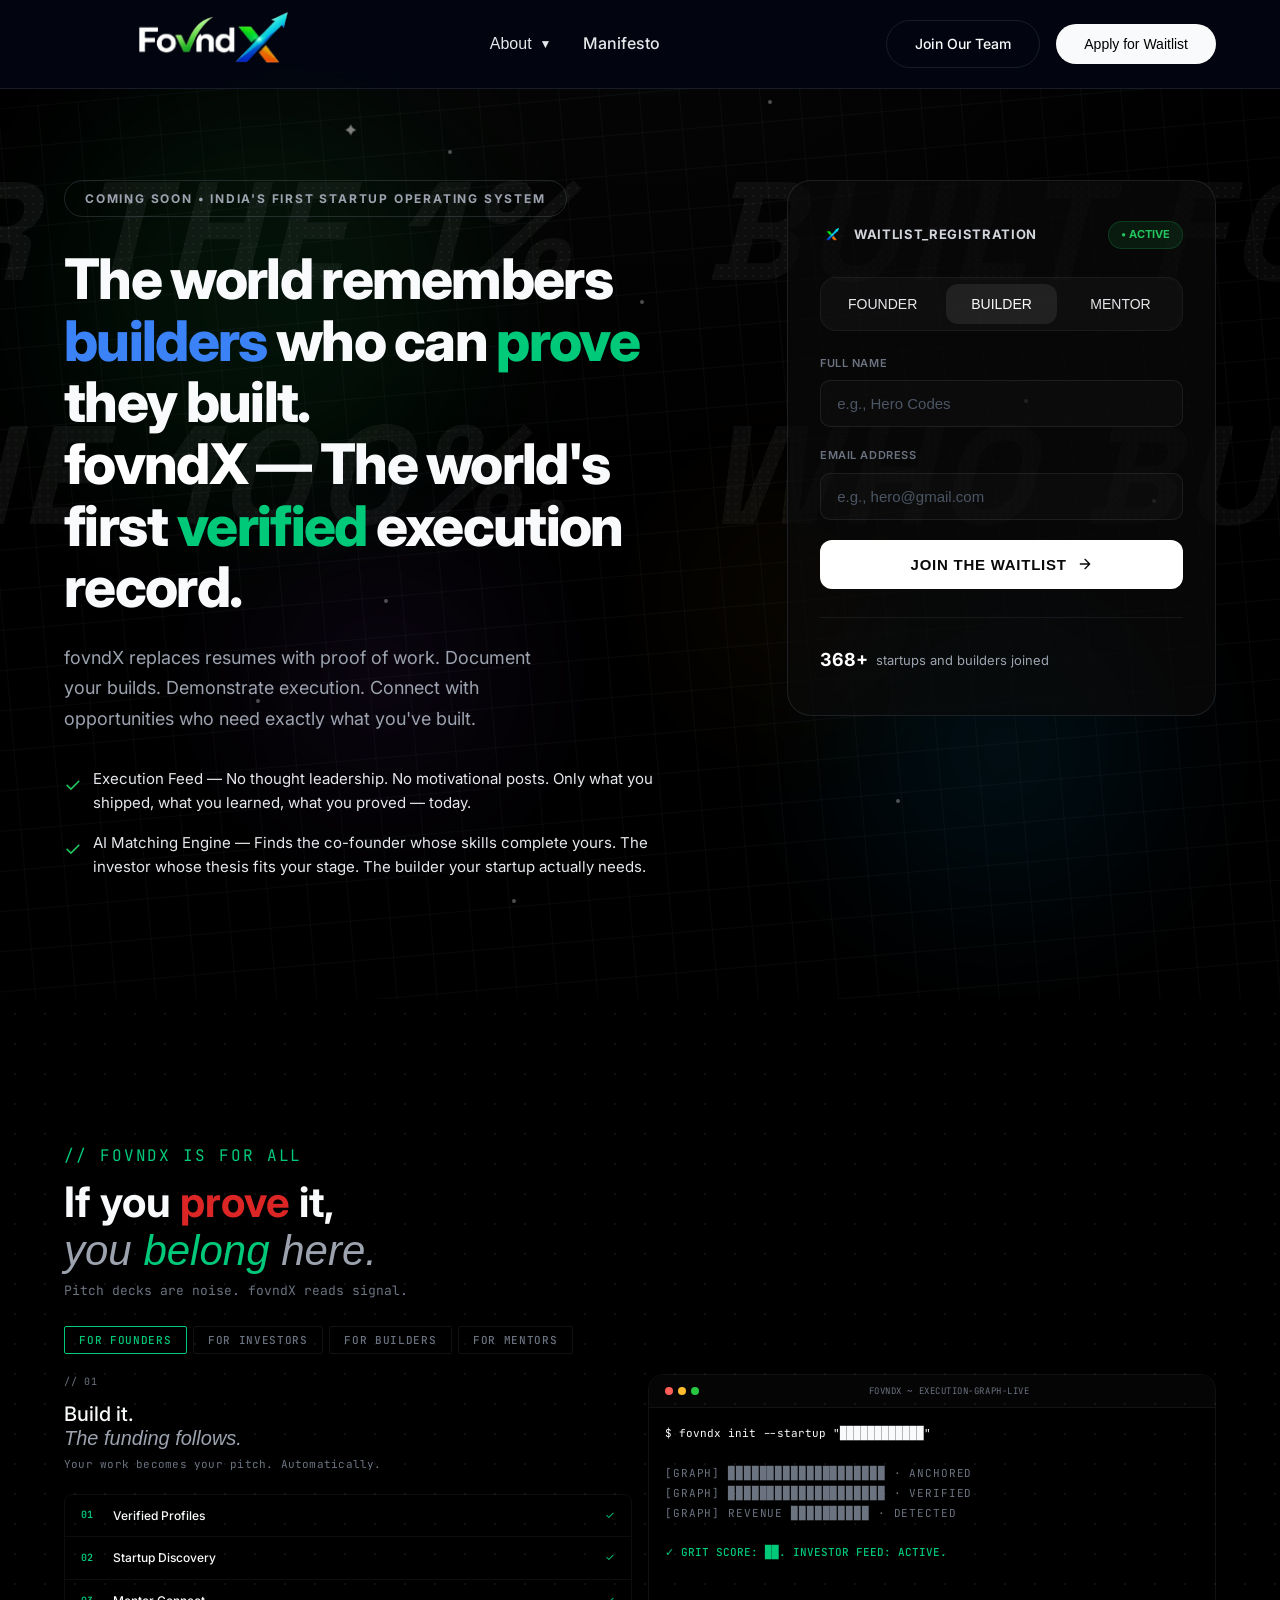
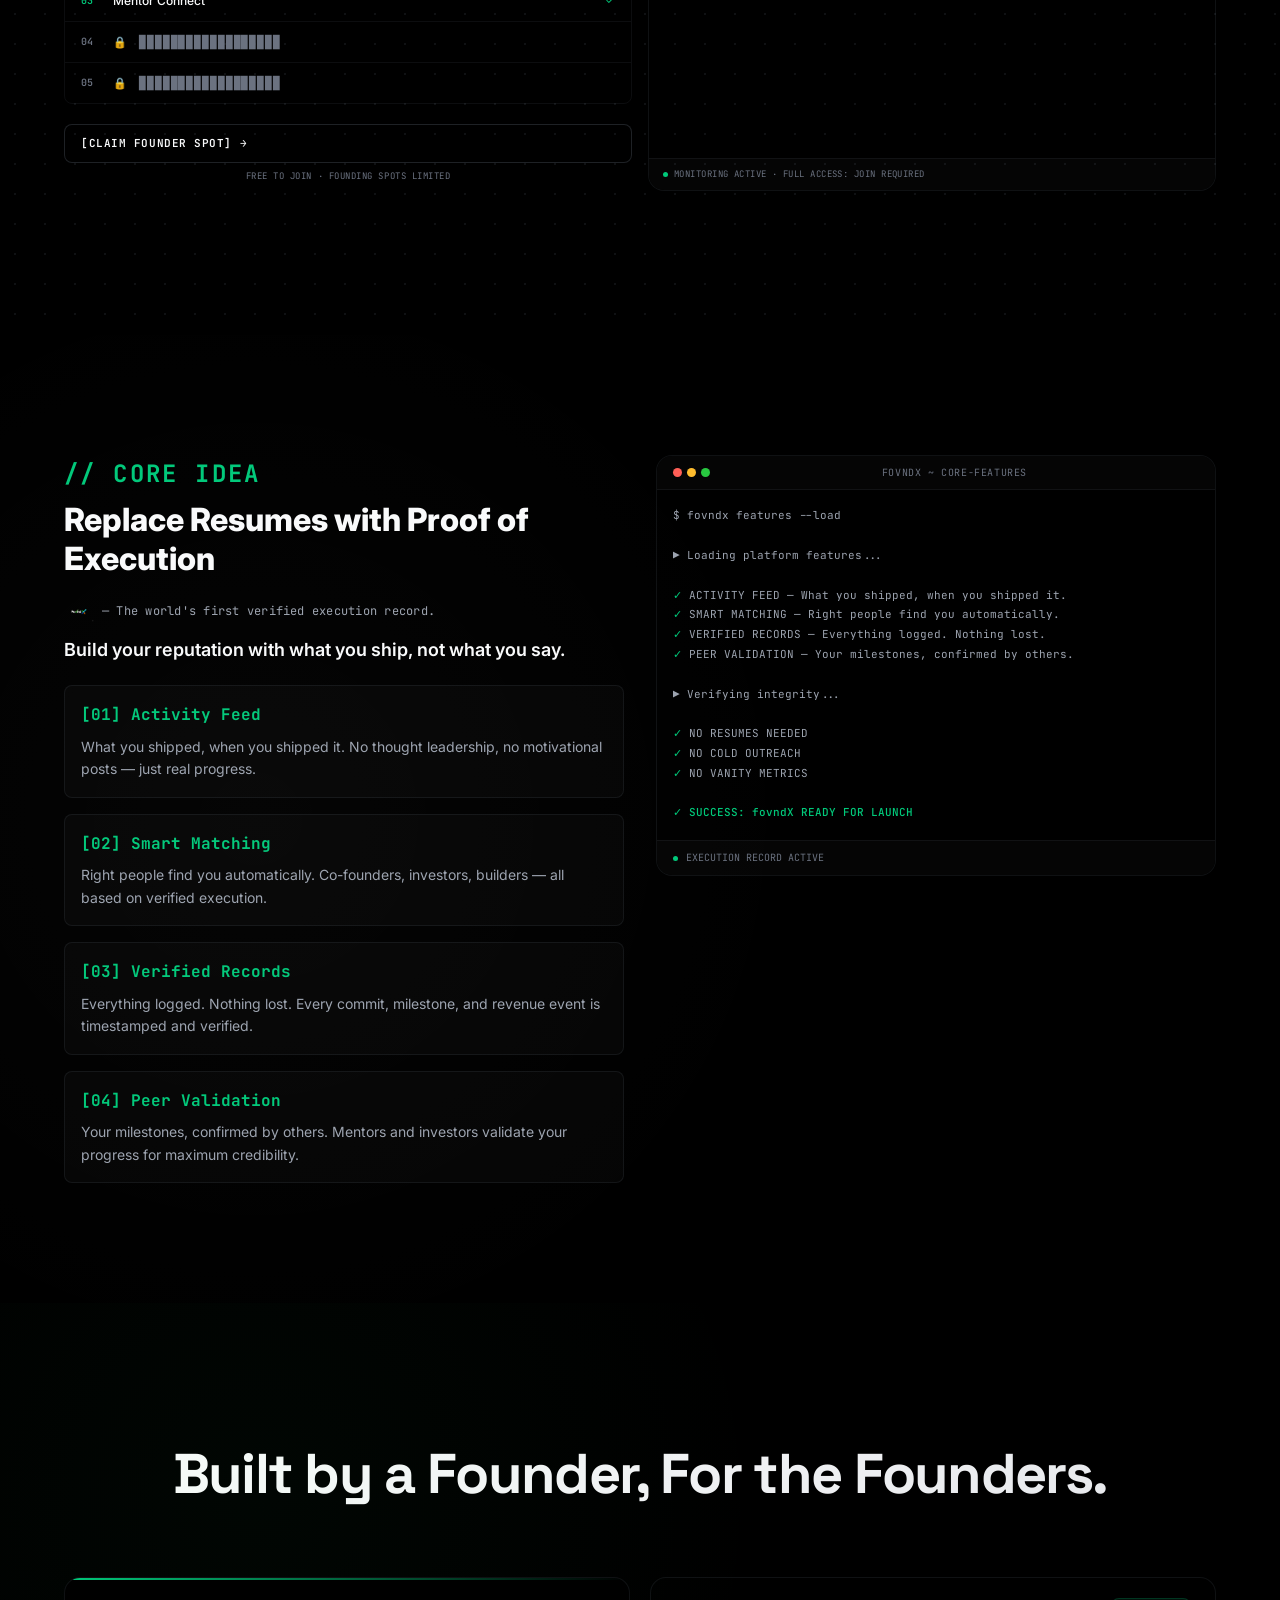
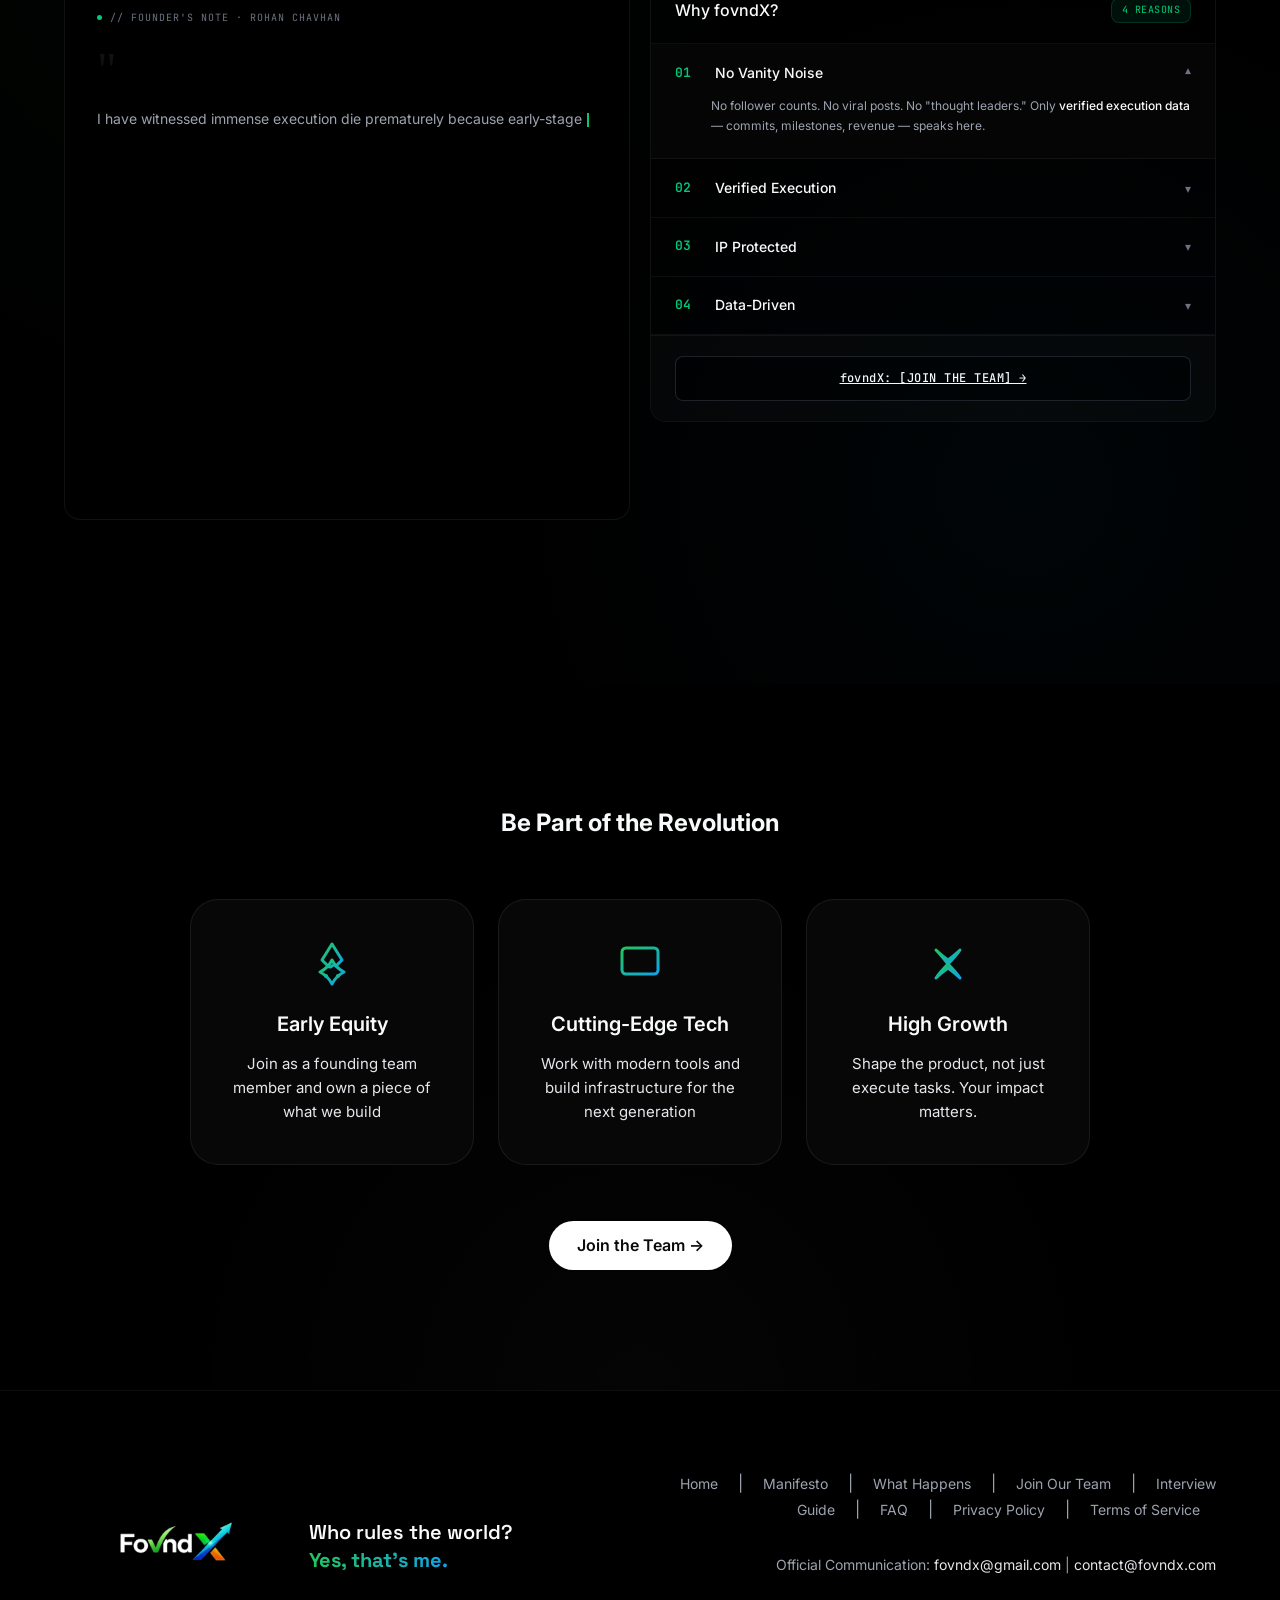
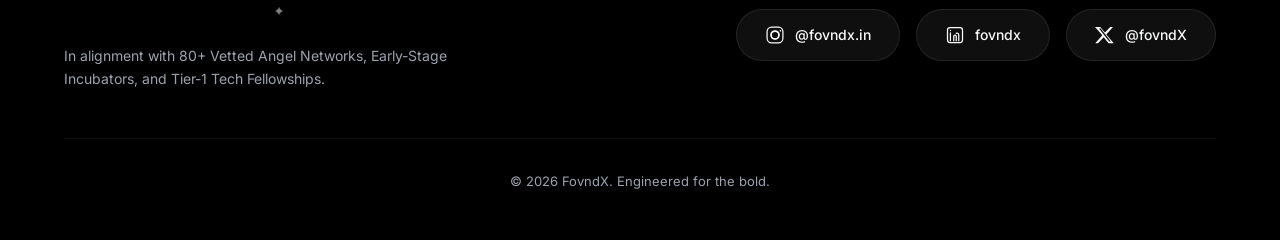
==== commit 1edf6729: "Update index.html" ====
--- a/index.html
+++ b/index.html
@@ -453,7 +453,7 @@
         </div>
     </section>
 
-    <!-- Infrastructure Shift - Terminal Version -->
+    <!-- Core Idea & Exclusive Features -->
     <section id="manifesto" class="infrastructure-shift scroll-animate">
         <div class="container">
             <style>
@@ -468,7 +468,6 @@
                     --color-text-secondary: #9ca3af;
                     --color-text-tertiary: #6b7280;
                     --color-text-success: #00c97a;
-                    --color-text-danger: #dc2626;
                     --border-radius-md: 8px;
                     --border-radius-lg: 16px;
                 }
@@ -537,10 +536,6 @@
                 }
                 .t-green {
                     color: var(--color-text-success);
-                    font-weight: 500;
-                }
-                .t-red {
-                    color: var(--color-text-danger);
                     font-weight: 500;
                 }
                 .t-muted {
@@ -596,9 +591,6 @@
                     margin-bottom: 1.5rem;
                     line-height: 1.2;
                 }
-                .manifesto-heading .flock-red {
-                    color: #dc2626;
-                }
                 .manifesto-subheading {
                     font-size: 12px;
                     color: var(--color-text-secondary);
@@ -633,12 +625,27 @@
                 .manifesto-body strong {
                     color: var(--color-text-primary);
                 }
-                .manifesto-closing {
-                    color: var(--color-text-primary);
+                .feature-list {
+                    display: flex;
+                    flex-direction: column;
+                    gap: 1rem;
+                }
+                .feature-item {
+                    padding: 1rem;
+                    border: 1px solid var(--color-border-secondary);
+                    border-radius: var(--border-radius-md);
+                    background: var(--color-background-secondary);
+                }
+                .feature-title {
+                    font-size: 16px;
                     font-weight: 700;
-                    font-size: 16px;
-                    padding-top: 1rem;
-                    border-top: 1px solid var(--color-border-secondary);
+                    color: var(--color-text-success);
+                    margin-bottom: 0.5rem;
+                    font-family: var(--font-mono);
+                }
+                .feature-desc {
+                    font-size: 14px;
+                    color: var(--color-text-secondary);
                 }
                 @media (max-width: 900px) {
                     .terminal-wrap {
@@ -652,58 +659,61 @@
             
             <div class="terminal-wrap">
                 <div class="manifesto-text">
-                    <div class="manifesto-label">// THE REALITY CHECK</div>
-                    <div class="manifesto-heading">"Startups need Capital and Code. Not a '<span class="flock-red">Flock</span>' to huddle with."</div>
+                    <div class="manifesto-label">// CORE IDEA</div>
+                    <div class="manifesto-heading">Replace Resumes with Proof of Execution</div>
                     <div class="manifesto-subheading"><img src="fovndx-logo.png" alt="fovndX Logo" class="subheading-logo"> — The world's first verified execution record.</div>
-                    <div class="manifesto-tagline">The world remembers builders who can prove they built.</div>
-                    <div class="manifesto-body">
-                        <p>The Indian startup ecosystem is exhausted by generic networking directories, chaotic group chats, and amateur '<strong style="color: #dc2626;">crowded flocks</strong>' that offer nothing but noise and high exposure to idea theft.</p>
-                        <p>Units of progress in the real business world are measured in immutable GitHub commits, verified Figma deployment cycles, and live revenue metrics—not in vanity member counts or social huddles.</p>
-                        <p>While copycats try to build numbers by assembling crowds into unvetted public lists, FovndX replaces passive community directories with an automated, data-driven Startup Operating System. We don't create chatrooms for people to talk about building; we build the cryptographic and financial infrastructure that protects your IP and automates your dealflow.</p>
-                    </div>
-                    <div class="manifesto-closing">
-                        WE ARE HERE TO REVOLUTIONIZE THE STARTUP ECOSYSTEM. CHOOSE YOUR INFRASTRUCTURE WISELY.
+                    <div class="manifesto-tagline">Build your reputation with what you ship, not what you say.</div>
+                    <div class="feature-list">
+                        <div class="feature-item">
+                            <div class="feature-title">[01] Activity Feed</div>
+                            <div class="feature-desc">What you shipped, when you shipped it. No thought leadership, no motivational posts — just real progress.</div>
+                        </div>
+                        <div class="feature-item">
+                            <div class="feature-title">[02] Smart Matching</div>
+                            <div class="feature-desc">Right people find you automatically. Co-founders, investors, builders — all based on verified execution.</div>
+                        </div>
+                        <div class="feature-item">
+                            <div class="feature-title">[03] Verified Records</div>
+                            <div class="feature-desc">Everything logged. Nothing lost. Every commit, milestone, and revenue event is timestamped and verified.</div>
+                        </div>
+                        <div class="feature-item">
+                            <div class="feature-title">[04] Peer Validation</div>
+                            <div class="feature-desc">Your milestones, confirmed by others. Mentors and investors validate your progress for maximum credibility.</div>
+                        </div>
                     </div>
                 </div>
                 
                 <div class="terminal-box">
                     <div class="t-bar">
                         <div class="t-dots"><div class="t-dot d-r"></div><div class="t-dot d-y"></div><div class="t-dot d-g"></div></div>
-                        <div class="t-title">FOVNDX ~ INFRASTRUCTURE-SHIFT</div>
+                        <div class="t-title">FOVNDX ~ CORE-FEATURES</div>
                         <div></div>
                     </div>
                     <div class="t-body" id="infraTerminal">
-                        <span class="t-line" id="infra-l-0">$ fovndx audit --old-way</span>
+                        <span class="t-line" id="infra-l-0">$ fovndx features --load</span>
                         <span class="t-line" id="infra-l-1">&nbsp;</span>
-                        <span class="t-line" id="infra-l-2">▶ Scanning old ecosystem...</span>
+                        <span class="t-line" id="infra-l-2">▶ Loading platform features...</span>
                         <span class="t-line" id="infra-l-3">&nbsp;</span>
-                        <span class="t-line" id="infra-l-4"><span class="t-red">❌</span> Crowded Flocks → High noise, IP exposure</span>
-                        <span class="t-line" id="infra-l-5"><span class="t-red">❌</span> Chaotic Chats → Unstructured communication</span>
-                        <span class="t-line" id="infra-l-6"><span class="t-red">❌</span> Vanity Numbers → No real progress metrics</span>
-                        <span class="t-line" id="infra-l-7">&nbsp;</span>
-                        <span class="t-line" id="infra-l-8">$ fovndx upgrade --to fovndx</span>
-                        <span class="t-line" id="infra-l-9">&nbsp;</span>
-                        <span class="t-line" id="infra-l-10">▶ Upgrading infrastructure...</span>
-                        <span class="t-line" id="infra-l-11">&nbsp;</span>
-                        <span class="t-line" id="infra-l-12"><span class="t-green">✓</span> Crowded Flocks → <span class="t-val">Verified Execution</span></span>
-                        <span class="t-line" id="infra-l-13"><span class="t-green">✓</span> Chaotic Chats → <span class="t-val">IP Protection</span></span>
-                        <span class="t-line" id="infra-l-14"><span class="t-green">✓</span> Vanity Numbers → <span class="t-val">Live Metrics</span></span>
-                        <span class="t-line" id="infra-l-15">&nbsp;</span>
-                        <span class="t-line" id="infra-l-16">▶ Verifying new infrastructure...</span>
-                        <span class="t-line" id="infra-l-17">&nbsp;</span>
-                        <span class="t-line" id="infra-l-18"><span class="t-green">✓</span> Immutable</span>
-                        <span class="t-line" id="infra-l-19"><span class="t-green">✓</span> Secure</span>
-                        <span class="t-line" id="infra-l-20"><span class="t-green">✓</span> Automated</span>
-                        <span class="t-line" id="infra-l-21">&nbsp;</span>
-                        <span class="t-line" id="infra-l-22"><span class="t-green">✓ SUCCESS: INFRASTRUCTURE SHIFT COMPLETE</span></span>
-                    </div>
-                    <div class="t-footer"><div class="status-dot"></div><span id="infraStatus">OPTIMIZING EXECUTION</span></div>
+                        <span class="t-line" id="infra-l-4"><span class="t-green">✓</span> ACTIVITY FEED       — What you shipped, when you shipped it.</span>
+                        <span class="t-line" id="infra-l-5"><span class="t-green">✓</span> SMART MATCHING      — Right people find you automatically.</span>
+                        <span class="t-line" id="infra-l-6"><span class="t-green">✓</span> VERIFIED RECORDS    — Everything logged. Nothing lost.</span>
+                        <span class="t-line" id="infra-l-7"><span class="t-green">✓</span> PEER VALIDATION     — Your milestones, confirmed by others.</span>
+                        <span class="t-line" id="infra-l-8">&nbsp;</span>
+                        <span class="t-line" id="infra-l-9">▶ Verifying integrity...</span>
+                        <span class="t-line" id="infra-l-10">&nbsp;</span>
+                        <span class="t-line" id="infra-l-11"><span class="t-green">✓</span> NO RESUMES NEEDED</span>
+                        <span class="t-line" id="infra-l-12"><span class="t-green">✓</span> NO COLD OUTREACH</span>
+                        <span class="t-line" id="infra-l-13"><span class="t-green">✓</span> NO VANITY METRICS</span>
+                        <span class="t-line" id="infra-l-14">&nbsp;</span>
+                        <span class="t-line" id="infra-l-15"><span class="t-green">✓ SUCCESS: fovndX READY FOR LAUNCH</span></span>
+                    </div>
+                    <div class="t-footer"><div class="status-dot"></div><span id="infraStatus">EXECUTION RECORD ACTIVE</span></div>
                 </div>
             </div>
             
             <script>
                 function animateInfraTerminal() {
-                    for (let i = 0; i <= 22; i++) {
+                    for (let i = 0; i <= 15; i++) {
                         setTimeout(() => {
                             const el = document.getElementById('infra-l-' + i);
                             if (el) el.classList.add('show');
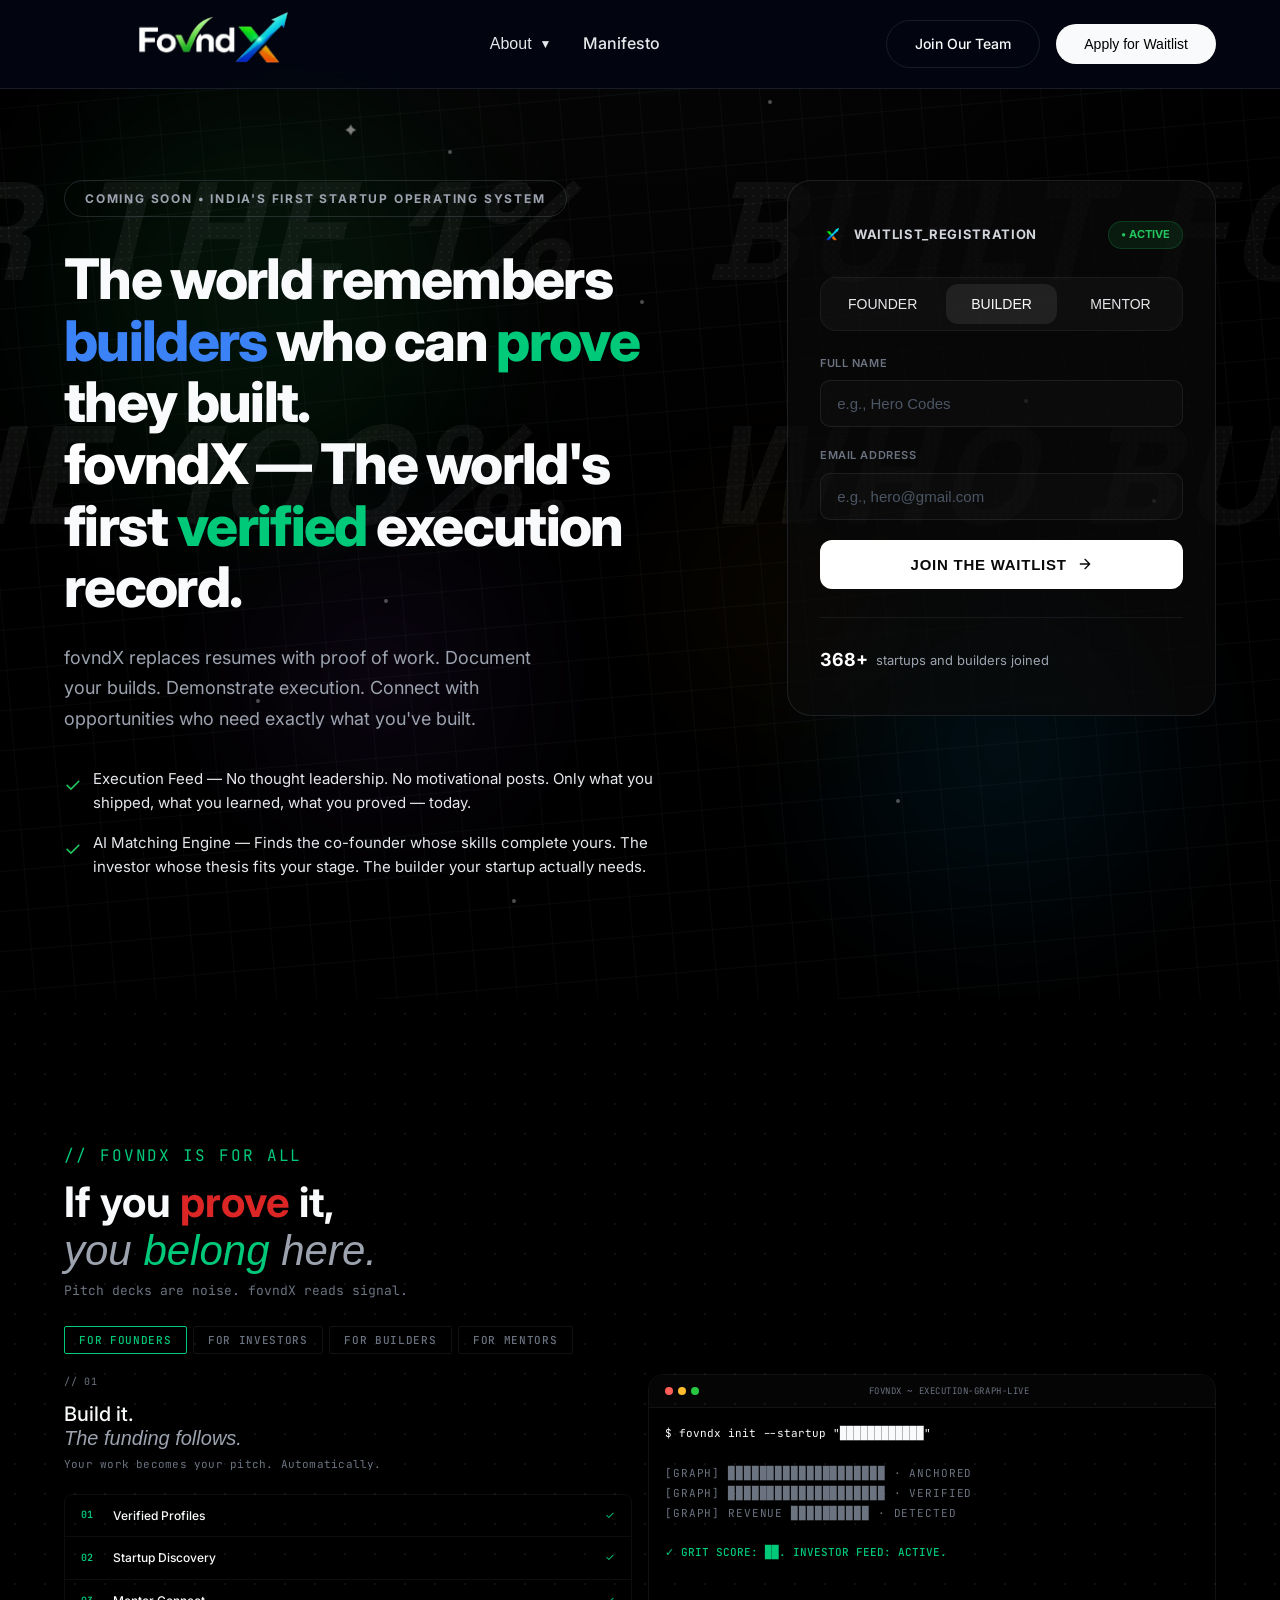
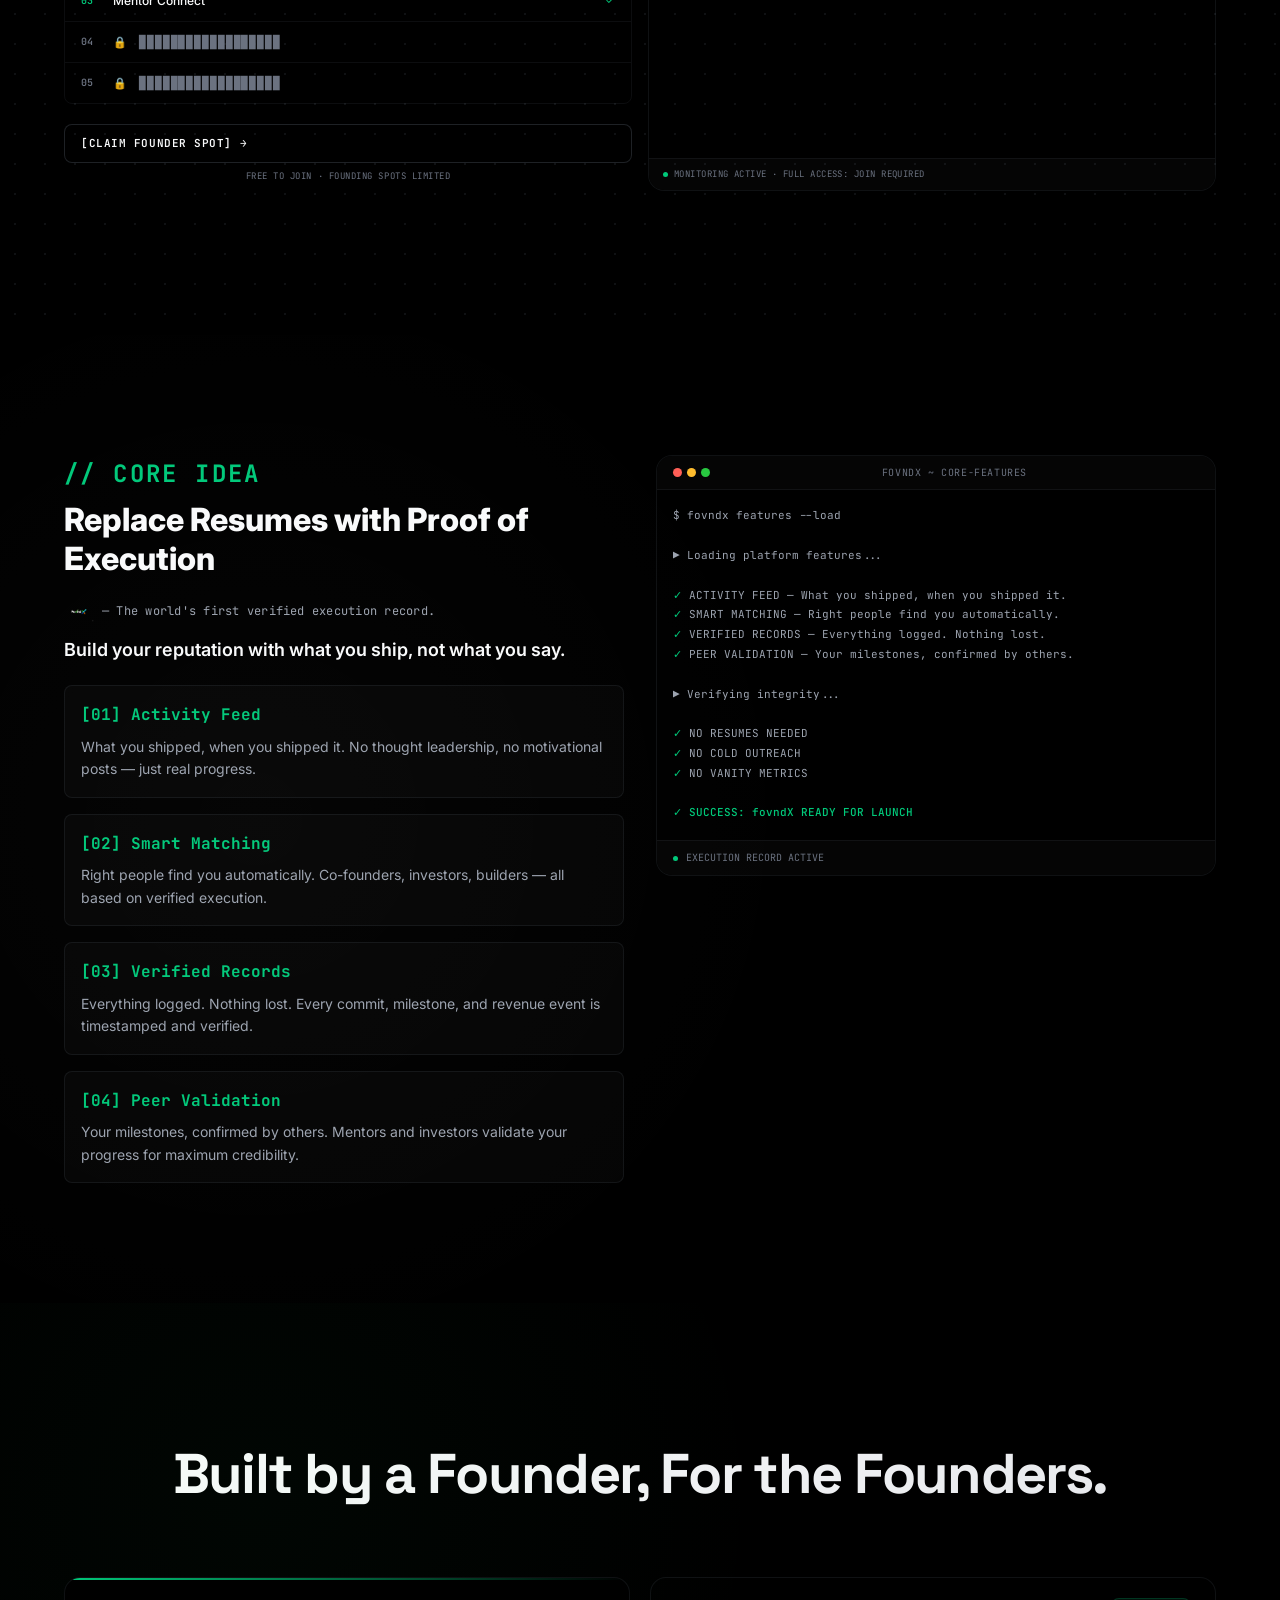
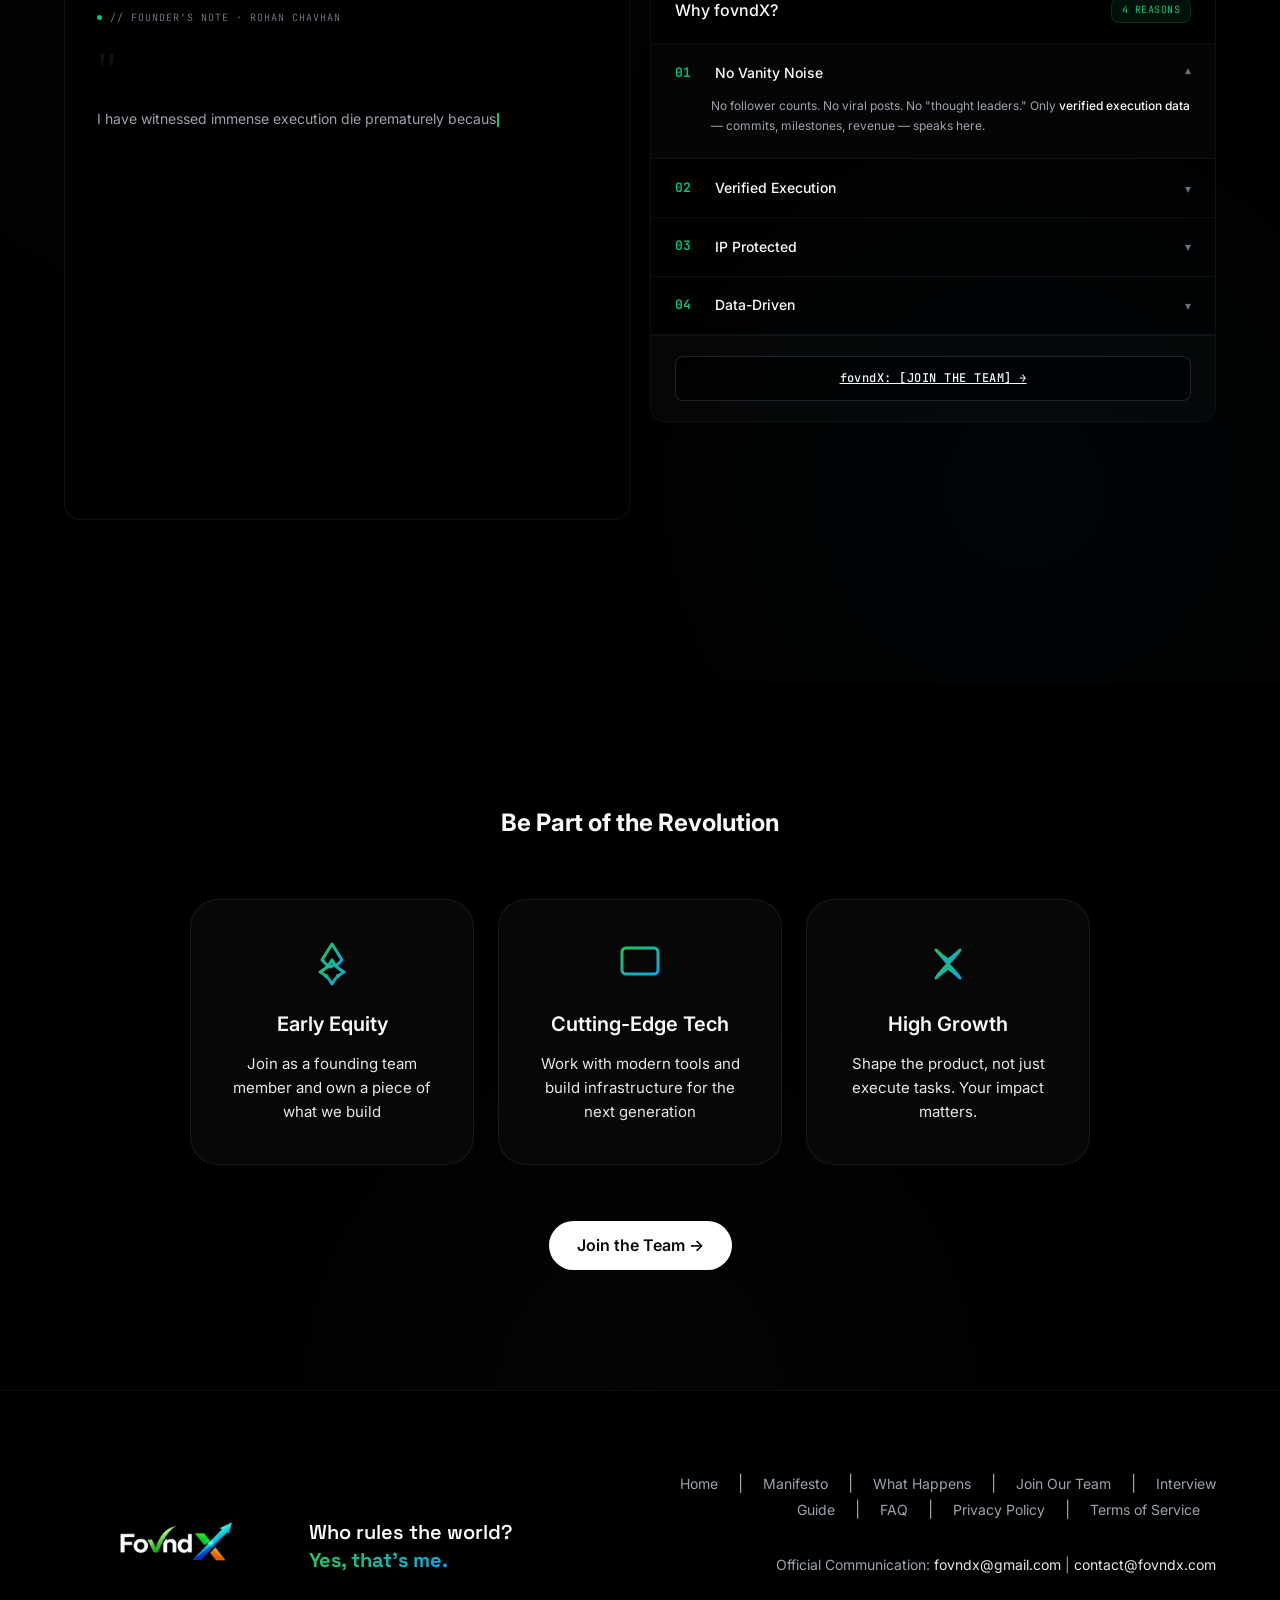
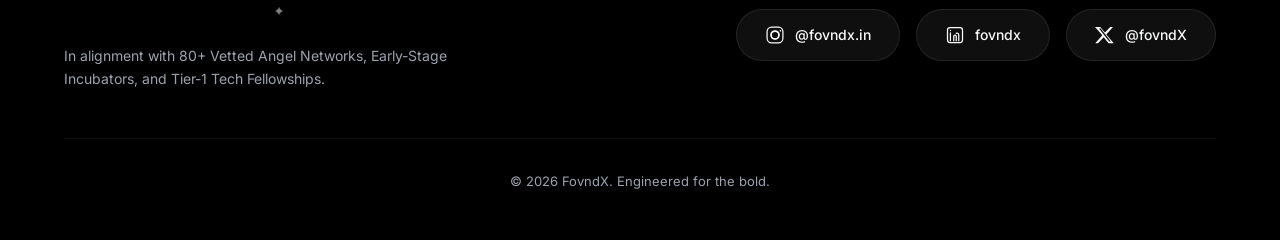
==== commit 53d92025: "Update index.html" ====
--- a/index.html
+++ b/index.html
@@ -869,7 +869,7 @@
                                 <span class="ri-arrow" aria-hidden="true">▾</span>
                             </div>
                             <div class="ri-body">
-                                <div class="ri-inner">Your <strong>Execution Graph</strong> auto-builds from GitHub, Figma, and milestones — tamper-proof, chronological, and shareable as one verified URL.</div>
+                                <div class="ri-inner">Prove you built it. Without saying a word.</div>
                             </div>
                         </div>
 
@@ -891,7 +891,7 @@
                                 <span class="ri-arrow" aria-hidden="true">▾</span>
                             </div>
                             <div class="ri-body">
-                                <div class="ri-inner">The <strong>Grit Score</strong> — India's startup CIBIL — reads your real signals. Investors filter by it. Builders grow with it. It never lies.</div>
+                                <div class="ri-inner">One score. Every investor sees it. You can't fake it.</div>
                             </div>
                         </div>
 
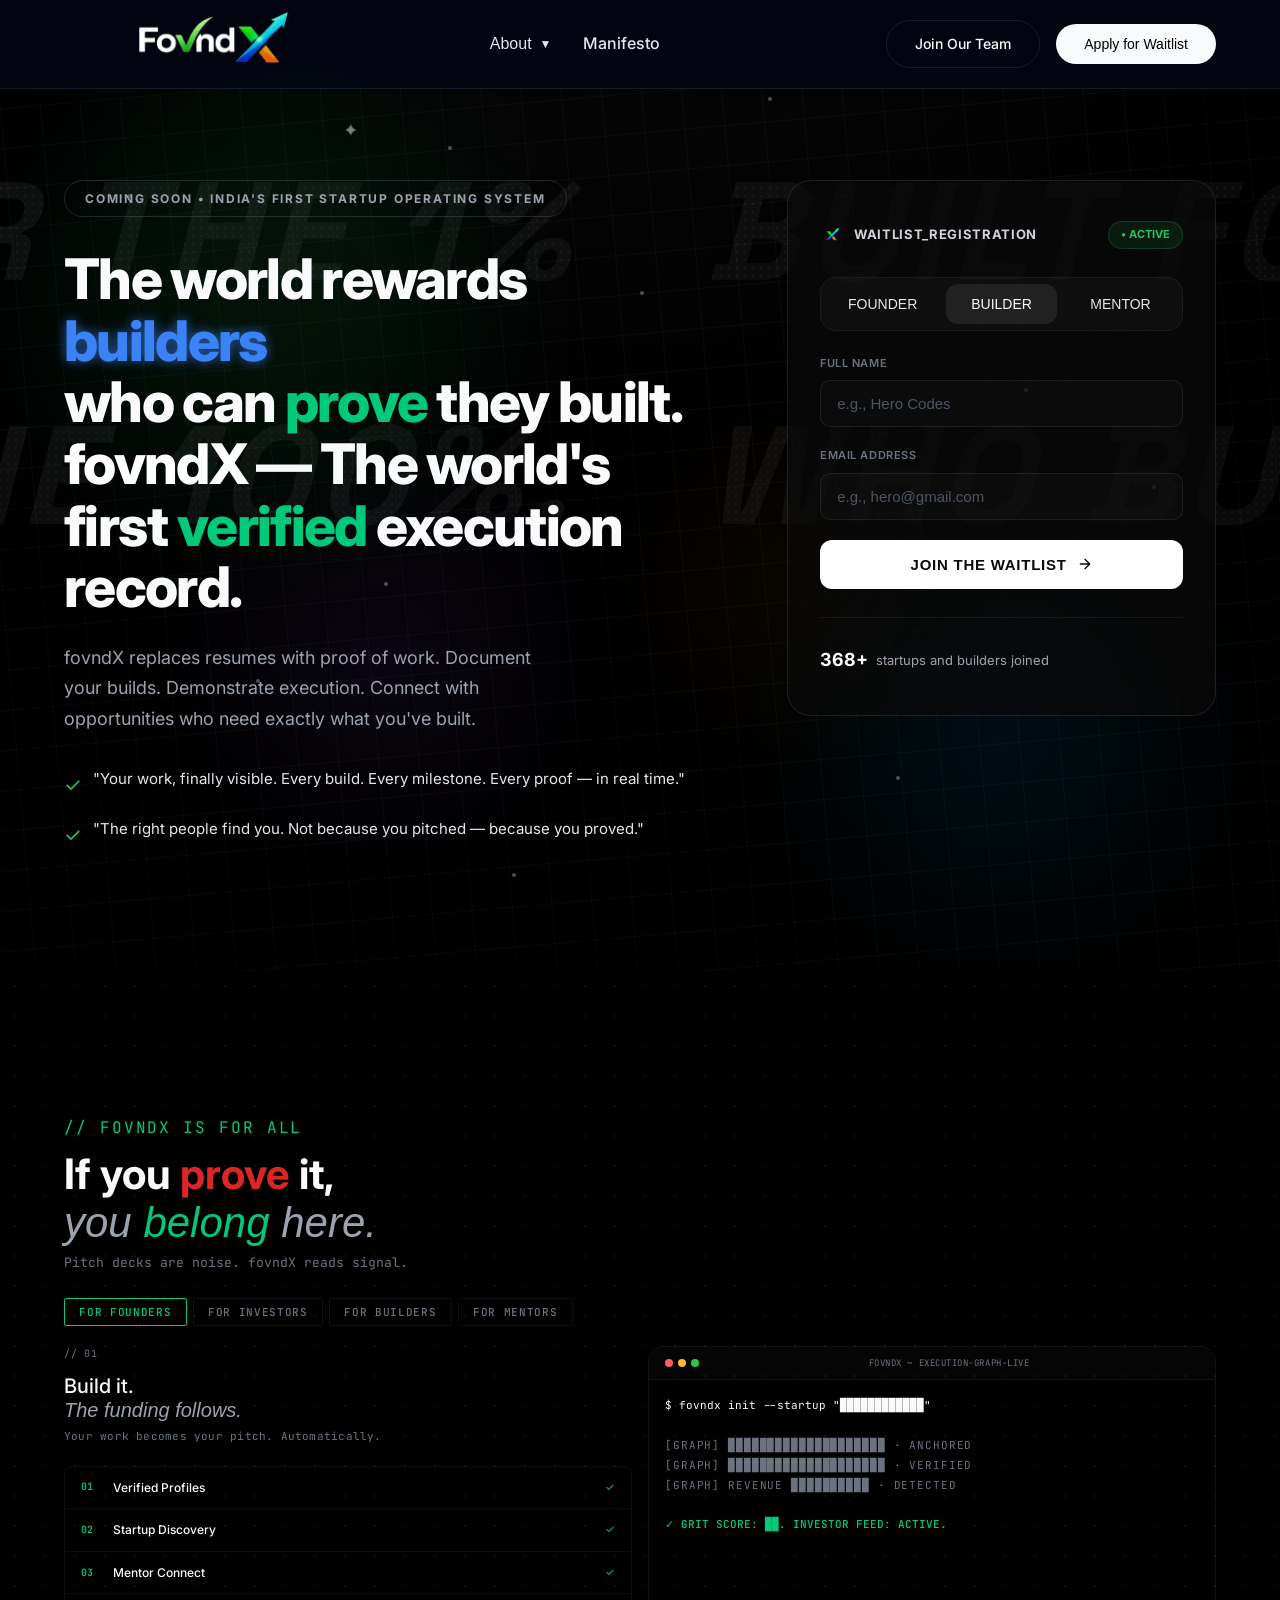
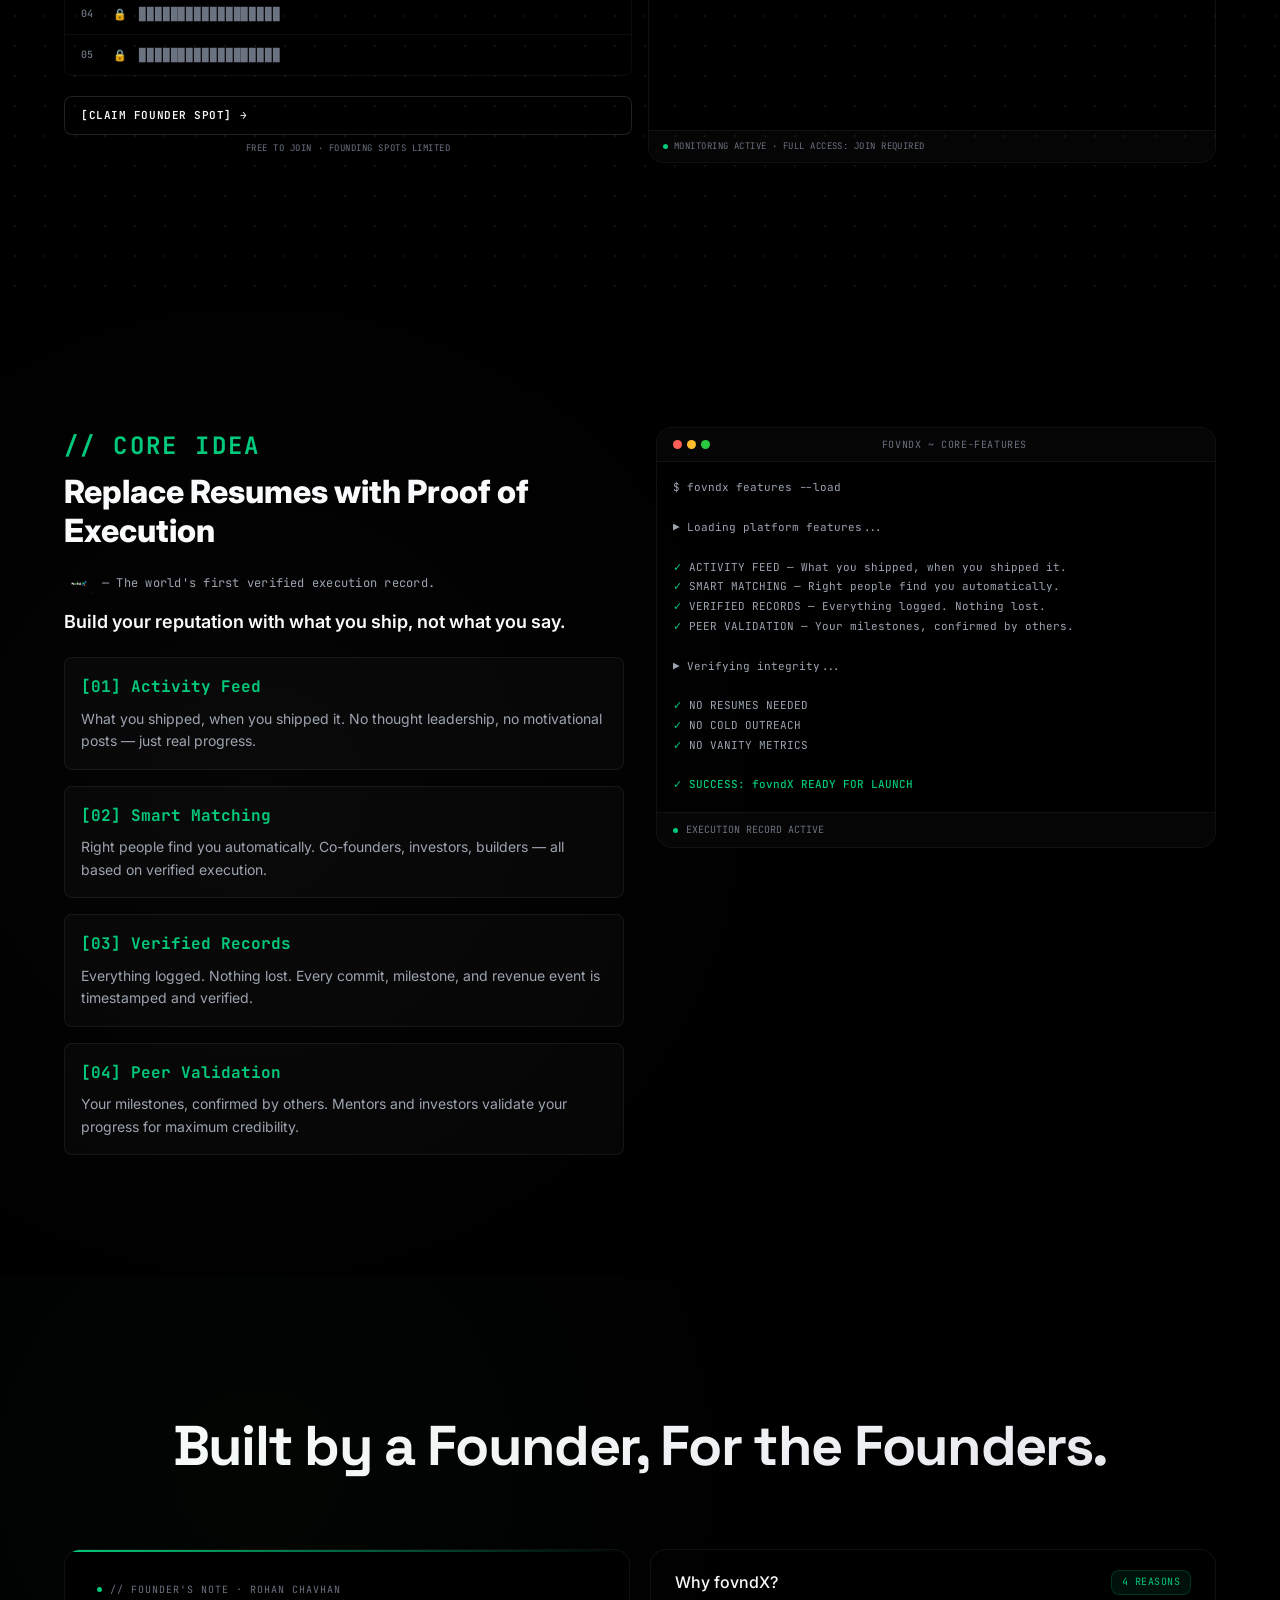
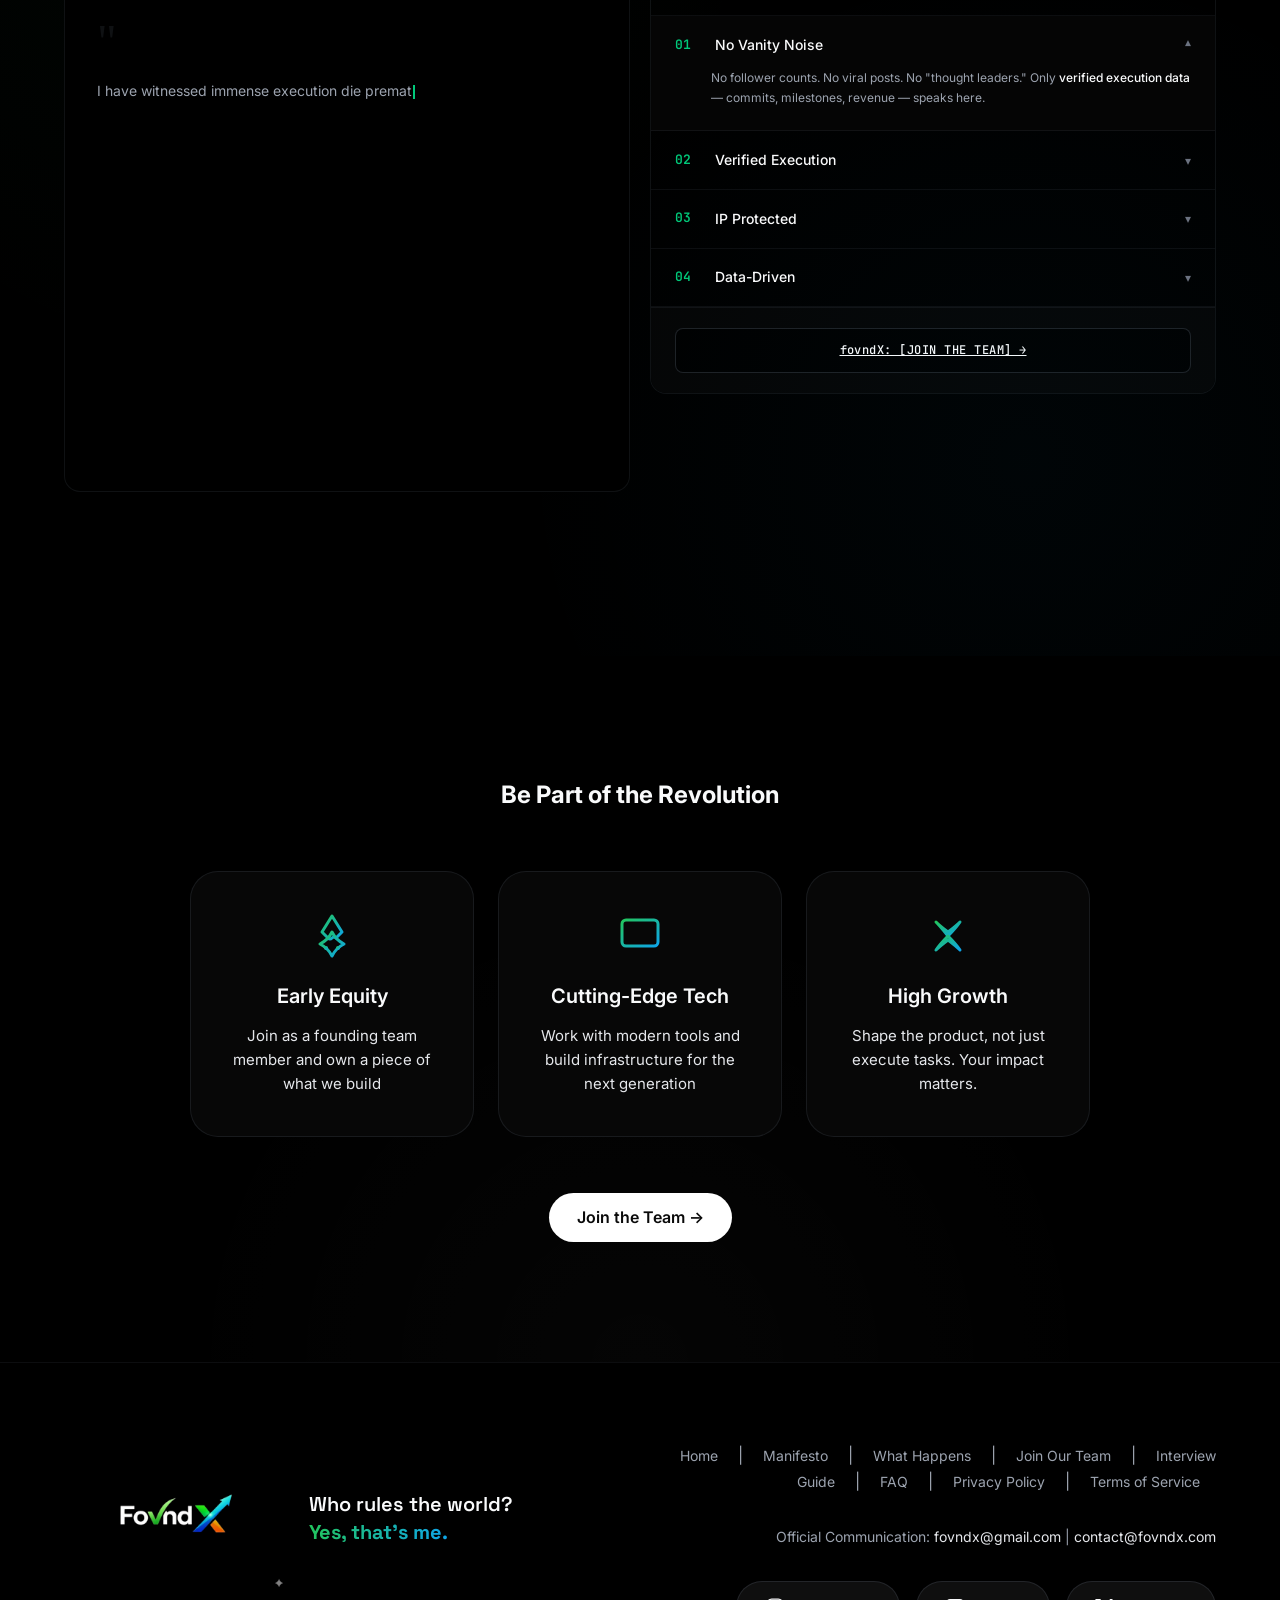
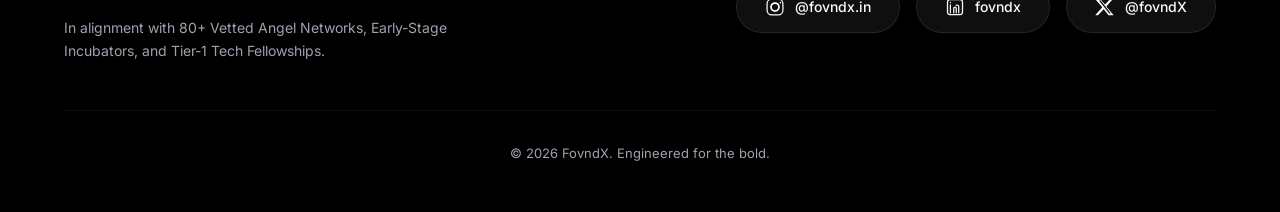
==== commit 5a257f4a: "Update index.html" ====
--- a/index.html
+++ b/index.html
@@ -99,7 +99,7 @@
                         <span class="hero-pill">COMING SOON • INDIA'S FIRST STARTUP OPERATING SYSTEM</span>
                     </div>
                     <h1 class="hero-main-heading">
-                        The world remembers <span id="roleSwitcher" style="color: #3b82f6; font-weight: 800; display: inline-block; min-width: 100px; vertical-align: top;">builders</span> who can <span style="color: #00c97a;">prove</span> they built.
+                        The world rewards<br><span style="display: inline-block; width: 180px; vertical-align: baseline; text-align: left;"><span id="roleSwitcher" style="color: #3b82f6; font-weight: 800; display: inline; white-space: nowrap; transition: color 0.3s ease, text-shadow 0.3s ease; text-shadow: 0 0 10px rgba(59, 130, 246, 0.5);">builders</span></span><br>who can <span style="color: #00c97a;">prove</span> they built.
                         <br>
                         <span style="color: #ffffff;">fovndX</span> — The world's first <span style="color: #00c97a;">verified</span> execution record.
                     </h1>
@@ -110,11 +110,11 @@
                     <div class="hero-features">
                         <div class="hero-feature">
                             <span class="checkmark">✓</span>
-                            <span>Execution Feed — No thought leadership. No motivational posts. Only what you shipped, what you learned, what you proved — today.</span>
+                            <span>"Your work, finally visible. Every build. Every milestone. Every proof — in real time."</span>
                         </div>
                         <div class="hero-feature">
                             <span class="checkmark">✓</span>
-                            <span>AI Matching Engine — Finds the co-founder whose skills complete yours. The investor whose thesis fits your stage. The builder your startup actually needs.</span>
+                            <span>"The right people find you. Not because you pitched — because you proved."</span>
                         </div>
                     </div>
                 </div>
@@ -1071,6 +1071,7 @@
         function roleSwitcher() {
             const roles = ['builders', 'founders'];
             const colors = ['#3b82f6', '#f97316'];
+            const glows = ['0 0 12px rgba(59, 130, 246, 0.7)', '0 0 12px rgba(249, 115, 22, 0.7)'];
             let currentRoleIndex = 0;
             let isDeleting = false;
             let charIndex = 0;
@@ -1081,8 +1082,10 @@
             function animate() {
                 const currentRole = roles[currentRoleIndex];
                 const currentColor = colors[currentRoleIndex];
+                const currentGlow = glows[currentRoleIndex];
                 
                 el.style.color = currentColor;
+                el.style.textShadow = currentGlow;
                 
                 if (isDeleting) {
                     charIndex--;
@@ -1092,10 +1095,10 @@
                     el.textContent = currentRole.substring(0, charIndex);
                 }
                 
-                let typeSpeed = isDeleting ? 100 : 150; // Slower typing
+                let typeSpeed = isDeleting ? 60 : 100; // Faster, smoother
                 
                 if (!isDeleting && charIndex === currentRole.length) {
-                    typeSpeed = 2500; // Longer pause at end
+                    typeSpeed = 2000; // Pause at end
                     isDeleting = true;
                 } else if (isDeleting && charIndex === 0) {
                     isDeleting = false;
